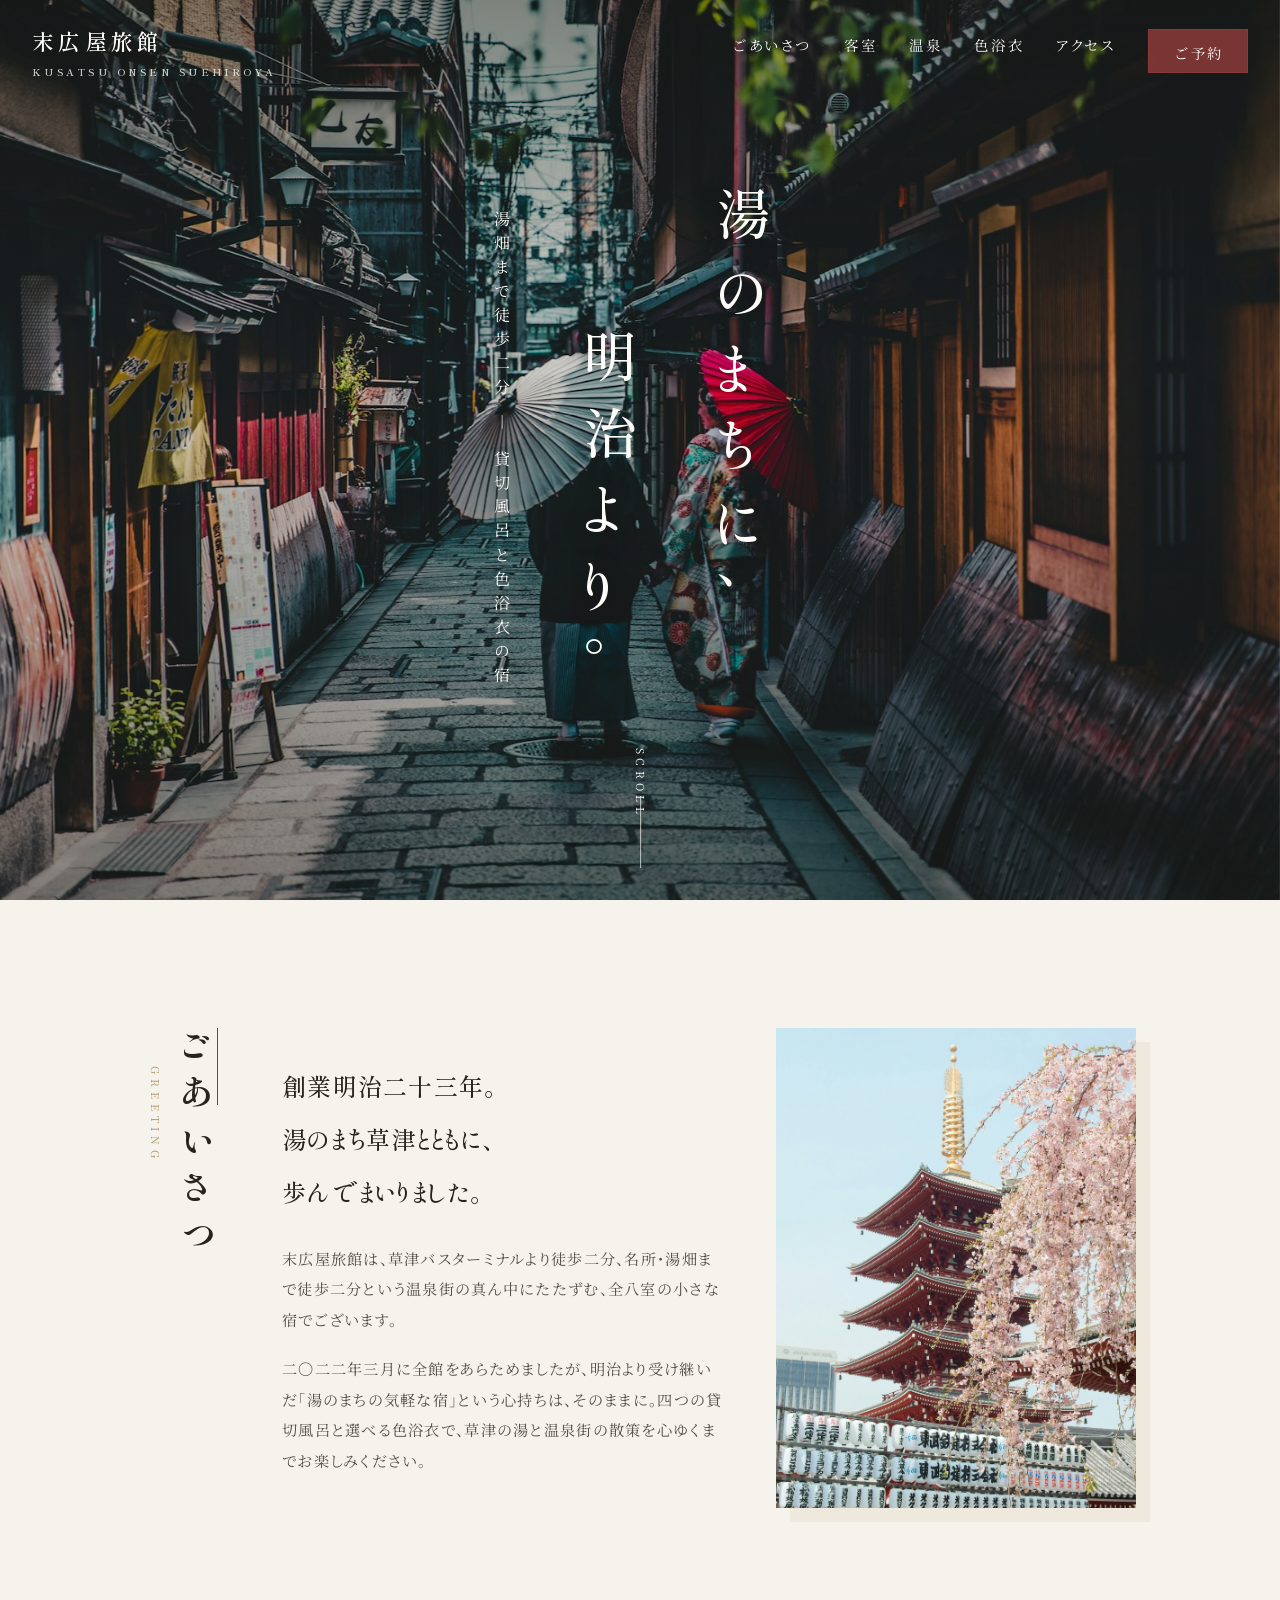
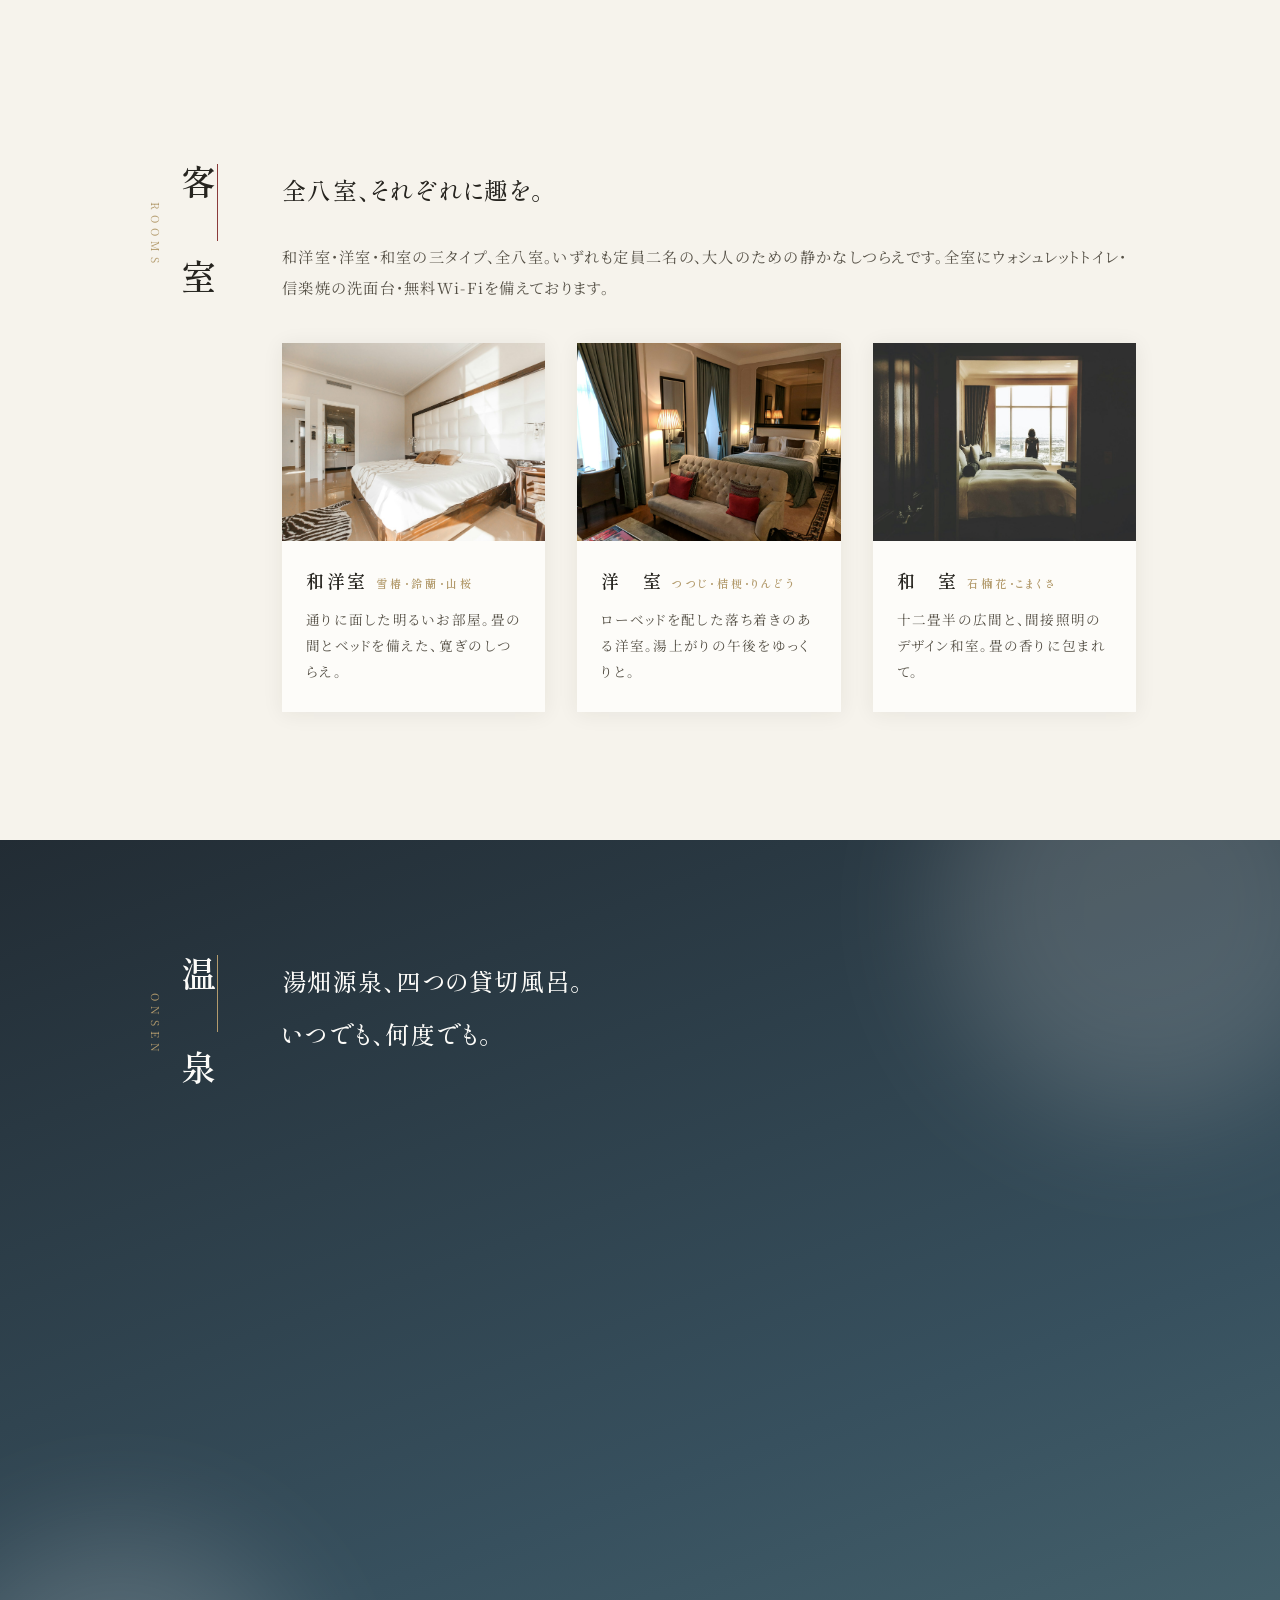
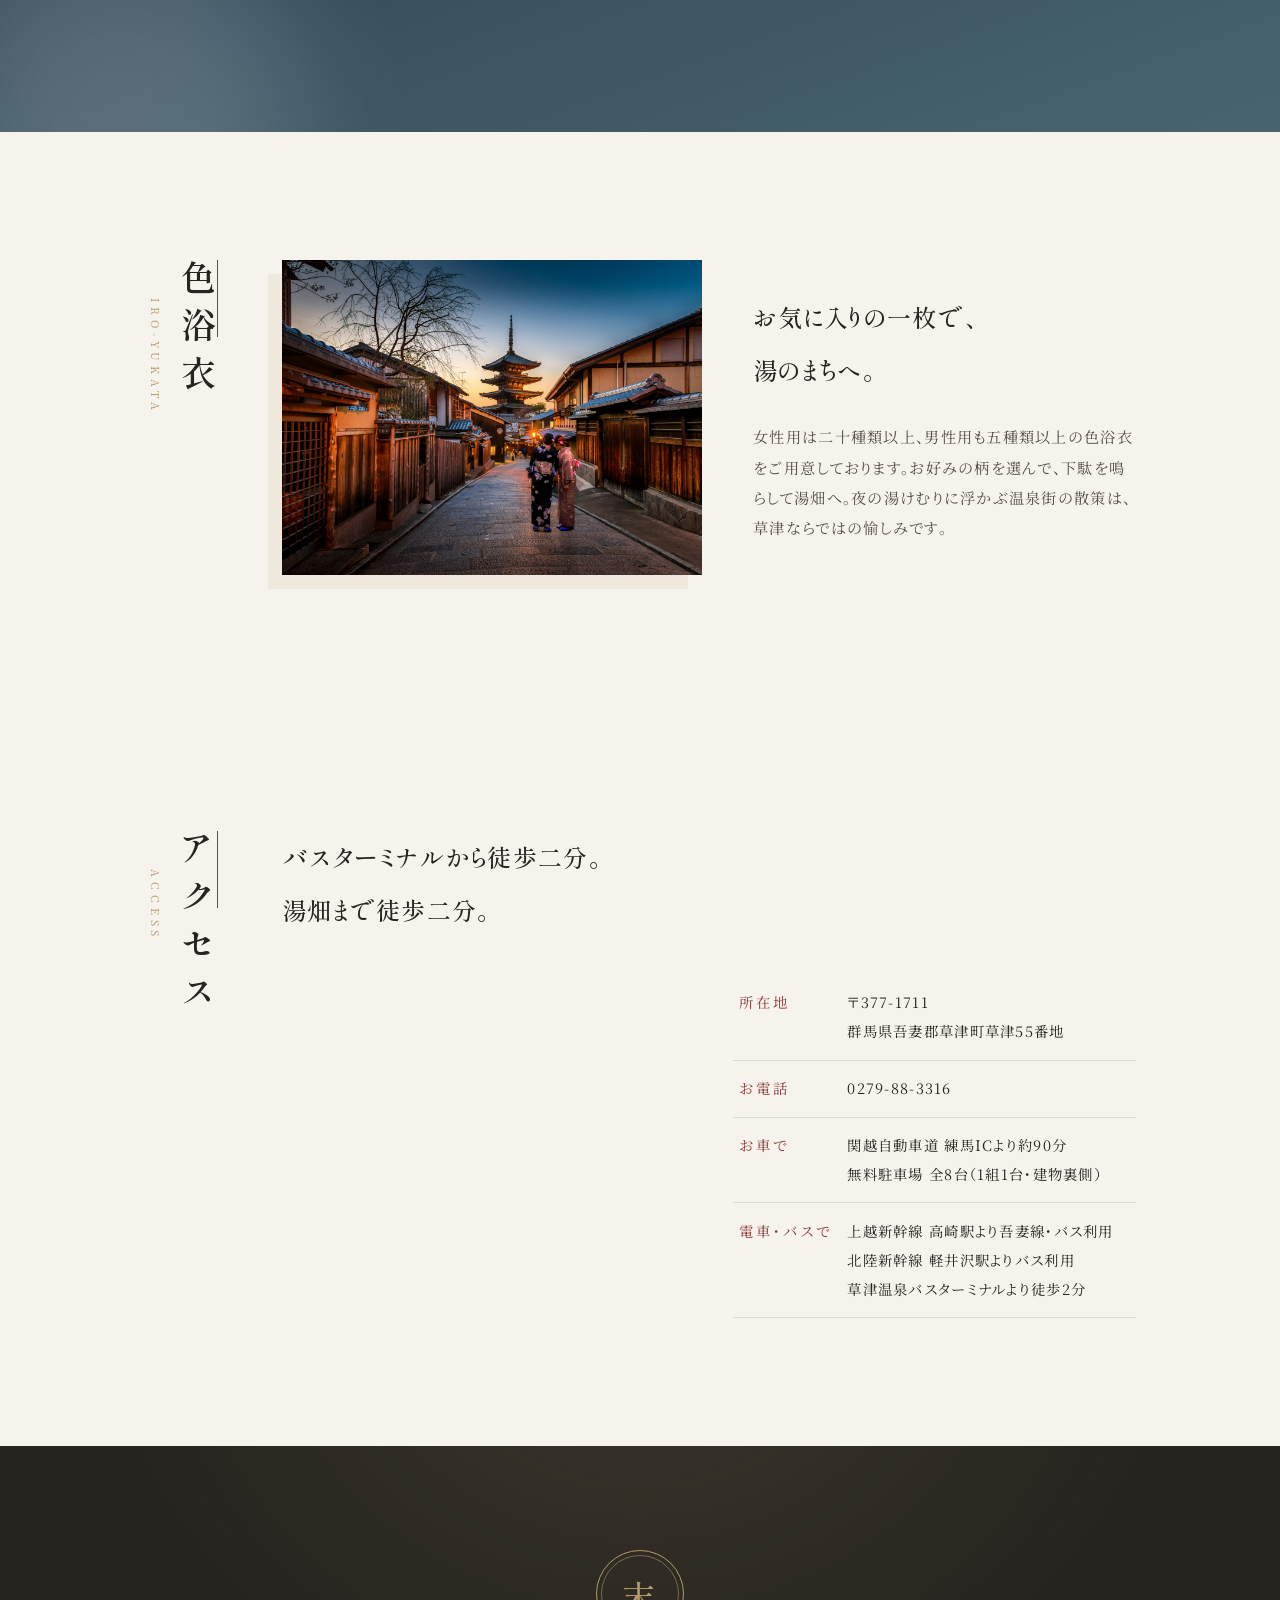
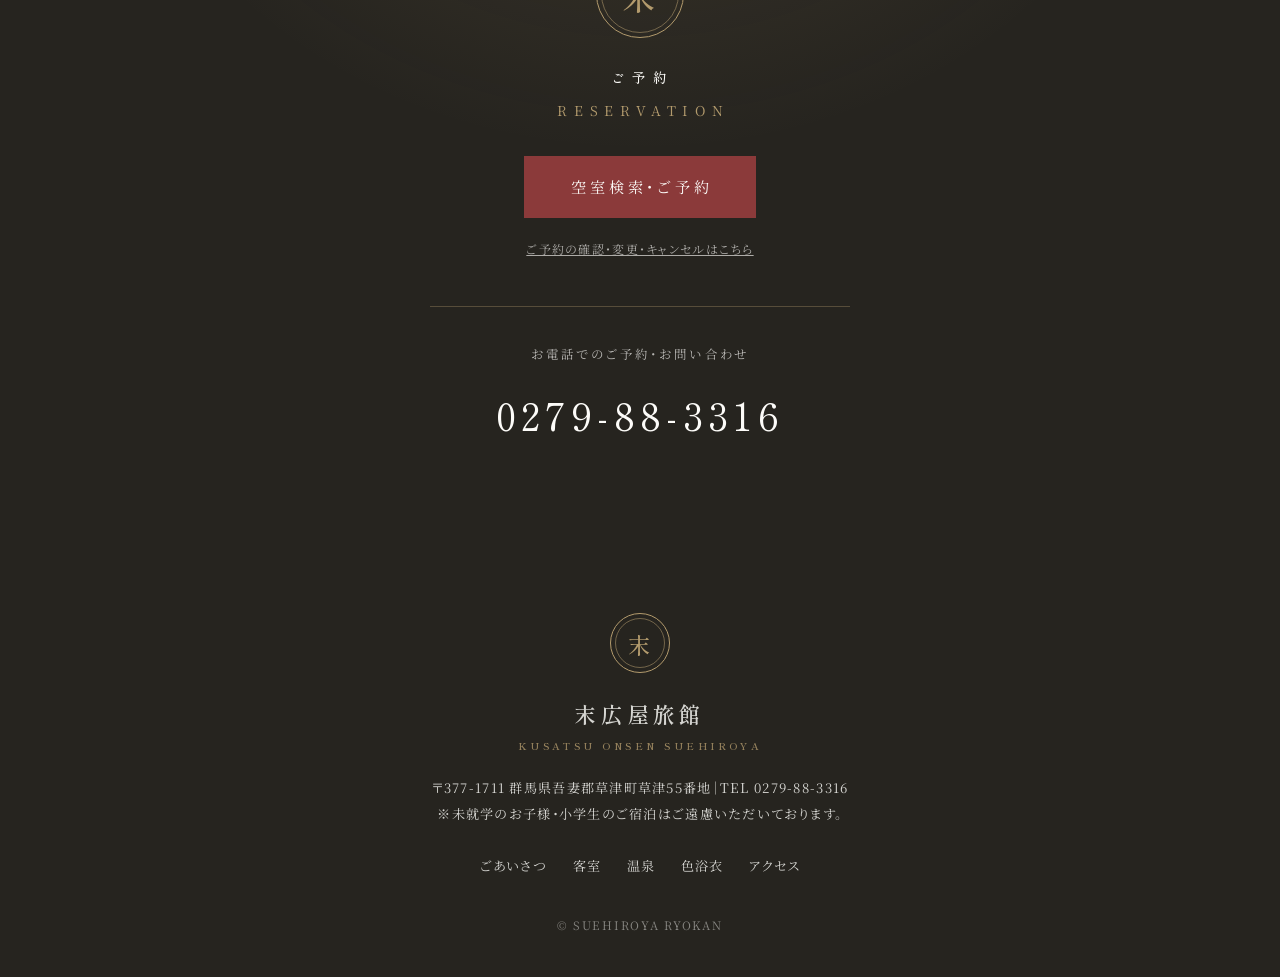
==== index.html @ 94d090ff "ヒーローの縦書きコピーを2行段違いレイアウトに変更 Co-Authored-By: Claude Fable 5 <noreply@anthropic.com>" ====
<!DOCTYPE html>
<html lang="ja">
<head>
  <meta charset="UTF-8">
  <meta name="viewport" content="width=device-width, initial-scale=1.0">
  <title>草津温泉 末広屋旅館｜湯畑まで徒歩二分・四つの貸切風呂の宿</title>
  <meta name="description" content="創業明治二十三年。草津温泉バスターミナル・湯畑まで徒歩2分。湯畑源泉の貸切風呂四つと選べる色浴衣で温泉街を満喫できる、全8室の小さな宿。">
  <link rel="preconnect" href="https://fonts.googleapis.com">
  <link rel="preconnect" href="https://fonts.gstatic.com" crossorigin>
  <link href="https://fonts.googleapis.com/css2?family=Shippori+Mincho:wght@500;600&family=Noto+Serif+JP:wght@400;500&display=swap" rel="stylesheet">
  <link rel="stylesheet" href="css/style.css">
</head>
<body>

  <header class="site-header">
    <a class="brand" href="index.html">
      末広屋旅館
      <small>KUSATSU ONSEN SUEHIROYA</small>
    </a>
    <button class="nav-toggle" aria-label="メニュー" aria-expanded="false">
      <span></span><span></span><span></span>
    </button>
    <nav class="global-nav">
      <ul>
        <li><a href="index.html#greeting">ごあいさつ</a></li>
        <li><a href="rooms.html">客室</a></li>
        <li><a href="onsen.html">温泉</a></li>
        <li><a href="index.html#yukata">色浴衣</a></li>
        <li><a href="index.html#access">アクセス</a></li>
        <li><a class="btn-reserve" href="https://www.hpdsp.net/suehiroya/hw/hwp3100/hww3101.do?yadNo=393753" target="_blank" rel="noopener">ご予約</a></li>
      </ul>
    </nav>
  </header>

  <!-- ヒーロー -->
  <section class="hero">
    <div class="hero-bg" style="background-image: url('images/hero.jpg');"></div>
    <div class="hero-copy">
      <p class="hero-catch"><span class="line">湯のまちに、</span><span class="line">明治より。</span></p>
      <p class="hero-sub">湯畑まで徒歩二分 ― 貸切風呂と色浴衣の宿</p>
    </div>
    <span class="hero-scroll">SCROLL</span>
  </section>

  <!-- ごあいさつ -->
  <section class="section" id="greeting">
    <div class="section-inner">
      <div class="sec-head reveal">
        <h2 class="sec-title">ごあいさつ</h2>
        <span class="sec-en">GREETING</span>
      </div>
      <div class="sec-body">
        <div class="greeting-grid">
          <div>
            <p class="lead reveal">創業明治二十三年。<br>湯のまち草津とともに、<br>歩んでまいりました。</p>
            <p class="text reveal d1">末広屋旅館は、草津バスターミナルより徒歩二分、名所・湯畑まで徒歩二分という温泉街の真ん中にたたずむ、全八室の小さな宿でございます。</p>
            <p class="text reveal d2">二〇二二年三月に全館をあらためましたが、明治より受け継いだ「湯のまちの気軽な宿」という心持ちは、そのままに。四つの貸切風呂と選べる色浴衣で、草津の湯と温泉街の散策を心ゆくまでお楽しみください。</p>
          </div>
          <figure class="greeting-photo reveal d2">
            <img src="images/greeting.jpg" alt="和の風情ある街並み（仮画像）">
          </figure>
        </div>
      </div>
    </div>
  </section>

  <!-- 客室 -->
  <section class="section" id="rooms">
    <div class="section-inner">
      <div class="sec-head reveal">
        <h2 class="sec-title">客　室</h2>
        <span class="sec-en">ROOMS</span>
      </div>
      <div class="sec-body">
        <p class="lead reveal">全八室、それぞれに趣を。</p>
        <p class="text reveal d1">和洋室・洋室・和室の三タイプ、全八室。いずれも定員二名の、大人のための静かなしつらえです。全室にウォシュレットトイレ・信楽焼の洗面台・無料Wi-Fiを備えております。</p>
        <div class="room-cards">
          <a class="room-card reveal d1" href="rooms.html">
            <img src="images/room-1.jpg" alt="和洋室（仮画像）">
            <div class="room-card-body">
              <h3>和洋室<small>雪椿・鈴蘭・山桜</small></h3>
              <p>通りに面した明るいお部屋。畳の間とベッドを備えた、寛ぎのしつらえ。</p>
            </div>
          </a>
          <a class="room-card reveal d2" href="rooms.html">
            <img src="images/room-2.jpg" alt="洋室（仮画像）">
            <div class="room-card-body">
              <h3>洋　室<small>つつじ・桔梗・りんどう</small></h3>
              <p>ローベッドを配した落ち着きのある洋室。湯上がりの午後をゆっくりと。</p>
            </div>
          </a>
          <a class="room-card reveal d3" href="rooms.html">
            <img src="images/room-3.jpg" alt="和室（仮画像）">
            <div class="room-card-body">
              <h3>和　室<small>石楠花・こまくさ</small></h3>
              <p>十二畳半の広間と、間接照明のデザイン和室。畳の香りに包まれて。</p>
            </div>
          </a>
        </div>
      </div>
    </div>
  </section>

  <!-- 温泉 -->
  <div class="onsen-feature" id="onsen">
    <section class="section">
      <div class="section-inner">
        <div class="sec-head reveal">
          <h2 class="sec-title">温　泉</h2>
          <span class="sec-en">ONSEN</span>
        </div>
        <div class="sec-body">
          <p class="lead reveal">湯畑源泉、四つの貸切風呂。<br>いつでも、何度でも。</p>
          <p class="text reveal d1">天下の名湯・草津の湯畑源泉を、天然温泉100%掛け流しで。四つのお風呂はすべて貸切にて、予約不要・二十四時間、何度でもご自由にお使いいただけます。サウナも併設しております。</p>
          <div class="bath-cards">
            <div class="bath-card reveal">
              <p class="bath-name">壱乃湯<small>ICHI NO YU</small></p>
            </div>
            <div class="bath-card reveal d1">
              <p class="bath-name">弐乃湯<small>NI NO YU</small></p>
            </div>
            <div class="bath-card reveal d2">
              <p class="bath-name">天満月乃湯<small>AMAMITSUKI</small></p>
            </div>
            <div class="bath-card reveal d3">
              <p class="bath-name">美月乃湯<small>MIZUKI</small></p>
            </div>
          </div>
          <ul class="onsen-notes reveal d2">
            <li>湯畑源泉 天然温泉100%掛け流し</li>
            <li>貸切・予約不要・24時間</li>
            <li>サウナあり</li>
            <li>入湯税 大人150円（別途）</li>
          </ul>
          <p class="text reveal d3" style="margin-top: 2rem;">
            <a href="onsen.html" style="border-bottom: 1px solid currentColor; padding-bottom: 2px;">温泉のご案内を見る →</a>
          </p>
        </div>
      </div>
    </section>
  </div>

  <!-- 色浴衣 -->
  <section class="section" id="yukata">
    <div class="section-inner">
      <div class="sec-head reveal">
        <h2 class="sec-title">色浴衣</h2>
        <span class="sec-en">IRO-YUKATA</span>
      </div>
      <div class="sec-body">
        <div class="yukata-grid">
          <figure class="yukata-photo reveal d1">
            <img src="images/yukata.jpg" alt="浴衣で温泉街を歩くお客様（仮画像）">
          </figure>
          <div>
            <p class="lead reveal">お気に入りの一枚で、<br>湯のまちへ。</p>
            <p class="text reveal d1">女性用は二十種類以上、男性用も五種類以上の色浴衣をご用意しております。お好みの柄を選んで、下駄を鳴らして湯畑へ。夜の湯けむりに浮かぶ温泉街の散策は、草津ならではの愉しみです。</p>
          </div>
        </div>
      </div>
    </div>
  </section>

  <!-- アクセス -->
  <section class="section" id="access">
    <div class="section-inner">
      <div class="sec-head reveal">
        <h2 class="sec-title">アクセス</h2>
        <span class="sec-en">ACCESS</span>
      </div>
      <div class="sec-body">
        <p class="lead reveal">バスターミナルから徒歩二分。<br>湯畑まで徒歩二分。</p>
        <div class="access-grid">
          <div class="access-map reveal d1">
            <iframe
              src="https://www.google.com/maps?q=%E8%8D%89%E6%B4%A5%E6%B8%A9%E6%B3%89%20%E6%9C%AB%E5%BA%83%E5%B1%8B%E6%97%85%E9%A4%A8&output=embed"
              loading="lazy" referrerpolicy="no-referrer-when-downgrade"
              title="末広屋旅館の地図"></iframe>
          </div>
          <table class="info-table reveal d2">
            <tr><th>所在地</th><td>〒377-1711<br>群馬県吾妻郡草津町草津55番地</td></tr>
            <tr><th>お電話</th><td><a href="tel:0279-88-3316">0279-88-3316</a></td></tr>
            <tr><th>お車で</th><td>関越自動車道 練馬ICより約90分<br>無料駐車場 全8台（1組1台・建物裏側）</td></tr>
            <tr><th>電車・バスで</th><td>上越新幹線 高崎駅より吾妻線・バス利用<br>北陸新幹線 軽井沢駅よりバス利用<br>草津温泉バスターミナルより徒歩2分</td></tr>
          </table>
        </div>
      </div>
    </div>
  </section>

  <!-- CTA -->
  <div class="cta-band reveal" id="reserve">
    <div class="crest"><span>末</span></div>
    <p class="cta-title">ご予約</p>
    <p class="cta-sub">RESERVATION</p>
    <a class="btn-reserve" href="https://www.hpdsp.net/suehiroya/hw/hwp3100/hww3101.do?yadNo=393753" target="_blank" rel="noopener">空室検索・ご予約</a>
    <p class="reserve-note">
      <a href="https://www.hpdsp.net/suehiroya/hw/hwp9000/hww9001Init.do?yadNo=393753" target="_blank" rel="noopener" style="text-decoration: underline;">ご予約の確認・変更・キャンセルはこちら</a>
    </p>
    <div class="cta-tel">
      <p class="tel-label">お電話でのご予約・お問い合わせ</p>
      <a class="tel" href="tel:0279-88-3316">0279-88-3316</a>
    </div>
  </div>

  <footer class="site-footer">
    <div class="crest crest-sm"><span>末</span></div>
    <p class="brand">末広屋旅館<small>KUSATSU ONSEN SUEHIROYA</small></p>
    <p>〒377-1711 群馬県吾妻郡草津町草津55番地｜TEL 0279-88-3316</p>
    <p>※未就学のお子様・小学生のご宿泊はご遠慮いただいております。</p>
    <ul class="footer-nav">
      <li><a href="index.html#greeting">ごあいさつ</a></li>
      <li><a href="rooms.html">客室</a></li>
      <li><a href="onsen.html">温泉</a></li>
      <li><a href="index.html#yukata">色浴衣</a></li>
      <li><a href="index.html#access">アクセス</a></li>
    </ul>
    <p class="copyright">&copy; SUEHIROYA RYOKAN</p>
  </footer>

  <script src="js/main.js"></script>
</body>
</html>
---- css/style.css ----
/* ============================================
   末広屋旅館 共通スタイル
   配色: 生成り × 墨 × 臙脂
   フォント: しっぽり明朝 / Noto Serif JP
   ============================================ */

:root {
  --bg: #f6f3ec;
  --bg-soft: #efe9dd;
  --ink: #26241f;
  --ink-soft: #555046;
  --accent: #8b3a3a;      /* 臙脂 */
  --gold: #b39b6d;
  --white: #fdfcf9;
  --font-head: "Shippori Mincho", serif;
  --font-body: "Noto Serif JP", serif;
}

* { margin: 0; padding: 0; box-sizing: border-box; }

html { scroll-behavior: smooth; }

body {
  font-family: var(--font-body);
  background: var(--bg);
  color: var(--ink);
  line-height: 2;
  letter-spacing: 0.08em;
  font-feature-settings: "palt";
  -webkit-font-smoothing: antialiased;
}

img { max-width: 100%; display: block; }

a { color: inherit; text-decoration: none; }

/* ---------------- ヘッダー ---------------- */

.site-header {
  position: fixed;
  top: 0; left: 0; right: 0;
  z-index: 100;
  display: flex;
  align-items: center;
  justify-content: space-between;
  padding: 1.2rem 2rem;
  transition: background 0.5s ease, box-shadow 0.5s ease, padding 0.5s ease;
  color: var(--white);
}

.site-header.scrolled {
  background: rgba(246, 243, 236, 0.96);
  box-shadow: 0 1px 12px rgba(38, 36, 31, 0.08);
  padding: 0.7rem 2rem;
  color: var(--ink);
}

.brand {
  font-family: var(--font-head);
  font-size: 1.35rem;
  font-weight: 600;
  letter-spacing: 0.2em;
}

.brand small {
  display: block;
  font-size: 0.62rem;
  letter-spacing: 0.35em;
  opacity: 0.8;
}

.global-nav ul {
  display: flex;
  gap: 2rem;
  list-style: none;
}

.global-nav a {
  font-size: 0.9rem;
  letter-spacing: 0.18em;
  position: relative;
  padding-bottom: 4px;
}

.global-nav a::after {
  content: "";
  position: absolute;
  left: 0; bottom: 0;
  width: 100%;
  height: 1px;
  background: currentColor;
  transform: scaleX(0);
  transform-origin: right;
  transition: transform 0.4s ease;
}

.global-nav a:hover::after {
  transform: scaleX(1);
  transform-origin: left;
}

/* 予約ボタン */
.btn-reserve {
  display: inline-block;
  background: var(--accent);
  color: var(--white) !important;
  font-size: 0.85rem;
  letter-spacing: 0.25em;
  padding: 0.65em 1.6em 0.65em 1.85em;
  border: 1px solid var(--accent);
  transition: background 0.4s ease, color 0.4s ease;
}

.btn-reserve:hover {
  background: transparent;
  color: var(--accent) !important;
}

.site-header:not(.scrolled) .btn-reserve {
  background: rgba(139, 58, 58, 0.85);
}

.cta-band .btn-reserve {
  background: var(--accent);
  border-color: var(--accent);
  font-size: 0.95rem;
  padding: 0.95em 2.8em 0.95em 3.05em;
  margin-top: 2rem;
}

.cta-band .btn-reserve:hover {
  background: transparent;
  border-color: var(--gold);
  color: var(--gold) !important;
}

.cta-band .reserve-note {
  font-size: 0.75rem;
  opacity: 0.7;
  margin-top: 1.2rem;
}

.cta-band .reserve-note a:hover { color: var(--gold); }

.nav-toggle {
  display: none;
  background: none;
  border: none;
  cursor: pointer;
  width: 40px;
  height: 40px;
  position: relative;
  z-index: 110;
}

.nav-toggle span {
  display: block;
  width: 24px;
  height: 1px;
  background: currentColor;
  margin: 7px auto;
  transition: transform 0.35s ease, opacity 0.35s ease;
}

/* ---------------- ヒーロー ---------------- */

.hero {
  position: relative;
  height: 100svh;
  min-height: 560px;
  overflow: hidden;
  display: grid;
  place-items: center;
}

.hero-bg {
  position: absolute;
  inset: 0;
  background-size: cover;
  background-position: center;
  animation: heroZoom 22s ease-out forwards;
}

@keyframes heroZoom {
  from { transform: scale(1.12); }
  to   { transform: scale(1); }
}

.hero::after {
  content: "";
  position: absolute;
  inset: 0;
  background: linear-gradient(
    180deg,
    rgba(20, 18, 14, 0.45) 0%,
    rgba(20, 18, 14, 0.15) 40%,
    rgba(20, 18, 14, 0.5) 100%
  );
}

.hero-copy {
  position: relative;
  z-index: 2;
  color: var(--white);
  display: flex;
  flex-direction: row-reverse;
  align-items: center;
  gap: 2.5rem;
}

/* 縦書きキャッチコピー */
.hero-catch {
  writing-mode: vertical-rl;
  font-family: var(--font-head);
  font-size: clamp(2rem, 5.2vw, 3.4rem);
  font-weight: 500;
  letter-spacing: 0.42em;
  line-height: 1.9;
  text-shadow: 0 2px 24px rgba(0, 0, 0, 0.45);
}

/* 2行構成: 2行目は一段下げて段違いに */
.hero-catch .line { display: block; }

.hero-catch .line + .line {
  padding-inline-start: 2.6em;  /* 縦書きでは上からの字下げになる */
  margin-block-start: 0.55em;   /* 行（列）間の間隔 */
}

.hero-catch .char {
  opacity: 0;
  animation: charIn 1.1s cubic-bezier(0.23, 1, 0.32, 1) forwards;
}

@keyframes charIn {
  from { opacity: 0; transform: translateY(-0.35em); }
  to   { opacity: 1; transform: translateY(0); }
}

.hero-sub {
  writing-mode: vertical-rl;
  font-size: clamp(0.8rem, 1.6vw, 1rem);
  letter-spacing: 0.5em;
  opacity: 0;
  animation: fadeIn 1.6s ease 1.8s forwards;
  text-shadow: 0 1px 14px rgba(0, 0, 0, 0.5);
}

@keyframes fadeIn { to { opacity: 1; } }

.hero-scroll {
  position: absolute;
  bottom: 2rem;
  left: 50%;
  transform: translateX(-50%);
  z-index: 2;
  color: var(--white);
  font-size: 0.68rem;
  letter-spacing: 0.4em;
  writing-mode: vertical-rl;
  height: 7.5rem;
  opacity: 0;
  animation: fadeIn 1.5s ease 2.4s forwards;
}

.hero-scroll::after {
  content: "";
  position: absolute;
  left: 50%;
  bottom: 0;
  width: 1px;
  height: 4.5rem;
  background: rgba(253, 252, 249, 0.7);
  transform-origin: top;
  animation: scrollLine 2.2s ease-in-out infinite;
}

@keyframes scrollLine {
  0%   { transform: scaleY(0); transform-origin: top; }
  45%  { transform: scaleY(1); transform-origin: top; }
  55%  { transform: scaleY(1); transform-origin: bottom; }
  100% { transform: scaleY(0); transform-origin: bottom; }
}

/* ---------------- セクション共通 ---------------- */

.section {
  padding: clamp(4.5rem, 10vw, 8rem) clamp(1.4rem, 5vw, 4rem);
  max-width: 1120px;
  margin: 0 auto;
}

.section-inner {
  display: flex;
  gap: clamp(2rem, 5vw, 4.5rem);
  align-items: flex-start;
}

/* 縦書きセクション見出し */
.sec-head {
  flex-shrink: 0;
  display: flex;
  flex-direction: row-reverse;
  gap: 1rem;
  align-items: flex-start;
}

.sec-title {
  writing-mode: vertical-rl;
  font-family: var(--font-head);
  font-size: clamp(1.7rem, 3vw, 2.2rem);
  font-weight: 600;
  letter-spacing: 0.35em;
  line-height: 1;
  color: var(--ink);
}

.sec-title::before {
  content: "";
  display: block;
  width: 1px;
  height: 2.2em;
  margin: 0 auto 1.2em;
  background: var(--accent);
}

.sec-en {
  writing-mode: vertical-rl;
  font-size: 0.68rem;
  letter-spacing: 0.45em;
  color: var(--gold);
  padding-top: 3.5em;
}

.sec-body { flex: 1; min-width: 0; }

.lead {
  font-family: var(--font-head);
  font-size: clamp(1.15rem, 2.2vw, 1.5rem);
  font-weight: 500;
  line-height: 2.2;
  margin-bottom: 1.6rem;
}

.text { color: var(--ink-soft); font-size: 0.95rem; }

.text + .text { margin-top: 1.2rem; }

/* ---------------- スクロールフェードイン ---------------- */

.reveal {
  opacity: 0;
  transform: translateY(36px);
  transition: opacity 1.1s cubic-bezier(0.23, 1, 0.32, 1),
              transform 1.1s cubic-bezier(0.23, 1, 0.32, 1);
}

.reveal.visible {
  opacity: 1;
  transform: translateY(0);
}

.reveal.d1 { transition-delay: 0.15s; }
.reveal.d2 { transition-delay: 0.3s; }
.reveal.d3 { transition-delay: 0.45s; }

/* ---------------- ごあいさつ ---------------- */

.greeting-grid {
  display: grid;
  grid-template-columns: 1fr minmax(240px, 360px);
  gap: clamp(2rem, 4vw, 3.5rem);
  align-items: center;
}

.greeting-photo img {
  aspect-ratio: 3 / 4;
  object-fit: cover;
  box-shadow: 14px 14px 0 var(--bg-soft);
}

/* ---------------- 客室カード ---------------- */

.room-cards {
  display: grid;
  grid-template-columns: repeat(3, 1fr);
  gap: clamp(1.2rem, 3vw, 2rem);
  margin-top: 2.5rem;
}

.room-card {
  background: var(--white);
  box-shadow: 0 2px 20px rgba(38, 36, 31, 0.07);
  transition: transform 0.5s ease, box-shadow 0.5s ease;
}

.room-card:hover {
  transform: translateY(-6px);
  box-shadow: 0 10px 32px rgba(38, 36, 31, 0.13);
}

.room-card img {
  aspect-ratio: 4 / 3;
  object-fit: cover;
  width: 100%;
}

.room-card-body { padding: 1.4rem 1.5rem 1.7rem; }

.room-card h3 {
  font-family: var(--font-head);
  font-size: 1.12rem;
  font-weight: 600;
  letter-spacing: 0.15em;
  margin-bottom: 0.5rem;
}

.room-card h3 small {
  font-size: 0.7rem;
  color: var(--gold);
  letter-spacing: 0.3em;
  margin-left: 0.7em;
}

.room-card p { font-size: 0.85rem; color: var(--ink-soft); line-height: 1.9; }

/* ---------------- 温泉セクション ---------------- */

.onsen-feature {
  position: relative;
  background: linear-gradient(160deg, #222c34 0%, #37505e 65%, #48656f 100%);
  color: var(--white);
  padding: clamp(4.5rem, 9vw, 7.5rem) clamp(1.4rem, 5vw, 4rem);
  overflow: hidden;
}

.onsen-feature::before,
.onsen-feature::after {
  content: "";
  position: absolute;
  border-radius: 50%;
  filter: blur(60px);
  opacity: 0.16;
  background: #fdfcf9;
  pointer-events: none;
}

.onsen-feature::before { width: 420px; height: 420px; top: -140px; right: -80px; }
.onsen-feature::after  { width: 360px; height: 360px; bottom: -160px; left: -60px; }

.onsen-feature .section { padding-top: 0; padding-bottom: 0; }

.onsen-feature .sec-title,
.onsen-feature .lead { color: var(--white); }

.onsen-feature .sec-title::before { background: var(--gold); }

.onsen-feature .text { color: rgba(253, 252, 249, 0.78); }

/* 貸切風呂カード（写真差し替え前のデザイン表現） */
.bath-cards {
  display: grid;
  grid-template-columns: repeat(4, 1fr);
  gap: clamp(1rem, 2.5vw, 1.6rem);
  margin-top: 2.8rem;
}

.bath-card {
  position: relative;
  aspect-ratio: 3 / 4.6;
  display: grid;
  place-items: center;
  background:
    radial-gradient(ellipse 90% 40% at 50% 108%, rgba(253, 252, 249, 0.22), transparent 70%),
    linear-gradient(175deg, rgba(253, 252, 249, 0.07) 0%, rgba(0, 0, 0, 0.25) 100%),
    linear-gradient(160deg, #2b3a44 0%, #446273 100%);
  border: 1px solid rgba(253, 252, 249, 0.18);
  overflow: hidden;
}

.bath-card::before {
  content: "";
  position: absolute;
  width: 130%;
  height: 46%;
  bottom: -18%;
  left: -15%;
  background: radial-gradient(ellipse at center, rgba(253, 252, 249, 0.2), transparent 65%);
  filter: blur(14px);
  animation: steam 7s ease-in-out infinite alternate;
}

@keyframes steam {
  from { transform: translateY(0) scaleX(1); opacity: 0.55; }
  to   { transform: translateY(-46%) scaleX(1.25); opacity: 0; }
}

.bath-name {
  writing-mode: vertical-rl;
  font-family: var(--font-head);
  font-size: clamp(1.15rem, 2vw, 1.5rem);
  font-weight: 500;
  letter-spacing: 0.32em;
  color: var(--white);
  text-shadow: 0 1px 10px rgba(0, 0, 0, 0.4);
}

.bath-name small {
  display: block;
  font-size: 0.6em;
  color: var(--gold);
  letter-spacing: 0.4em;
  margin-left: 0.4em;
}

.onsen-notes {
  margin-top: 2.4rem;
  display: flex;
  flex-wrap: wrap;
  gap: 0.7rem 1.8rem;
  font-size: 0.82rem;
  color: rgba(253, 252, 249, 0.75);
  list-style: none;
}

.onsen-notes li::before {
  content: "―";
  color: var(--gold);
  margin-right: 0.6em;
}

/* ---------------- 色浴衣 ---------------- */

.yukata-grid {
  display: grid;
  grid-template-columns: minmax(240px, 420px) 1fr;
  gap: clamp(2rem, 4vw, 3.5rem);
  align-items: center;
}

.yukata-photo img {
  aspect-ratio: 4 / 3;
  object-fit: cover;
  box-shadow: -14px 14px 0 var(--bg-soft);
}

/* ---------------- アクセス ---------------- */

.access-grid {
  display: grid;
  grid-template-columns: 1fr 1fr;
  gap: clamp(2rem, 4vw, 3rem);
  margin-top: 2.4rem;
}

.access-map iframe {
  width: 100%;
  height: 100%;
  min-height: 320px;
  border: 0;
  filter: grayscale(30%) sepia(8%);
}

.info-table {
  width: 100%;
  border-collapse: collapse;
  font-size: 0.9rem;
}

.info-table th,
.info-table td {
  text-align: left;
  padding: 0.85rem 0.4rem;
  border-bottom: 1px solid rgba(38, 36, 31, 0.12);
  vertical-align: top;
  font-weight: 400;
}

.info-table th {
  white-space: nowrap;
  width: 7.5em;
  color: var(--accent);
  letter-spacing: 0.2em;
}

/* ---------------- ページ下部 CTA / フッター ---------------- */

.cta-band {
  position: relative;
  background:
    radial-gradient(ellipse 60% 90% at 50% -20%, rgba(179, 155, 109, 0.16), transparent 70%),
    var(--ink);
  color: rgba(253, 252, 249, 0.9);
  text-align: center;
  padding: clamp(4rem, 9vw, 6.5rem) 1.5rem;
  overflow: hidden;
}

/* 丸紋ロゴ（正式ロゴ画像ができたら差し替え） */
.crest {
  width: 88px;
  height: 88px;
  margin: 0 auto 1.6rem;
  border: 1px solid var(--gold);
  border-radius: 50%;
  display: grid;
  place-items: center;
  position: relative;
}

.crest::before {
  content: "";
  position: absolute;
  inset: 4px;
  border: 1px solid rgba(179, 155, 109, 0.55);
  border-radius: 50%;
}

.crest span {
  font-family: var(--font-head);
  font-size: 2.1rem;
  font-weight: 500;
  color: var(--gold);
  line-height: 1;
  padding-top: 0.08em;
}

.crest-sm { width: 60px; height: 60px; margin-bottom: 1.2rem; }
.crest-sm span { font-size: 1.4rem; }

.cta-title {
  font-family: var(--font-head);
  font-size: clamp(1.5rem, 3vw, 1.9rem);
  font-weight: 500;
  letter-spacing: 0.5em;
  text-indent: 0.5em;
  color: var(--white);
}

.cta-sub {
  font-size: 0.65rem;
  letter-spacing: 0.5em;
  text-indent: 0.5em;
  color: var(--gold);
  margin-top: 0.4rem;
}

.cta-tel {
  max-width: 420px;
  margin: 2.8rem auto 0;
  padding-top: 2.2rem;
  border-top: 1px solid rgba(179, 155, 109, 0.35);
}

.cta-tel .tel-label {
  font-size: 0.78rem;
  letter-spacing: 0.25em;
  opacity: 0.75;
}

.cta-band .tel {
  font-family: var(--font-head);
  font-size: clamp(1.7rem, 4vw, 2.4rem);
  letter-spacing: 0.14em;
  margin-top: 0.6rem;
  display: inline-block;
  color: var(--white);
  transition: color 0.4s ease;
}

.cta-band .tel:hover { color: var(--gold); }

.cta-band p { font-size: 0.85rem; }

.site-footer {
  background: var(--ink);
  color: rgba(253, 252, 249, 0.82);
  padding: 3.5rem 2rem 2.5rem;
  text-align: center;
  font-size: 0.82rem;
}

.site-footer .brand { margin-bottom: 1.2rem; }

.site-footer .brand small { color: var(--gold); }

.footer-nav {
  display: flex;
  justify-content: center;
  flex-wrap: wrap;
  gap: 1.6rem;
  list-style: none;
  margin: 1.6rem 0 2.2rem;
}

.footer-nav a:hover { color: var(--gold); }

.copyright { opacity: 0.55; font-size: 0.72rem; letter-spacing: 0.15em; }

/* ---------------- 下層ページ ---------------- */

.page-hero {
  position: relative;
  height: 46svh;
  min-height: 300px;
  overflow: hidden;
  display: grid;
  place-items: center;
  color: var(--white);
}

.page-hero-bg {
  position: absolute;
  inset: 0;
  background-size: cover;
  background-position: center;
}

.page-hero::after {
  content: "";
  position: absolute;
  inset: 0;
  background: rgba(20, 18, 14, 0.45);
}

.page-hero h1 {
  position: relative;
  z-index: 2;
  writing-mode: vertical-rl;
  font-family: var(--font-head);
  font-size: clamp(1.8rem, 4vw, 2.6rem);
  font-weight: 500;
  letter-spacing: 0.4em;
  text-shadow: 0 2px 18px rgba(0, 0, 0, 0.5);
}

.page-hero .en {
  position: absolute;
  z-index: 2;
  bottom: 1.6rem;
  font-size: 0.7rem;
  letter-spacing: 0.5em;
  color: var(--gold);
}

.room-detail {
  display: grid;
  grid-template-columns: minmax(240px, 460px) 1fr;
  gap: clamp(2rem, 4vw, 3.5rem);
  align-items: center;
}

.room-detail + .room-detail { margin-top: clamp(3.5rem, 7vw, 5.5rem); }

.room-detail:nth-of-type(even) .room-detail-photo { order: 2; }

.room-detail-photo img {
  aspect-ratio: 4 / 3;
  object-fit: cover;
  box-shadow: 14px 14px 0 var(--bg-soft);
}

.room-detail h3 {
  font-family: var(--font-head);
  font-size: 1.4rem;
  font-weight: 600;
  letter-spacing: 0.2em;
  margin-bottom: 1rem;
}

.room-detail h3 small {
  font-size: 0.68rem;
  color: var(--gold);
  letter-spacing: 0.3em;
  margin-left: 0.8em;
}

.tag-list {
  display: flex;
  flex-wrap: wrap;
  gap: 0.5rem;
  list-style: none;
  margin-top: 1.2rem;
}

.tag-list li {
  font-size: 0.75rem;
  border: 1px solid rgba(38, 36, 31, 0.25);
  padding: 0.25em 0.9em;
  border-radius: 999px;
  color: var(--ink-soft);
}

.notice-box {
  margin-top: clamp(3rem, 6vw, 4.5rem);
  background: var(--white);
  border-left: 3px solid var(--accent);
  padding: 1.8rem 2rem;
  font-size: 0.88rem;
  color: var(--ink-soft);
}

.notice-box h4 {
  font-family: var(--font-head);
  color: var(--ink);
  letter-spacing: 0.2em;
  margin-bottom: 0.8rem;
}

/* ---------------- レスポンシブ ---------------- */

@media (max-width: 860px) {
  .global-nav {
    position: fixed;
    inset: 0;
    background: rgba(38, 36, 31, 0.96);
    display: grid;
    place-items: center;
    opacity: 0;
    pointer-events: none;
    transition: opacity 0.45s ease;
  }

  .global-nav.open {
    opacity: 1;
    pointer-events: auto;
  }

  .global-nav ul {
    flex-direction: column;
    text-align: center;
    gap: 2.2rem;
  }

  .global-nav a {
    color: var(--white);
    font-size: 1.05rem;
    letter-spacing: 0.3em;
  }

  .nav-toggle { display: block; }

  body.nav-open .nav-toggle { color: var(--white); }
  body.nav-open .nav-toggle span:nth-child(1) { transform: translateY(8px) rotate(45deg); }
  body.nav-open .nav-toggle span:nth-child(2) { opacity: 0; }
  body.nav-open .nav-toggle span:nth-child(3) { transform: translateY(-8px) rotate(-45deg); }

  .section-inner { flex-direction: column; gap: 2rem; }

  .sec-head { flex-direction: row-reverse; align-self: flex-start; }

  .greeting-grid,
  .yukata-grid,
  .access-grid,
  .room-detail { grid-template-columns: 1fr; }

  .room-detail:nth-of-type(even) .room-detail-photo { order: 0; }

  .yukata-photo { order: 0; }

  .room-cards { grid-template-columns: 1fr; }

  .bath-cards { grid-template-columns: repeat(2, 1fr); }
}
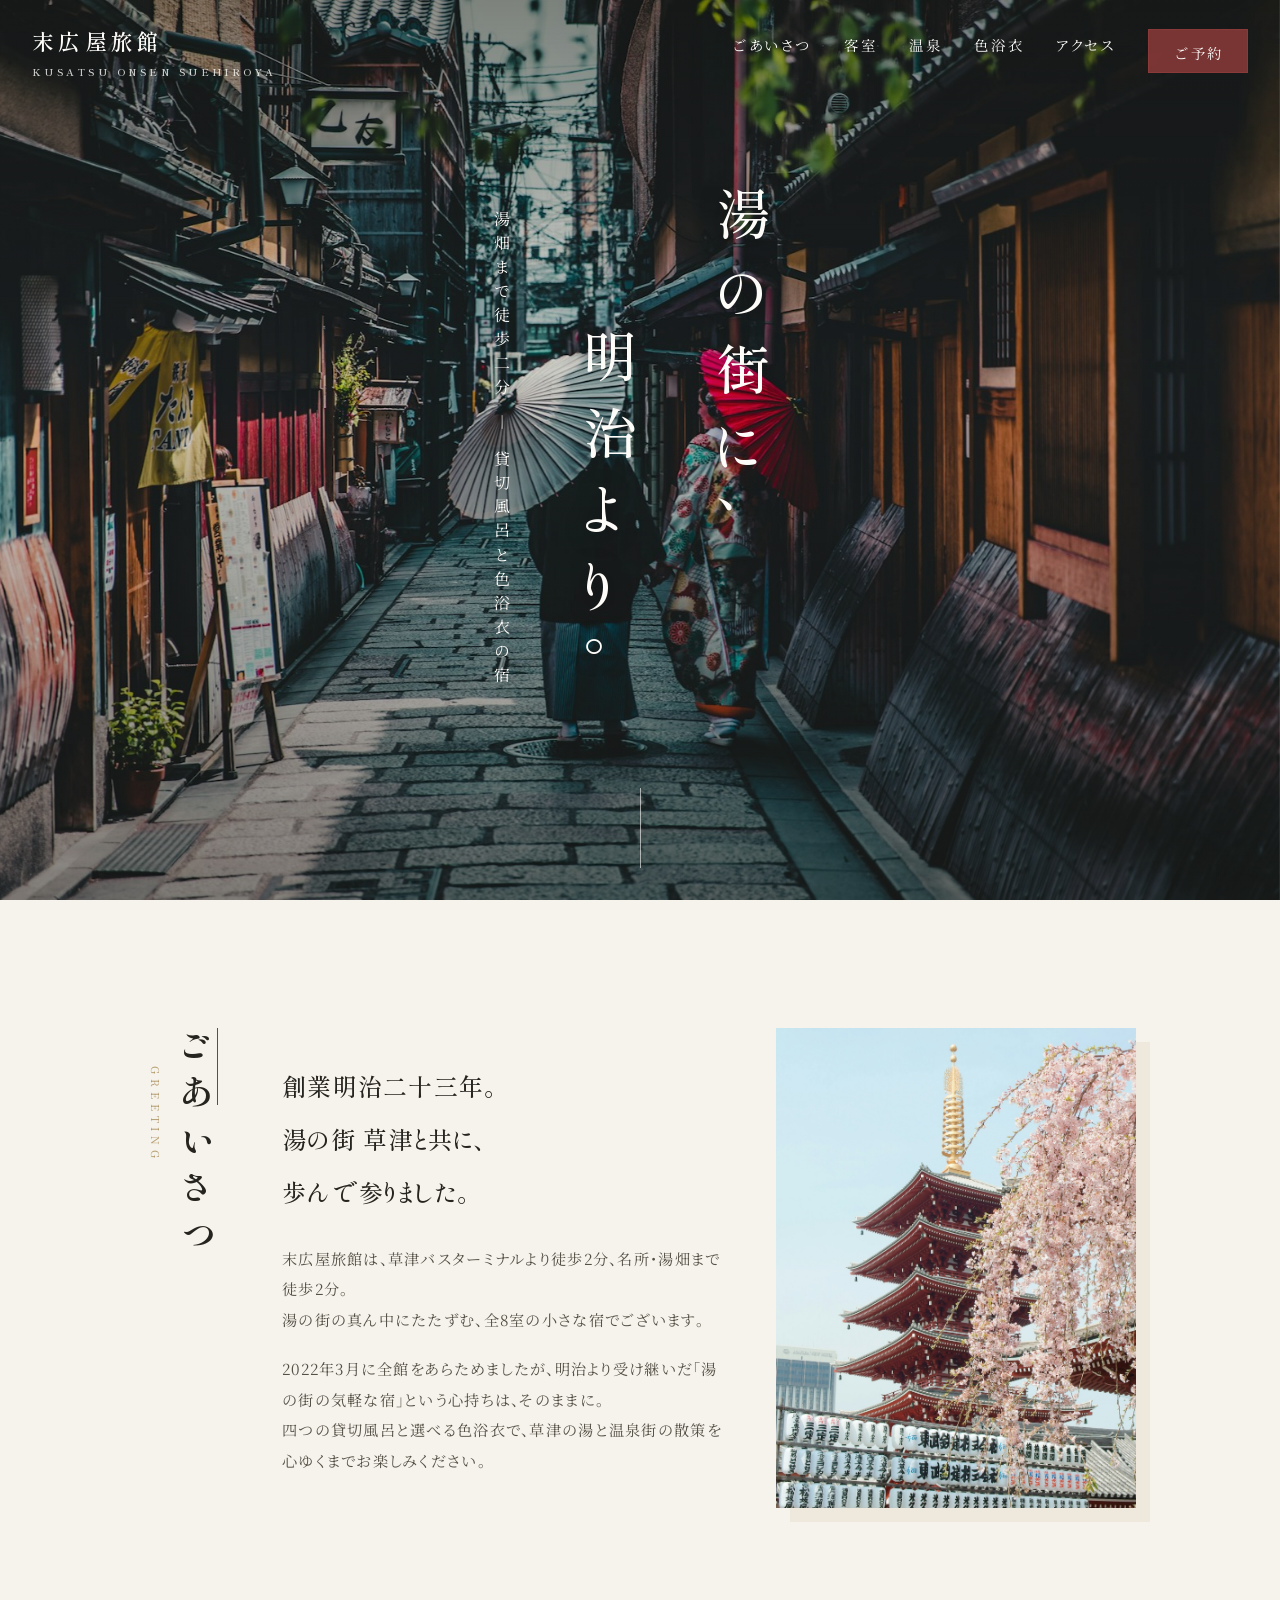
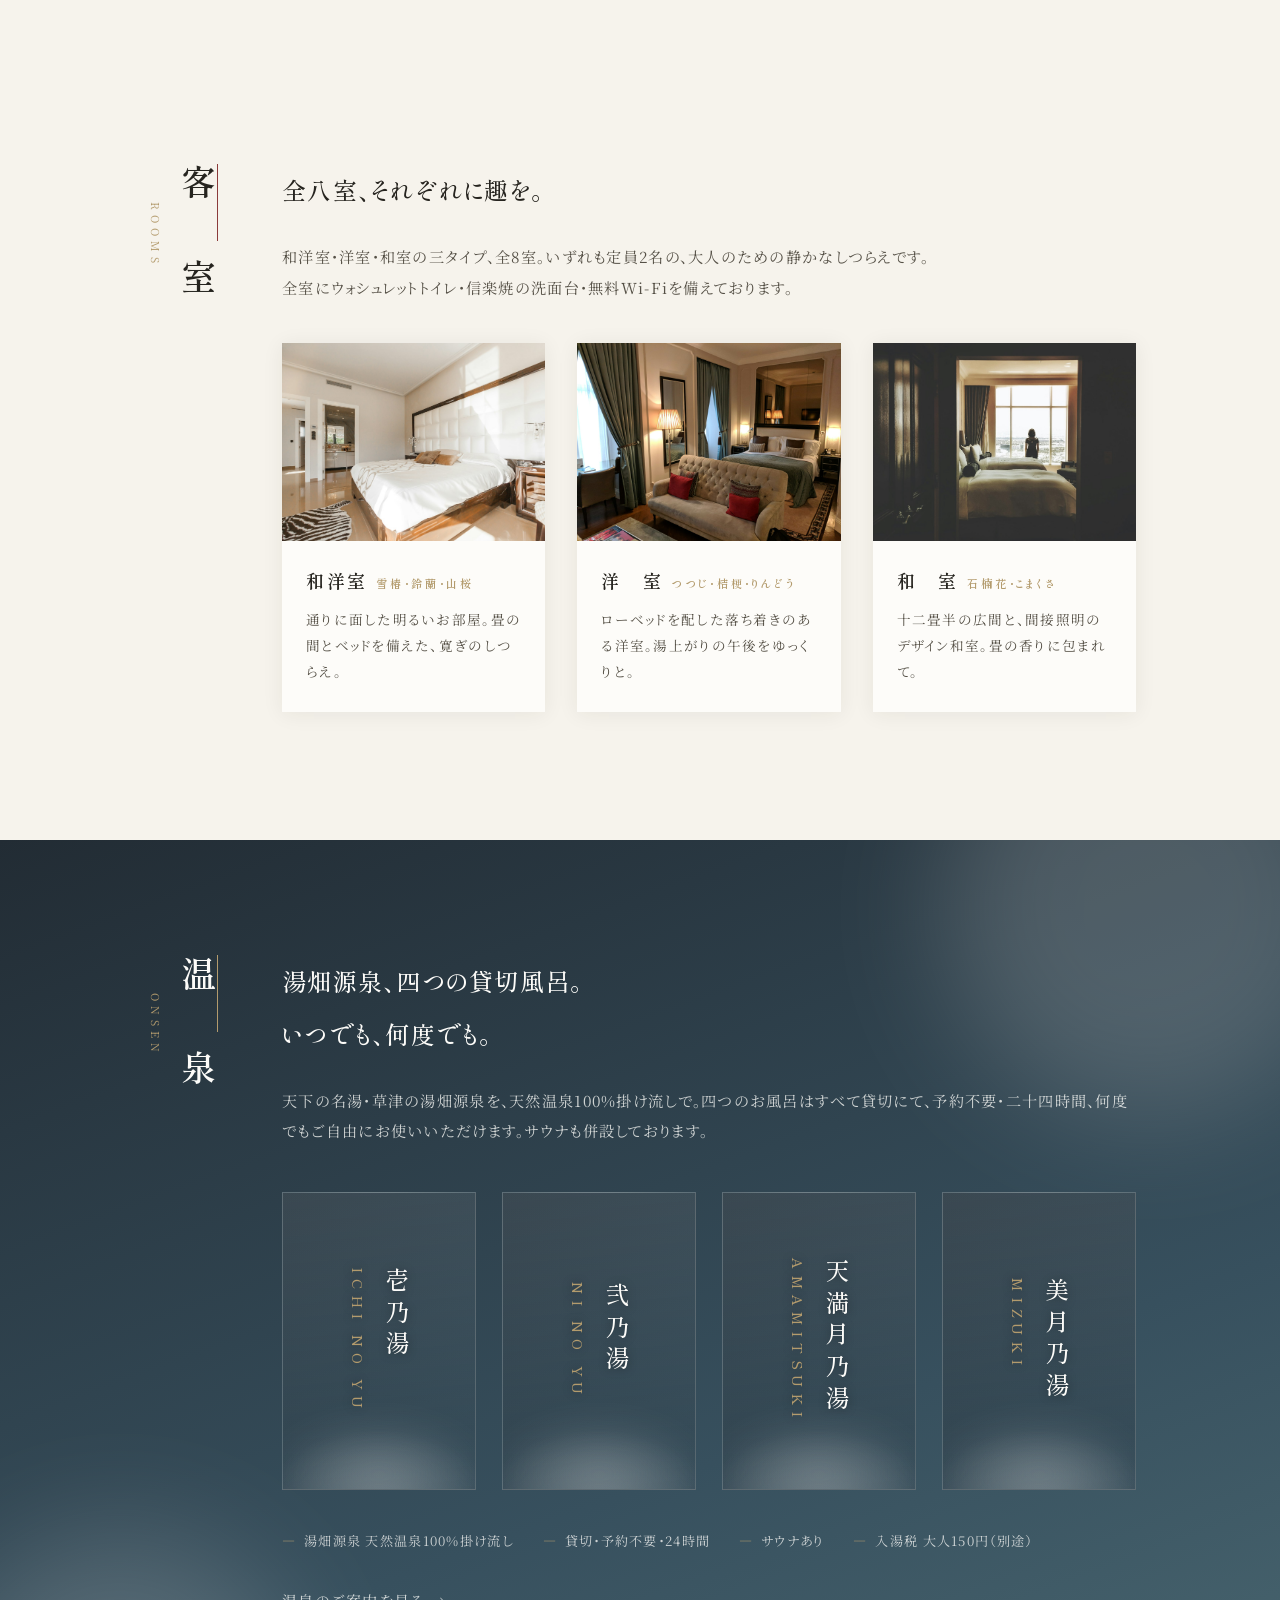
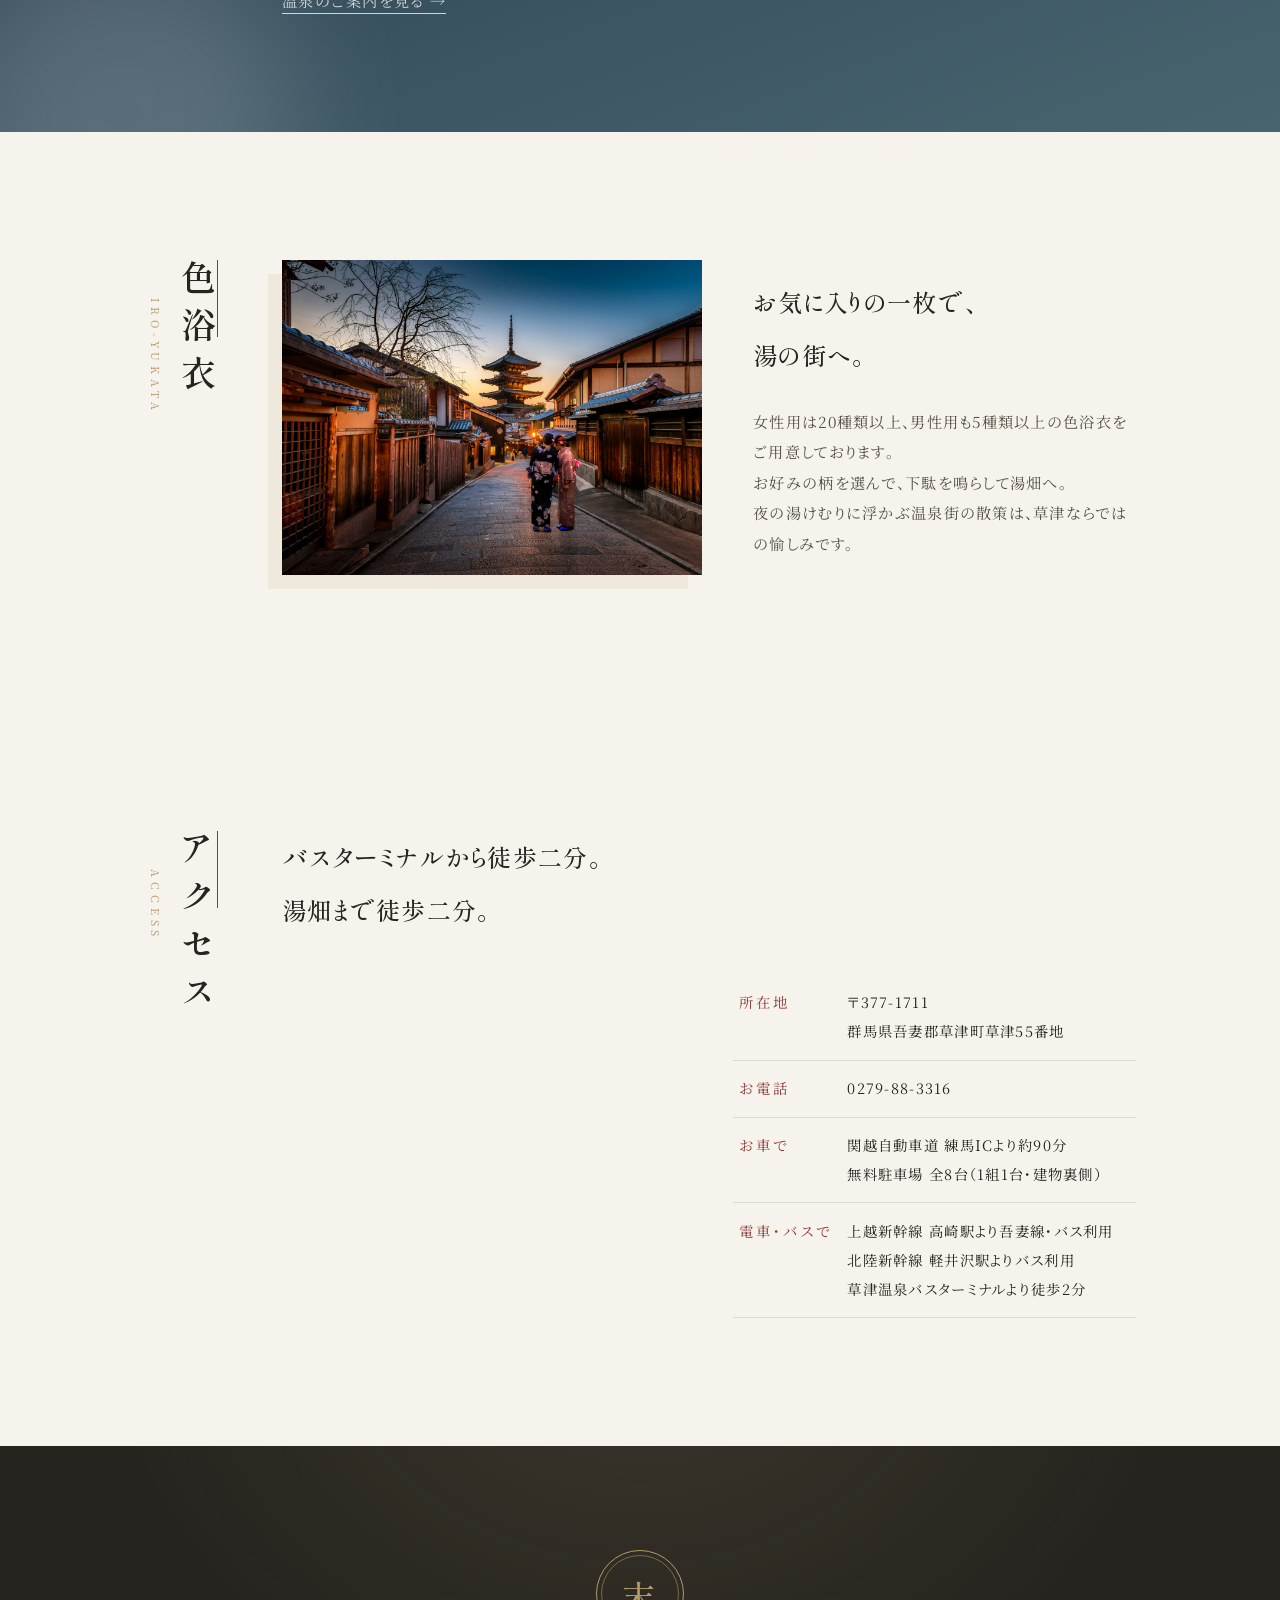
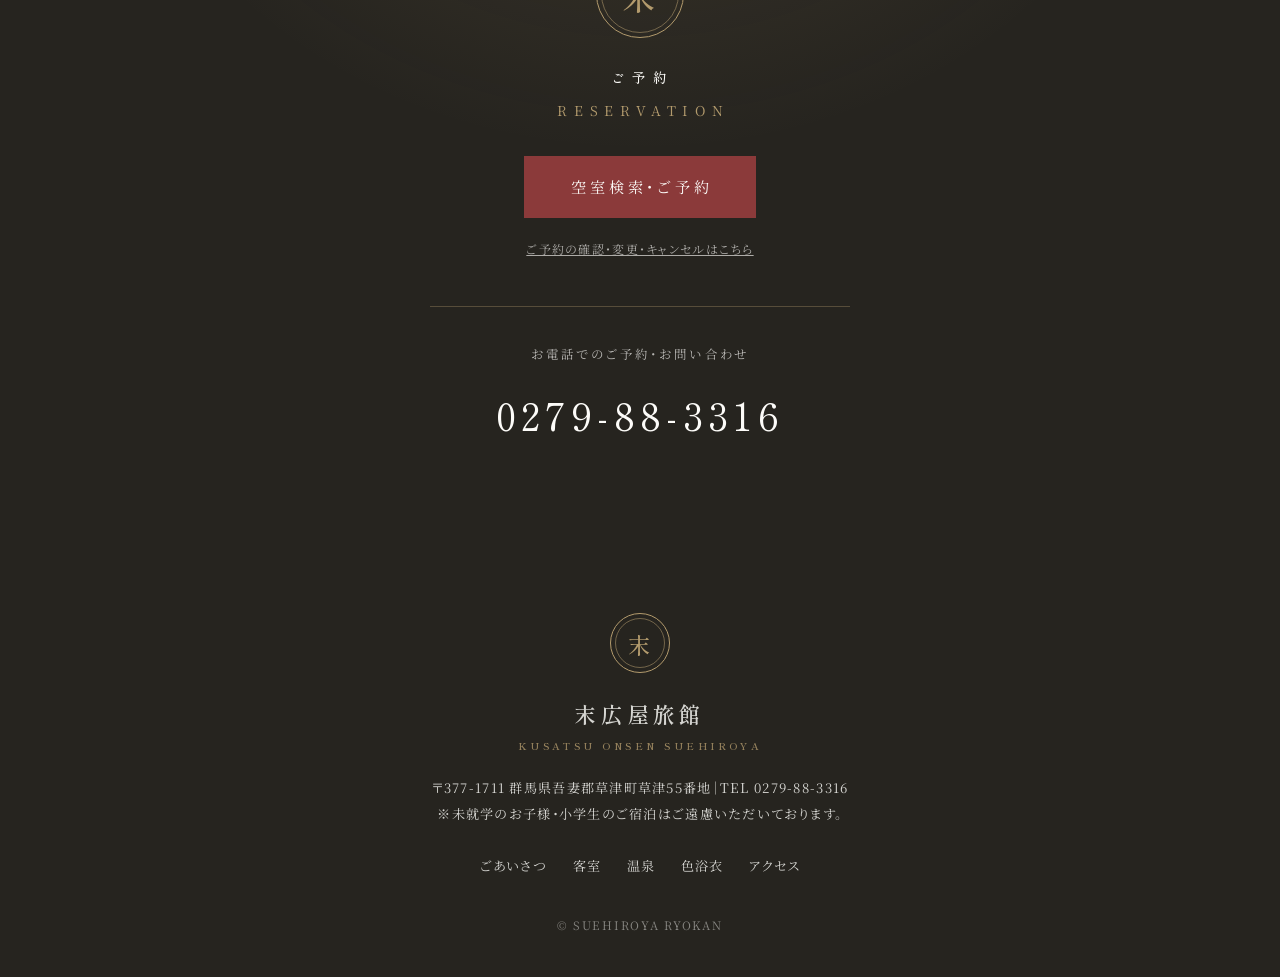
==== commit 3380e8a8: "文言を漢字表記・英数字に統一しスクロール表示を縦線のみに変更 Co-Authored-By: Claude Fable 5 <noreply@anthropic.com>" ====
--- a/index.html
+++ b/index.html
@@ -36,10 +36,10 @@
   <section class="hero">
     <div class="hero-bg" style="background-image: url('images/hero.jpg');"></div>
     <div class="hero-copy">
-      <p class="hero-catch"><span class="line">湯のまちに、</span><span class="line">明治より。</span></p>
+      <p class="hero-catch"><span class="line">湯の街に、</span><span class="line">明治より。</span></p>
       <p class="hero-sub">湯畑まで徒歩二分 ― 貸切風呂と色浴衣の宿</p>
     </div>
-    <span class="hero-scroll">SCROLL</span>
+    <span class="hero-scroll" aria-hidden="true"></span>
   </section>
 
   <!-- ごあいさつ -->
@@ -52,9 +52,9 @@
       <div class="sec-body">
         <div class="greeting-grid">
           <div>
-            <p class="lead reveal">創業明治二十三年。<br>湯のまち草津とともに、<br>歩んでまいりました。</p>
-            <p class="text reveal d1">末広屋旅館は、草津バスターミナルより徒歩二分、名所・湯畑まで徒歩二分という温泉街の真ん中にたたずむ、全八室の小さな宿でございます。</p>
-            <p class="text reveal d2">二〇二二年三月に全館をあらためましたが、明治より受け継いだ「湯のまちの気軽な宿」という心持ちは、そのままに。四つの貸切風呂と選べる色浴衣で、草津の湯と温泉街の散策を心ゆくまでお楽しみください。</p>
+            <p class="lead reveal">創業明治二十三年。<br>湯の街 草津と共に、<br>歩んで参りました。</p>
+            <p class="text reveal d1">末広屋旅館は、草津バスターミナルより徒歩2分、名所・湯畑まで徒歩2分。<br>湯の街の真ん中にたたずむ、全8室の小さな宿でございます。</p>
+            <p class="text reveal d2">2022年3月に全館をあらためましたが、明治より受け継いだ「湯の街の気軽な宿」という心持ちは、そのままに。<br>四つの貸切風呂と選べる色浴衣で、草津の湯と温泉街の散策を心ゆくまでお楽しみください。</p>
           </div>
           <figure class="greeting-photo reveal d2">
             <img src="images/greeting.jpg" alt="和の風情ある街並み（仮画像）">
@@ -73,7 +73,7 @@
       </div>
       <div class="sec-body">
         <p class="lead reveal">全八室、それぞれに趣を。</p>
-        <p class="text reveal d1">和洋室・洋室・和室の三タイプ、全八室。いずれも定員二名の、大人のための静かなしつらえです。全室にウォシュレットトイレ・信楽焼の洗面台・無料Wi-Fiを備えております。</p>
+        <p class="text reveal d1">和洋室・洋室・和室の三タイプ、全8室。いずれも定員2名の、大人のための静かなしつらえです。<br>全室にウォシュレットトイレ・信楽焼の洗面台・無料Wi-Fiを備えております。</p>
         <div class="room-cards">
           <a class="room-card reveal d1" href="rooms.html">
             <img src="images/room-1.jpg" alt="和洋室（仮画像）">
@@ -153,8 +153,8 @@
             <img src="images/yukata.jpg" alt="浴衣で温泉街を歩くお客様（仮画像）">
           </figure>
           <div>
-            <p class="lead reveal">お気に入りの一枚で、<br>湯のまちへ。</p>
-            <p class="text reveal d1">女性用は二十種類以上、男性用も五種類以上の色浴衣をご用意しております。お好みの柄を選んで、下駄を鳴らして湯畑へ。夜の湯けむりに浮かぶ温泉街の散策は、草津ならではの愉しみです。</p>
+            <p class="lead reveal">お気に入りの一枚で、<br>湯の街へ。</p>
+            <p class="text reveal d1">女性用は20種類以上、男性用も5種類以上の色浴衣をご用意しております。<br>お好みの柄を選んで、下駄を鳴らして湯畑へ。<br>夜の湯けむりに浮かぶ温泉街の散策は、草津ならではの愉しみです。</p>
           </div>
         </div>
       </div>
--- a/css/style.css
+++ b/css/style.css
@@ -252,13 +252,9 @@
   position: absolute;
   bottom: 2rem;
   left: 50%;
-  transform: translateX(-50%);
   z-index: 2;
-  color: var(--white);
-  font-size: 0.68rem;
-  letter-spacing: 0.4em;
-  writing-mode: vertical-rl;
-  height: 7.5rem;
+  width: 1px;
+  height: 5rem;
   opacity: 0;
   animation: fadeIn 1.5s ease 2.4s forwards;
 }
@@ -266,11 +262,8 @@
 .hero-scroll::after {
   content: "";
   position: absolute;
-  left: 50%;
-  bottom: 0;
-  width: 1px;
-  height: 4.5rem;
-  background: rgba(253, 252, 249, 0.7);
+  inset: 0;
+  background: rgba(253, 252, 249, 0.6);
   transform-origin: top;
   animation: scrollLine 2.2s ease-in-out infinite;
 }
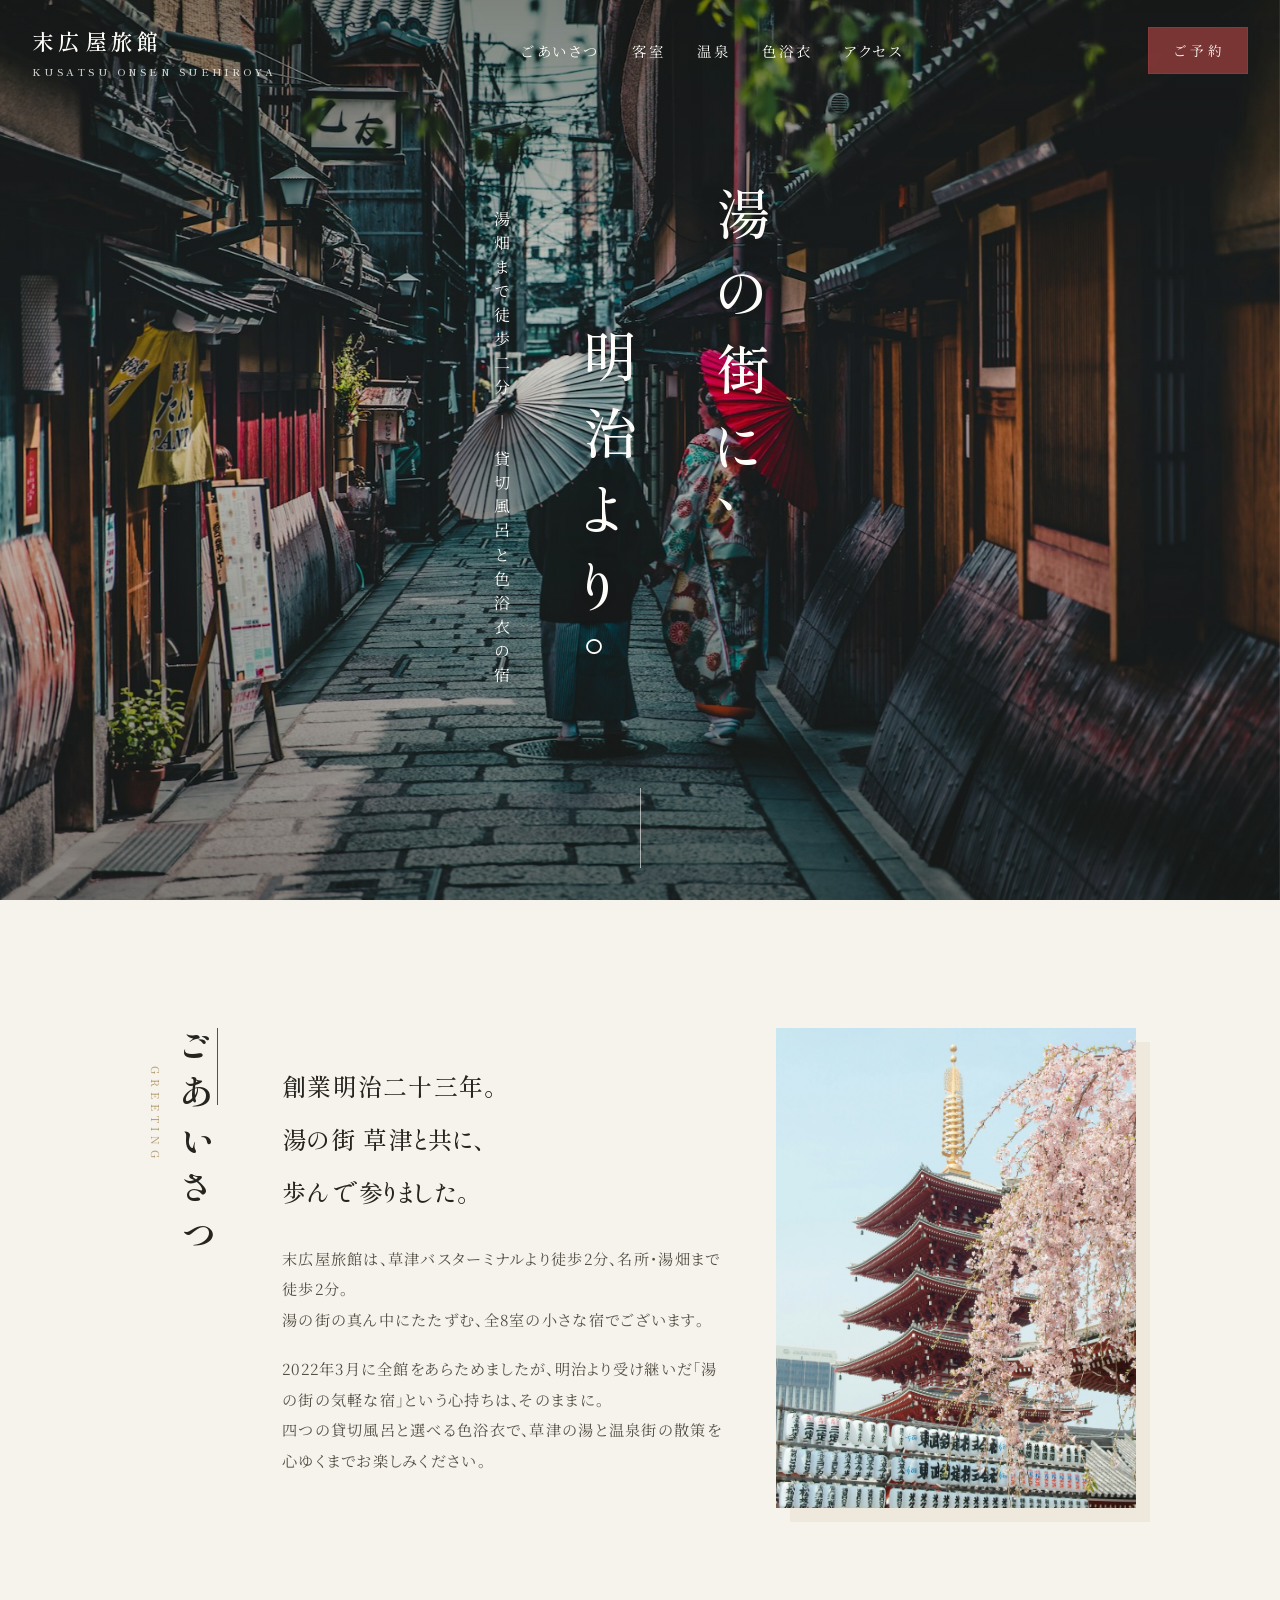
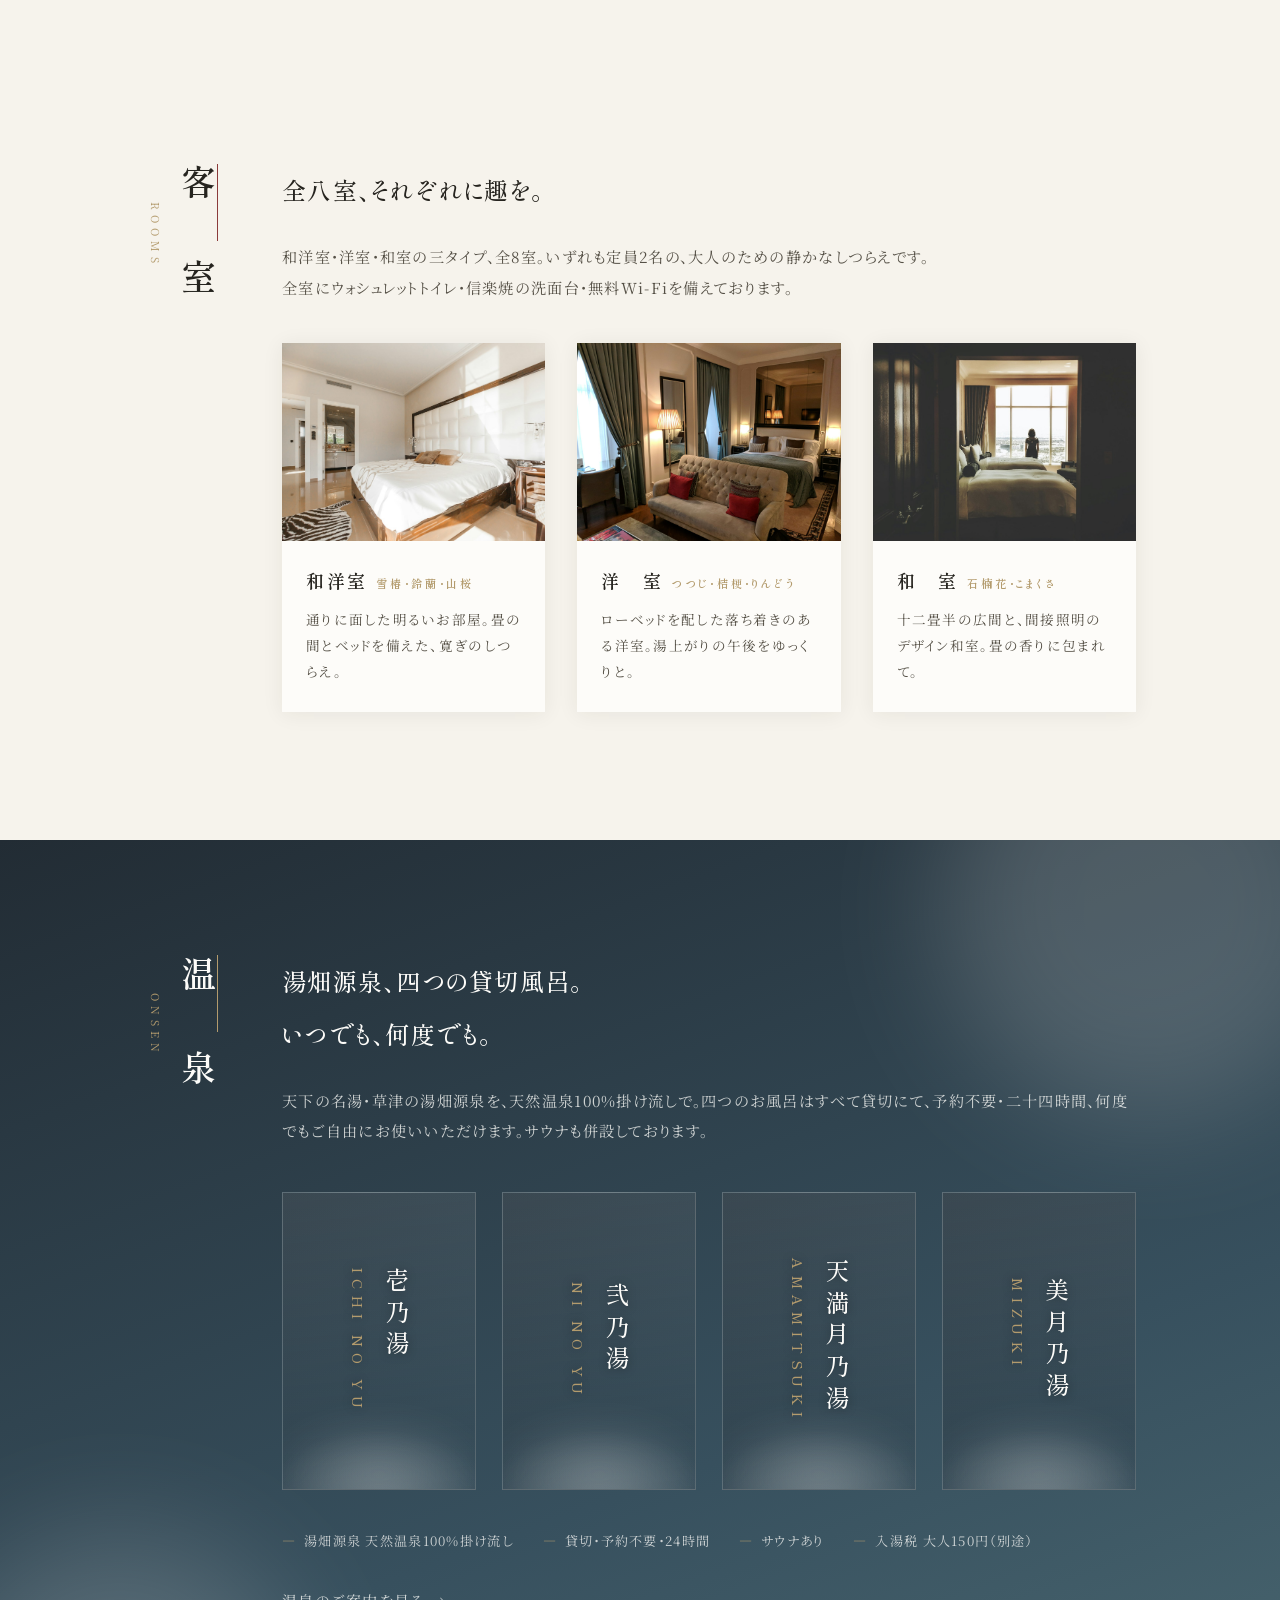
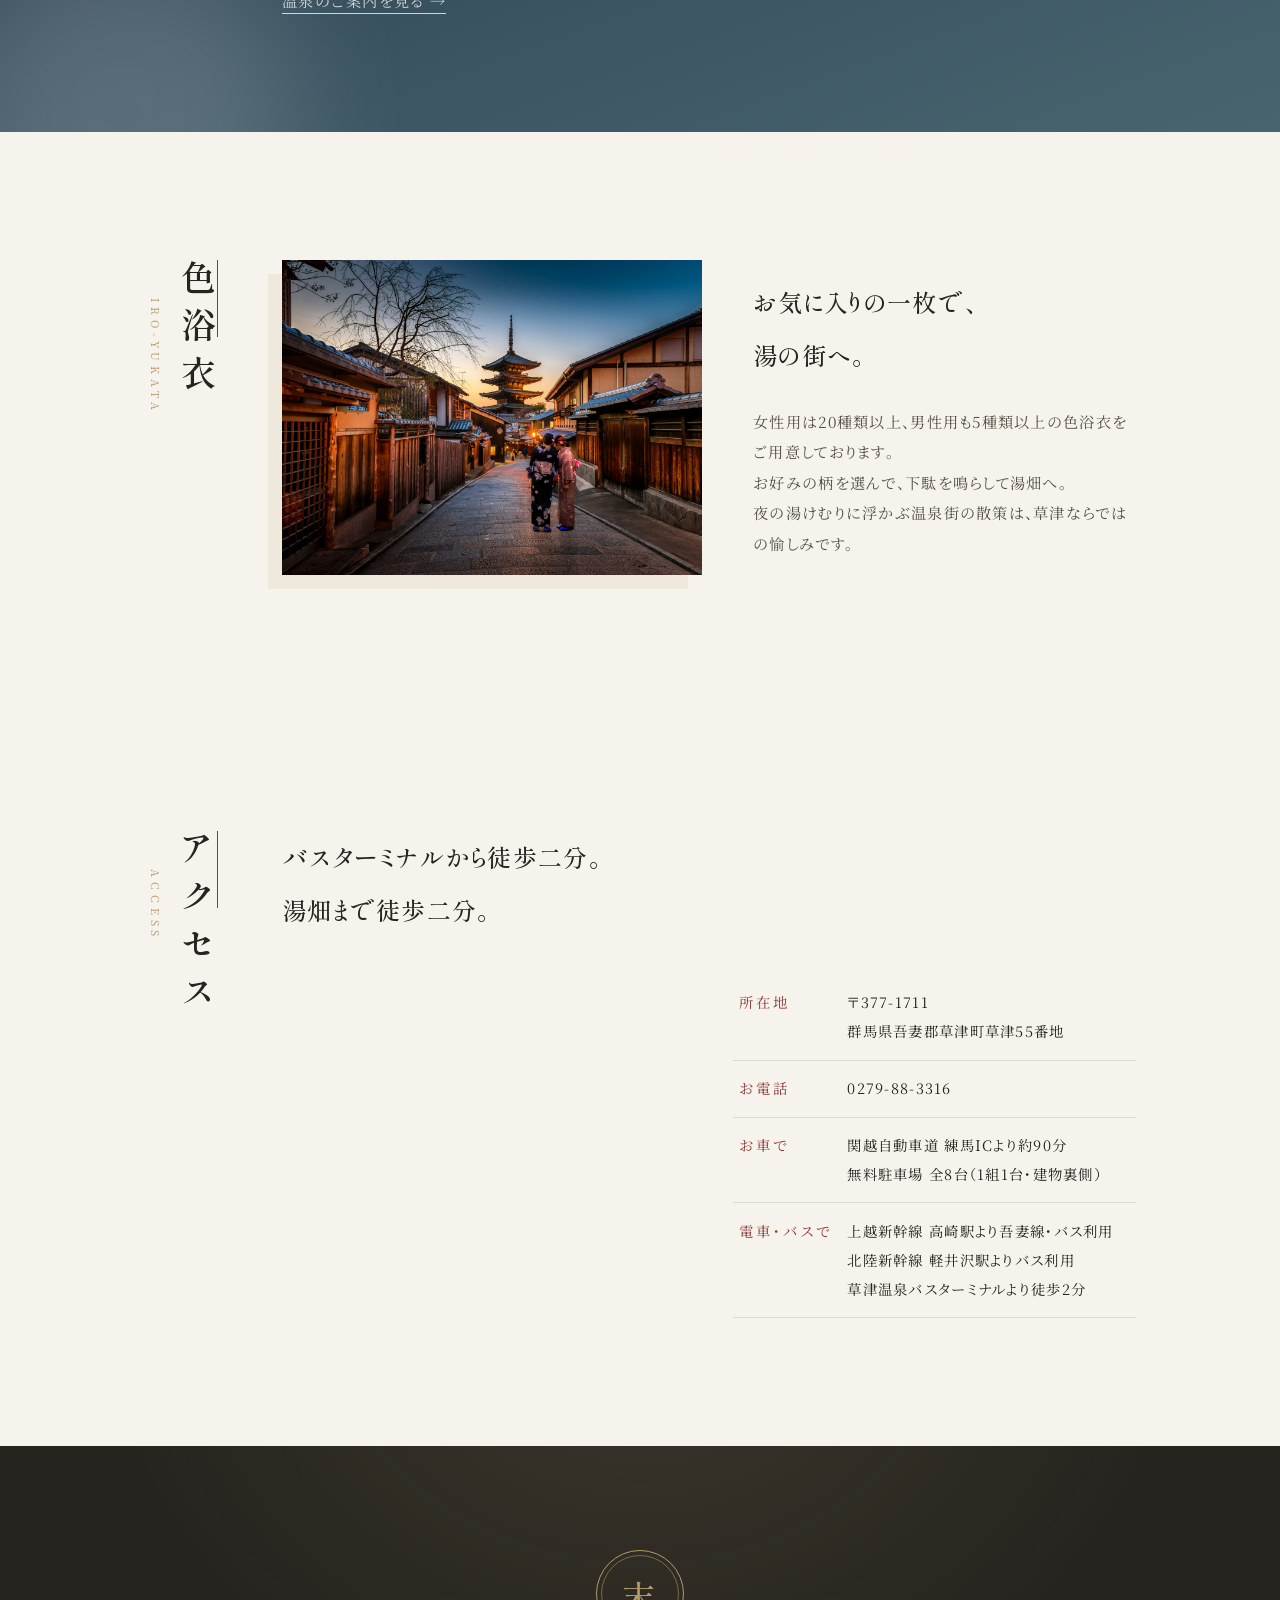
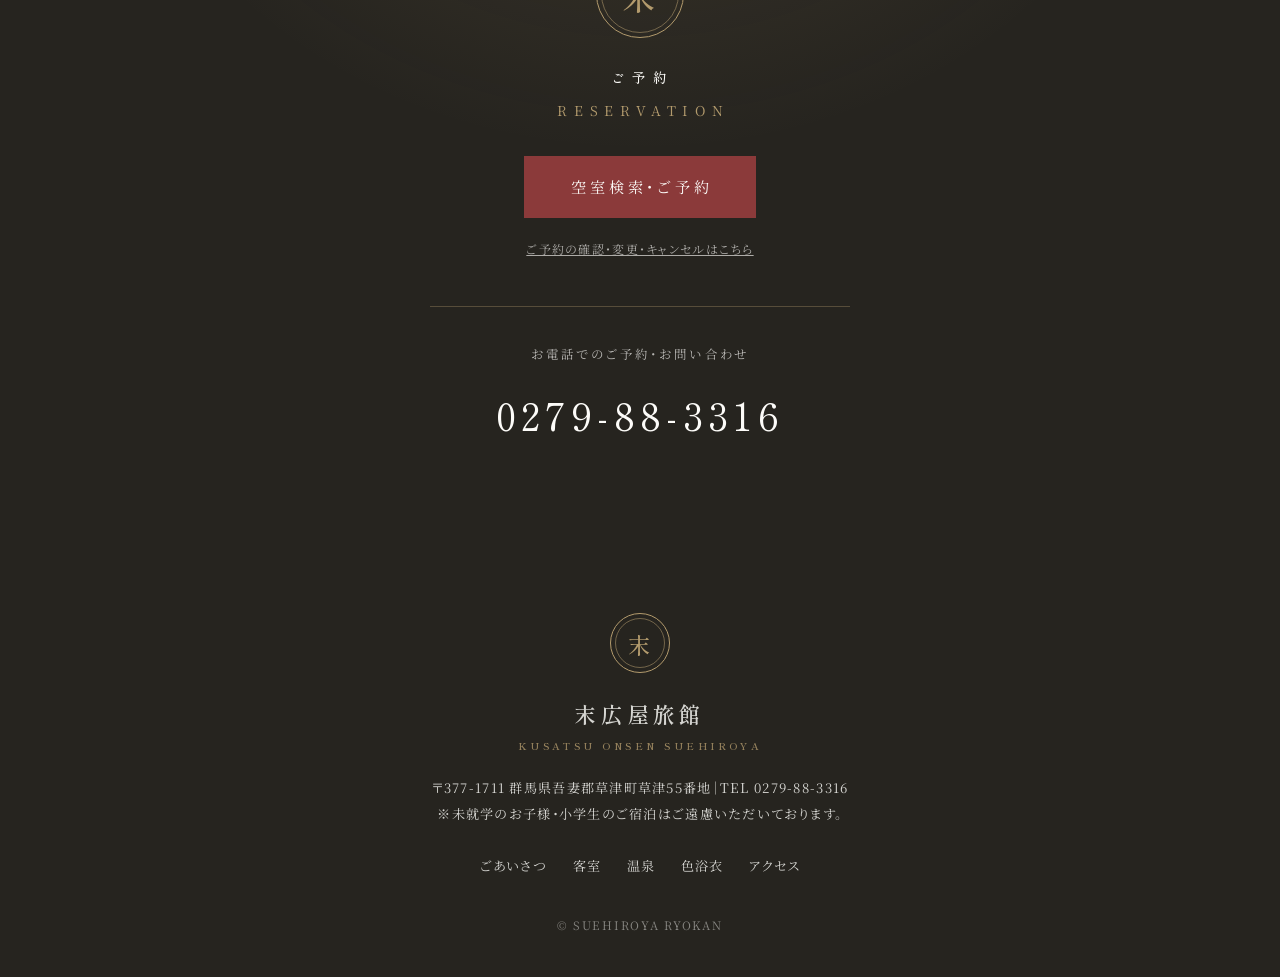
==== commit 68bba4e0: "ヘッダーの予約ボタンをナビから独立させ常時表示に Co-Authored-By: Claude Fable 5 <noreply@anthropic.com>" ====
--- a/index.html
+++ b/index.html
@@ -17,9 +17,6 @@
       末広屋旅館
       <small>KUSATSU ONSEN SUEHIROYA</small>
     </a>
-    <button class="nav-toggle" aria-label="メニュー" aria-expanded="false">
-      <span></span><span></span><span></span>
-    </button>
     <nav class="global-nav">
       <ul>
         <li><a href="index.html#greeting">ごあいさつ</a></li>
@@ -27,9 +24,14 @@
         <li><a href="onsen.html">温泉</a></li>
         <li><a href="index.html#yukata">色浴衣</a></li>
         <li><a href="index.html#access">アクセス</a></li>
-        <li><a class="btn-reserve" href="https://www.hpdsp.net/suehiroya/hw/hwp3100/hww3101.do?yadNo=393753" target="_blank" rel="noopener">ご予約</a></li>
       </ul>
     </nav>
+    <div class="header-actions">
+      <a class="btn-reserve" href="https://www.hpdsp.net/suehiroya/hw/hwp3100/hww3101.do?yadNo=393753" target="_blank" rel="noopener">ご予約</a>
+      <button class="nav-toggle" aria-label="メニュー" aria-expanded="false">
+        <span></span><span></span><span></span>
+      </button>
+    </div>
   </header>
 
   <!-- ヒーロー -->
--- a/css/style.css
+++ b/css/style.css
@@ -141,6 +141,14 @@
 }
 
 .cta-band .reserve-note a:hover { color: var(--gold); }
+
+.header-actions {
+  display: flex;
+  align-items: center;
+  gap: 0.9rem;
+  position: relative;
+  z-index: 110; /* モバイルナビの overlay より前面に */
+}
 
 .nav-toggle {
   display: none;
@@ -833,6 +841,11 @@
 
   .nav-toggle { display: block; }
 
+  .site-header .btn-reserve {
+    font-size: 0.78rem;
+    padding: 0.5em 1.1em 0.5em 1.35em;
+  }
+
   body.nav-open .nav-toggle { color: var(--white); }
   body.nav-open .nav-toggle span:nth-child(1) { transform: translateY(8px) rotate(45deg); }
   body.nav-open .nav-toggle span:nth-child(2) { opacity: 0; }
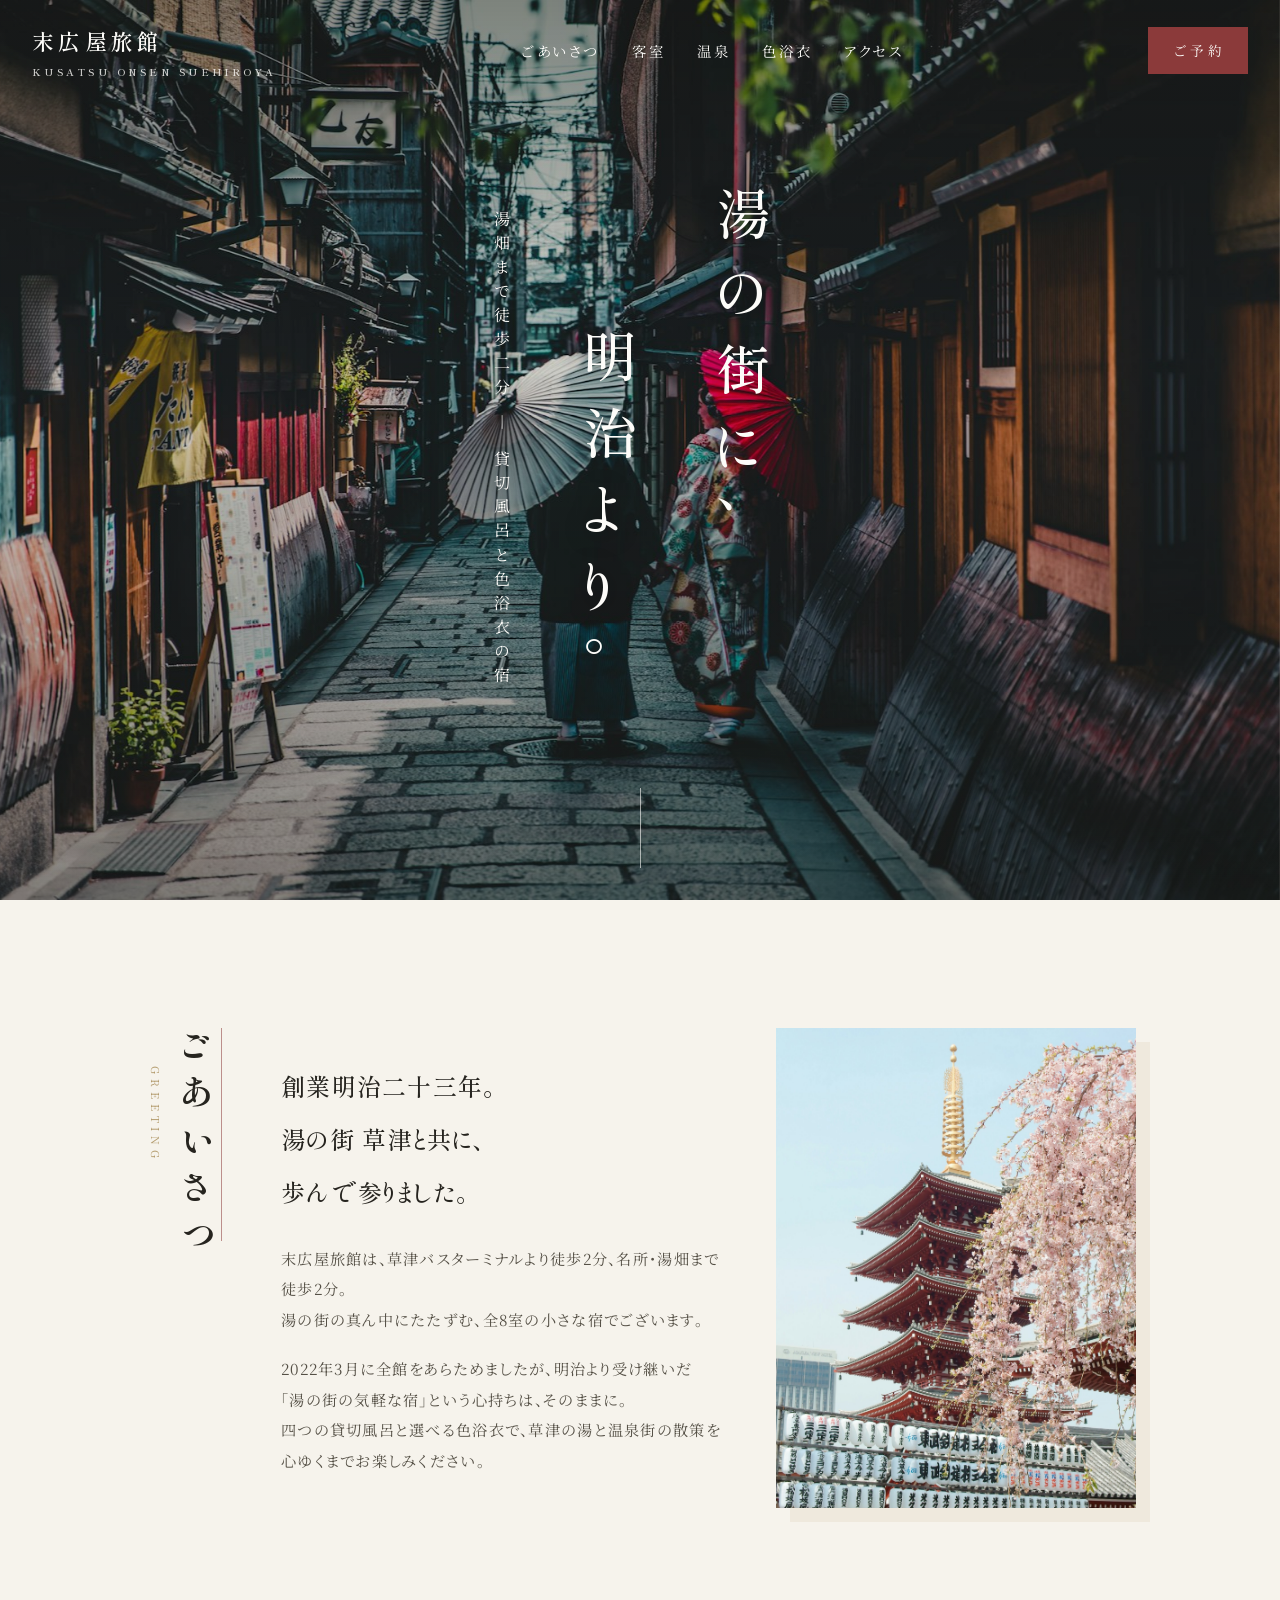
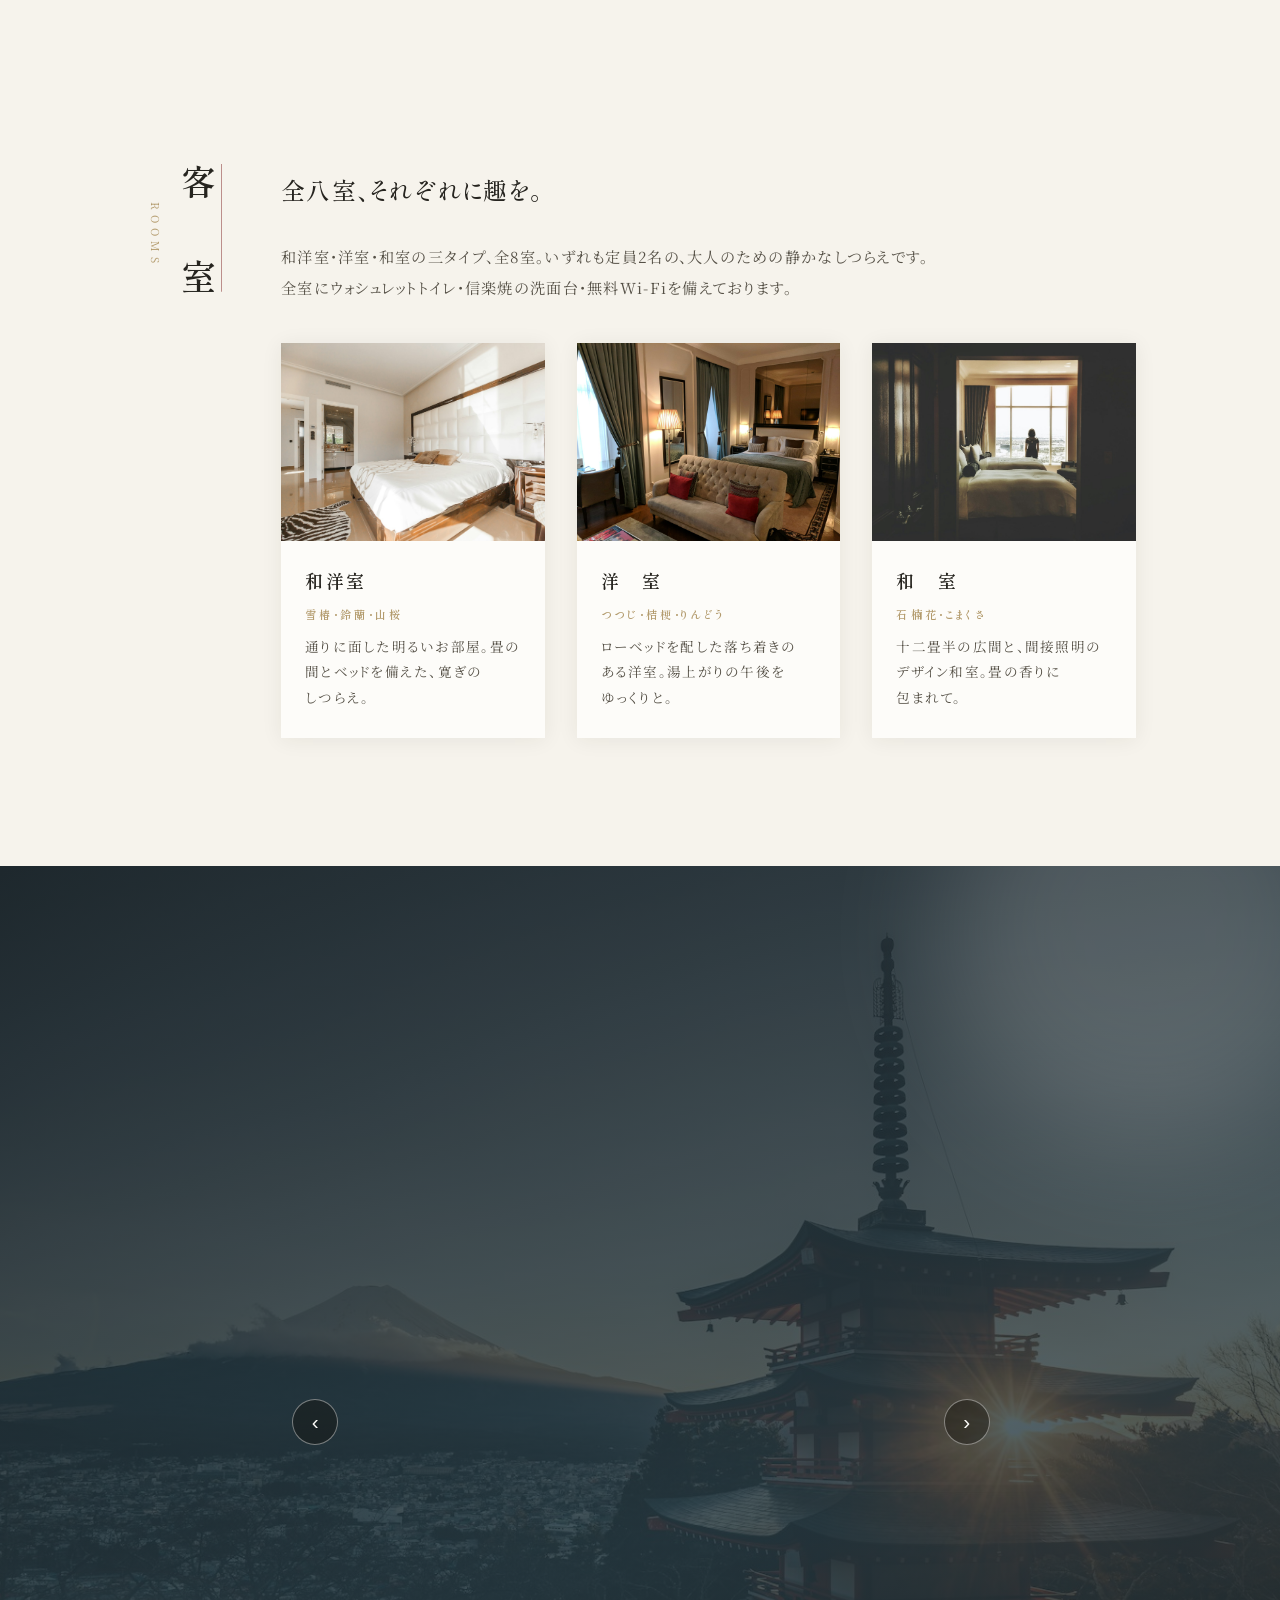
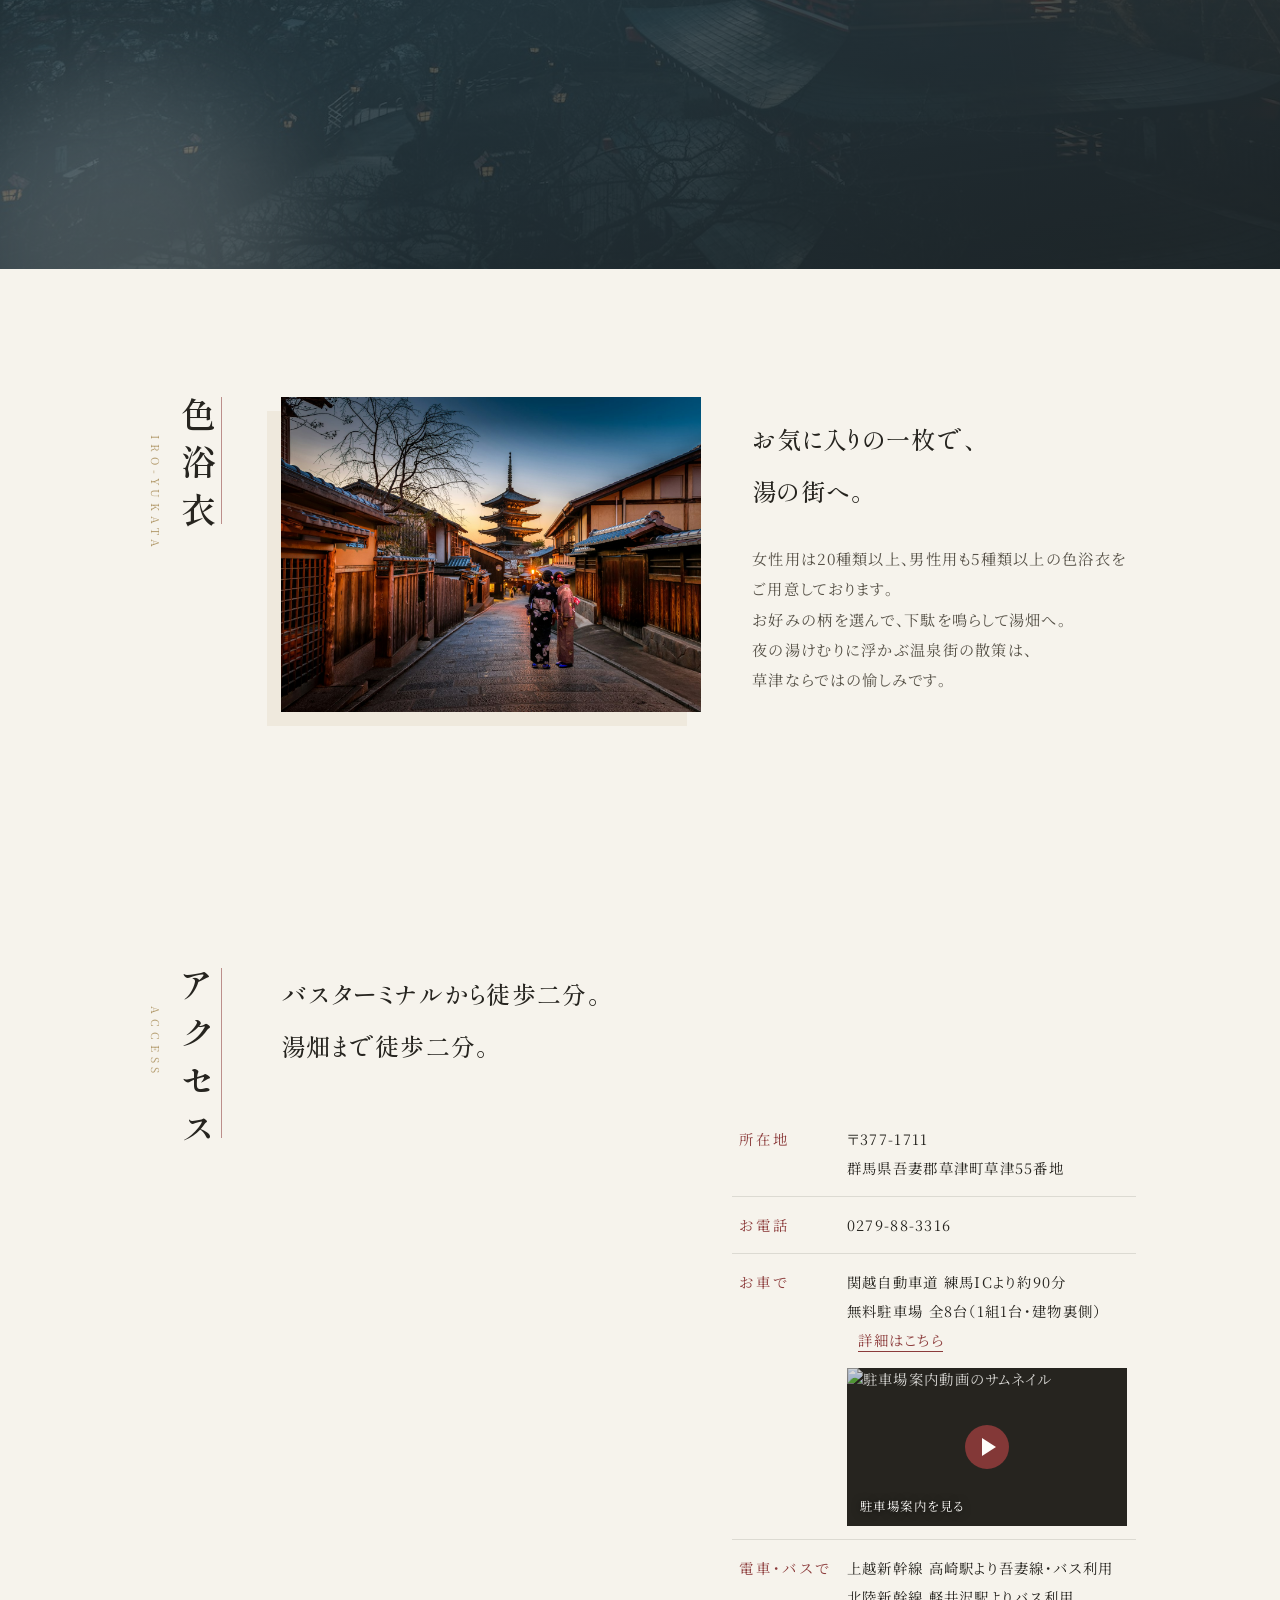
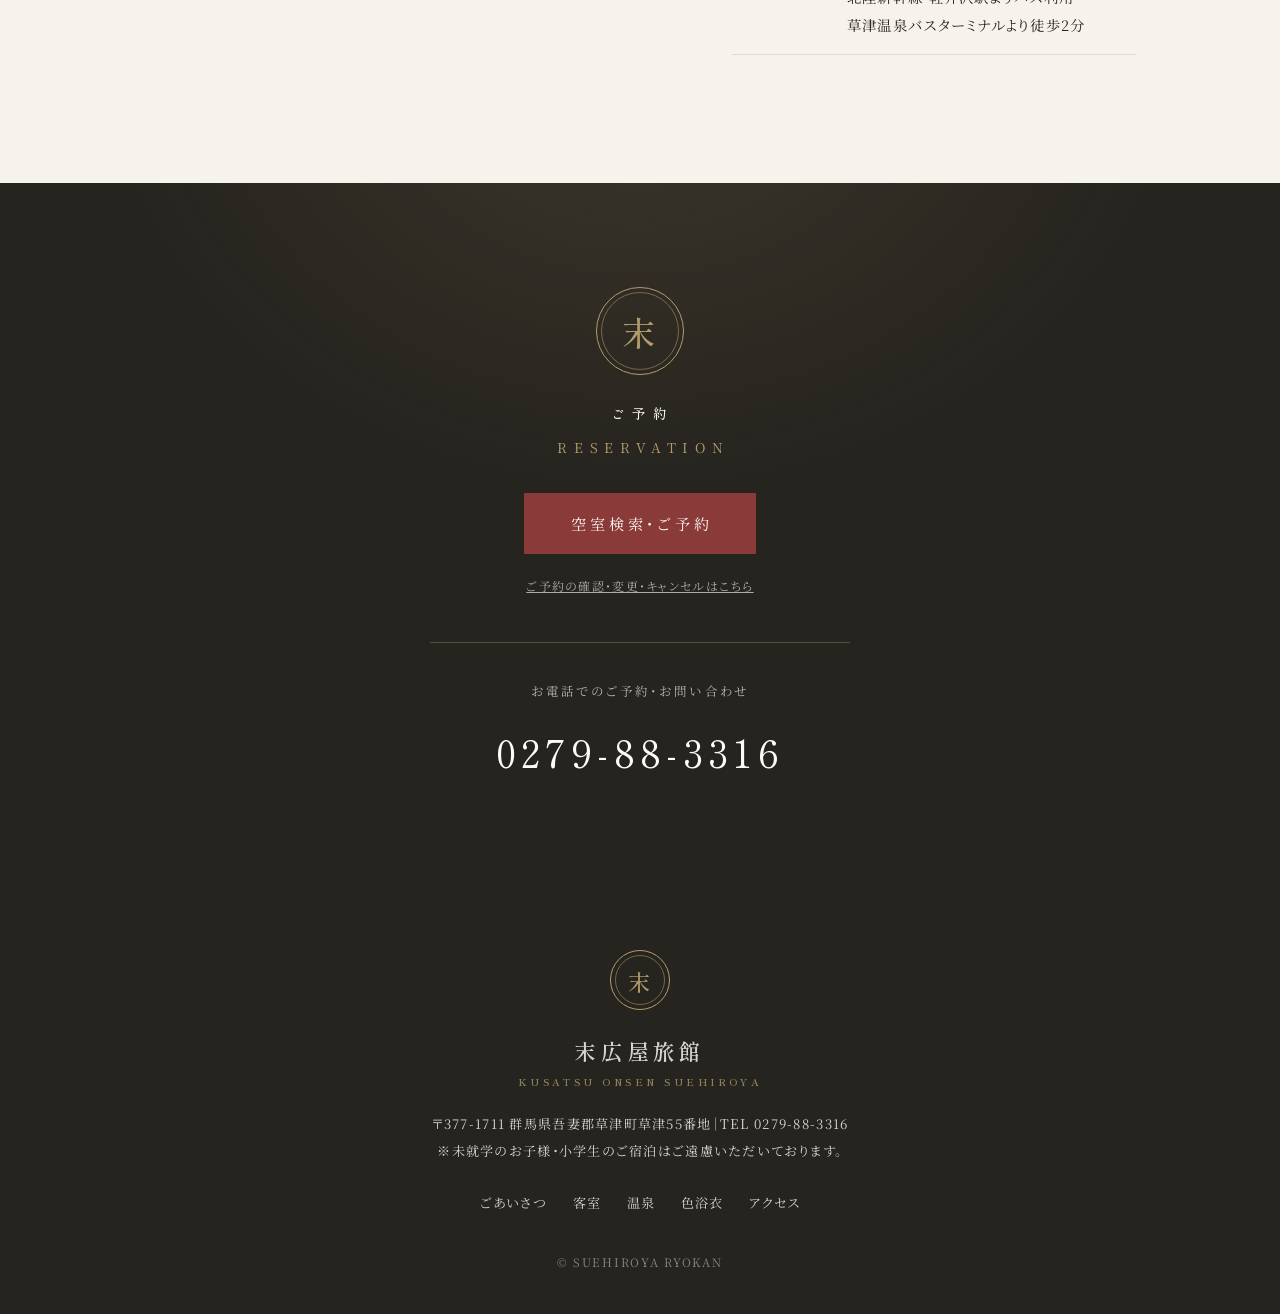
==== commit 47fa185d: "スマホ表示と温泉スライドを調整" ====
--- a/index.html
+++ b/index.html
@@ -132,7 +132,6 @@
             <li>湯畑源泉 天然温泉100%掛け流し</li>
             <li>貸切・予約不要・24時間</li>
             <li>サウナあり</li>
-            <li>入湯税 大人150円（別途）</li>
           </ul>
           <p class="text reveal d3" style="margin-top: 2rem;">
             <a href="onsen.html" style="border-bottom: 1px solid currentColor; padding-bottom: 2px;">温泉のご案内を見る →</a>
@@ -182,7 +181,18 @@
           <table class="info-table reveal d2">
             <tr><th>所在地</th><td>〒377-1711<br>群馬県吾妻郡草津町草津55番地</td></tr>
             <tr><th>お電話</th><td><a href="tel:0279-88-3316">0279-88-3316</a></td></tr>
-            <tr><th>お車で</th><td>関越自動車道 練馬ICより約90分<br>無料駐車場 全8台（1組1台・建物裏側）</td></tr>
+            <tr>
+              <th>お車で</th>
+              <td>
+                関越自動車道 練馬ICより約90分<br>
+                無料駐車場 全8台（1組1台・建物裏側）<br>
+                <a class="text-link" href="https://www.youtube.com/watch?v=FYWRB7h1fnA" target="_blank" rel="noopener">詳細はこちら</a>
+                <a class="video-thumb" href="https://www.youtube.com/watch?v=FYWRB7h1fnA" target="_blank" rel="noopener" aria-label="駐車場案内動画をYouTubeで見る">
+                  <img src="https://img.youtube.com/vi/FYWRB7h1fnA/hqdefault.jpg" alt="駐車場案内動画のサムネイル">
+                  <span>駐車場案内を見る</span>
+                </a>
+              </td>
+            </tr>
             <tr><th>電車・バスで</th><td>上越新幹線 高崎駅より吾妻線・バス利用<br>北陸新幹線 軽井沢駅よりバス利用<br>草津温泉バスターミナルより徒歩2分</td></tr>
           </table>
         </div>
--- a/css/style.css
+++ b/css/style.css
@@ -26,6 +26,10 @@
   color: var(--ink);
   line-height: 2;
   letter-spacing: 0.08em;
+  line-break: strict;
+  word-break: normal;
+  word-break: auto-phrase;
+  overflow-wrap: break-word;
   font-feature-settings: "palt";
   -webkit-font-smoothing: antialiased;
 }
@@ -44,7 +48,8 @@
   align-items: center;
   justify-content: space-between;
   padding: 1.2rem 2rem;
-  transition: background 0.5s ease, box-shadow 0.5s ease, padding 0.5s ease;
+  transition: background 0.5s ease, box-shadow 0.5s ease, padding 0.5s ease,
+              opacity 0.35s ease, visibility 0.35s ease;
   color: var(--white);
 }
 
@@ -55,11 +60,27 @@
   color: var(--ink);
 }
 
+.page-header:not(.scrolled) {
+  opacity: 0;
+  visibility: hidden;
+  pointer-events: none;
+}
+
+@media (min-width: 861px) {
+  .site-header:not(.scrolled) .global-nav,
+  .site-header:not(.scrolled) .header-actions {
+    opacity: 0;
+    visibility: hidden;
+    pointer-events: none;
+  }
+}
+
 .brand {
   font-family: var(--font-head);
   font-size: 1.35rem;
   font-weight: 600;
   letter-spacing: 0.2em;
+  white-space: nowrap;
 }
 
 .brand small {
@@ -67,6 +88,7 @@
   font-size: 0.62rem;
   letter-spacing: 0.35em;
   opacity: 0.8;
+  white-space: nowrap;
 }
 
 .global-nav ul {
@@ -80,6 +102,7 @@
   letter-spacing: 0.18em;
   position: relative;
   padding-bottom: 4px;
+  white-space: nowrap;
 }
 
 .global-nav a::after {
@@ -109,6 +132,7 @@
   padding: 0.65em 1.6em 0.65em 1.85em;
   border: 1px solid var(--accent);
   transition: background 0.4s ease, color 0.4s ease;
+  white-space: nowrap;
 }
 
 .btn-reserve:hover {
@@ -116,8 +140,16 @@
   color: var(--accent) !important;
 }
 
+.site-header .btn-reserve {
+  transition: background 0.4s ease, color 0.4s ease,
+              opacity 0.5s ease, visibility 0.5s;
+}
+
+/* ヒーロー表示中（スクロール前）は予約ボタンを隠す */
 .site-header:not(.scrolled) .btn-reserve {
-  background: rgba(139, 58, 58, 0.85);
+  opacity: 0;
+  visibility: hidden;
+  pointer-events: none;
 }
 
 .cta-band .btn-reserve {
@@ -225,6 +257,7 @@
   letter-spacing: 0.42em;
   line-height: 1.9;
   text-shadow: 0 2px 24px rgba(0, 0, 0, 0.45);
+  overflow-wrap: normal;
 }
 
 /* 2行構成: 2行目は一段下げて段違いに */
@@ -252,6 +285,7 @@
   opacity: 0;
   animation: fadeIn 1.6s ease 1.8s forwards;
   text-shadow: 0 1px 14px rgba(0, 0, 0, 0.5);
+  overflow-wrap: normal;
 }
 
 @keyframes fadeIn { to { opacity: 1; } }
@@ -307,6 +341,7 @@
 }
 
 .sec-title {
+  position: relative;
   writing-mode: vertical-rl;
   font-family: var(--font-head);
   font-size: clamp(1.7rem, 3vw, 2.2rem);
@@ -318,11 +353,19 @@
 
 .sec-title::before {
   content: "";
-  display: block;
+  position: absolute;
+  top: 0;
+  left: calc(100% + 1mm);
   width: 1px;
-  height: 2.2em;
-  margin: 0 auto 1.2em;
+  height: 90%;
   background: var(--accent);
+  opacity: 0.75;
+  clip-path: inset(0 0 100% 0);
+  transition: clip-path 1.15s cubic-bezier(0.23, 1, 0.32, 1) 0.6s;
+}
+
+.reveal.visible .sec-title::before {
+  clip-path: inset(0 0 0 0);
 }
 
 .sec-en {
@@ -341,9 +384,14 @@
   font-weight: 500;
   line-height: 2.2;
   margin-bottom: 1.6rem;
-}
-
-.text { color: var(--ink-soft); font-size: 0.95rem; }
+  text-wrap: pretty;
+}
+
+.text {
+  color: var(--ink-soft);
+  font-size: 0.95rem;
+  text-wrap: pretty;
+}
 
 .text + .text { margin-top: 1.2rem; }
 
@@ -417,10 +465,12 @@
 }
 
 .room-card h3 small {
+  display: block;
   font-size: 0.7rem;
   color: var(--gold);
   letter-spacing: 0.3em;
-  margin-left: 0.7em;
+  margin-top: 0.25rem;
+  white-space: nowrap;
 }
 
 .room-card p { font-size: 0.85rem; color: var(--ink-soft); line-height: 1.9; }
@@ -429,7 +479,9 @@
 
 .onsen-feature {
   position: relative;
-  background: linear-gradient(160deg, #222c34 0%, #37505e 65%, #48656f 100%);
+  background:
+    linear-gradient(160deg, rgba(25, 31, 35, 0.86) 0%, rgba(38, 57, 66, 0.78) 62%, rgba(29, 36, 39, 0.9) 100%),
+    url("../images/onsen-hero.jpg") center / cover no-repeat;
   color: var(--white);
   padding: clamp(4.5rem, 9vw, 7.5rem) clamp(1.4rem, 5vw, 4rem);
   overflow: hidden;
@@ -459,24 +511,86 @@
 .onsen-feature .text { color: rgba(253, 252, 249, 0.78); }
 
 /* 貸切風呂カード（写真差し替え前のデザイン表現） */
+.bath-slider {
+  margin-top: 2.8rem;
+  width: min(100%, 720px);
+  position: relative;
+}
+
 .bath-cards {
-  display: grid;
-  grid-template-columns: repeat(4, 1fr);
+  display: flex;
   gap: clamp(1rem, 2.5vw, 1.6rem);
-  margin-top: 2.8rem;
+  width: 100%;
+  overflow: hidden;
+  padding: 0.1rem 0;
 }
 
 .bath-card {
   position: relative;
-  aspect-ratio: 3 / 4.6;
+  flex: 0 0 100%;
+  aspect-ratio: 16 / 9;
   display: grid;
   place-items: center;
   background:
     radial-gradient(ellipse 90% 40% at 50% 108%, rgba(253, 252, 249, 0.22), transparent 70%),
-    linear-gradient(175deg, rgba(253, 252, 249, 0.07) 0%, rgba(0, 0, 0, 0.25) 100%),
-    linear-gradient(160deg, #2b3a44 0%, #446273 100%);
+    linear-gradient(175deg, rgba(20, 18, 14, 0.28) 0%, rgba(0, 0, 0, 0.58) 100%),
+    url("../images/onsen-hero.jpg") center / cover no-repeat;
   border: 1px solid rgba(253, 252, 249, 0.18);
   overflow: hidden;
+  transition: transform 1.25s cubic-bezier(0.33, 1, 0.68, 1);
+}
+
+.bath-card:nth-child(1) {
+  background-position: center, center, 42% 50%;
+}
+
+.bath-card:nth-child(2) {
+  background-position: center, center, 56% 50%;
+}
+
+.bath-card:nth-child(3) {
+  background-position: center, center, 68% 50%;
+}
+
+.bath-card:nth-child(4) {
+  background-position: center, center, 34% 50%;
+}
+
+.bath-controls {
+  position: absolute;
+  inset: 50% 0 auto;
+  transform: translateY(-50%);
+  display: flex;
+  justify-content: space-between;
+  align-items: center;
+  padding: 0 0.7rem;
+  pointer-events: none;
+  z-index: 2;
+}
+
+.bath-control {
+  width: 46px;
+  height: 46px;
+  border: 1px solid rgba(253, 252, 249, 0.42);
+  border-radius: 50%;
+  background: rgba(20, 18, 14, 0.42);
+  color: var(--white);
+  font-size: 1.3rem;
+  line-height: 1;
+  display: grid;
+  place-items: center;
+  cursor: pointer;
+  pointer-events: auto;
+  -webkit-tap-highlight-color: transparent;
+  transition: background 0.3s ease, border-color 0.3s ease, color 0.3s ease;
+}
+
+.bath-control:hover,
+.bath-control:focus-visible {
+  background: rgba(253, 252, 249, 0.92);
+  border-color: rgba(253, 252, 249, 0.92);
+  color: var(--ink);
+  outline: none;
 }
 
 .bath-card::before {
@@ -504,6 +618,7 @@
   letter-spacing: 0.32em;
   color: var(--white);
   text-shadow: 0 1px 10px rgba(0, 0, 0, 0.4);
+  overflow-wrap: normal;
 }
 
 .bath-name small {
@@ -582,6 +697,66 @@
   width: 7.5em;
   color: var(--accent);
   letter-spacing: 0.2em;
+}
+
+.text-link {
+  display: inline-block;
+  margin-left: 0.8em;
+  color: var(--accent);
+  border-bottom: 1px solid currentColor;
+  line-height: 1.6;
+}
+
+.video-thumb {
+  display: block;
+  position: relative;
+  width: min(100%, 280px);
+  margin-top: 0.85rem;
+  overflow: hidden;
+  background: var(--ink);
+  color: var(--white);
+  line-height: 1.5;
+}
+
+.video-thumb img {
+  width: 100%;
+  aspect-ratio: 16 / 9;
+  object-fit: cover;
+  opacity: 0.82;
+}
+
+.video-thumb span {
+  position: absolute;
+  left: 0.8rem;
+  bottom: 0.65rem;
+  right: 0.8rem;
+  font-size: 0.78rem;
+  letter-spacing: 0.12em;
+  text-shadow: 0 1px 8px rgba(0, 0, 0, 0.65);
+}
+
+.video-thumb::after {
+  content: "";
+  position: absolute;
+  top: 50%;
+  left: 50%;
+  width: 44px;
+  height: 44px;
+  border-radius: 50%;
+  background: rgba(139, 58, 58, 0.92);
+  transform: translate(-50%, -50%);
+}
+
+.video-thumb::before {
+  content: "";
+  position: absolute;
+  top: 50%;
+  left: calc(50% + 2px);
+  z-index: 1;
+  border-top: 9px solid transparent;
+  border-bottom: 9px solid transparent;
+  border-left: 14px solid var(--white);
+  transform: translate(-50%, -50%);
 }
 
 /* ---------------- ページ下部 CTA / フッター ---------------- */
@@ -667,6 +842,7 @@
   display: inline-block;
   color: var(--white);
   transition: color 0.4s ease;
+  white-space: nowrap;
 }
 
 .cta-band .tel:hover { color: var(--gold); }
@@ -770,10 +946,12 @@
 }
 
 .room-detail h3 small {
+  display: block;
   font-size: 0.68rem;
   color: var(--gold);
   letter-spacing: 0.3em;
-  margin-left: 0.8em;
+  margin-top: 0.35rem;
+  white-space: nowrap;
 }
 
 .tag-list {
@@ -855,6 +1033,35 @@
 
   .sec-head { flex-direction: row-reverse; align-self: flex-start; }
 
+  #greeting .section-inner {
+    display: grid;
+    grid-template-columns: auto minmax(0, 1fr);
+    gap: 2rem 1.5rem;
+  }
+
+  #greeting .sec-head {
+    grid-column: 1;
+    grid-row: 1;
+  }
+
+  #greeting .sec-body,
+  #greeting .greeting-grid {
+    display: contents;
+  }
+
+  #greeting .greeting-photo {
+    grid-column: 2;
+    grid-row: 1;
+    align-self: start;
+    justify-self: end;
+    width: min(52vw, 240px);
+  }
+
+  #greeting .greeting-grid > div {
+    grid-column: 1 / -1;
+    grid-row: 2;
+  }
+
   .greeting-grid,
   .yukata-grid,
   .access-grid,
@@ -866,5 +1073,153 @@
 
   .room-cards { grid-template-columns: 1fr; }
 
-  .bath-cards { grid-template-columns: repeat(2, 1fr); }
-}
+  .bath-card { flex-basis: 100%; }
+}
+
+@media (max-width: 560px) {
+  .bath-card { aspect-ratio: 4 / 3; }
+}
+
+@media (max-width: 480px) {
+  body {
+    letter-spacing: 0.04em;
+  }
+
+  .site-header {
+    padding: 0.85rem 1rem;
+  }
+
+  .site-header.scrolled {
+    padding: 0.55rem 1rem;
+  }
+
+  .brand {
+    font-size: 1.05rem;
+    letter-spacing: 0.12em;
+  }
+
+  .brand small {
+    font-size: 0.54rem;
+    letter-spacing: 0.16em;
+  }
+
+  .site-header .btn-reserve {
+    font-size: 0.72rem;
+    letter-spacing: 0.14em;
+    padding: 0.45em 0.85em 0.45em 1em;
+  }
+
+  .hero {
+    min-height: 520px;
+  }
+
+  .hero-copy {
+    gap: 1.35rem;
+  }
+
+  .hero-catch {
+    font-size: clamp(1.85rem, 9vw, 2.35rem);
+    letter-spacing: 0.32em;
+    line-height: 1.65;
+  }
+
+  .hero-catch .line + .line {
+    padding-inline-start: 2.1em;
+    margin-block-start: 0.35em;
+  }
+
+  .hero-sub {
+    font-size: 0.78rem;
+    letter-spacing: 0.32em;
+  }
+
+  .section {
+    padding-inline: 1.15rem;
+  }
+
+  .lead {
+    font-size: 1.12rem;
+    line-height: 2.05;
+  }
+
+  .text {
+    font-size: 0.9rem;
+    line-height: 2;
+  }
+
+  .bath-controls {
+    padding: 0 0.55rem;
+  }
+
+  .bath-control {
+    width: 48px;
+    height: 48px;
+    background: rgba(20, 18, 14, 0.5);
+  }
+
+  .room-card h3,
+  .room-detail h3 {
+    letter-spacing: 0.12em;
+  }
+
+  .room-card h3 small,
+  .room-detail h3 small {
+    letter-spacing: 0.16em;
+  }
+
+  .info-table {
+    font-size: 0.84rem;
+  }
+
+  .info-table th,
+  .info-table td {
+    display: block;
+    width: 100%;
+    padding: 0.45rem 0;
+  }
+
+  .info-table th {
+    border-bottom: 0;
+  }
+
+  .cta-title,
+  .cta-sub,
+  .cta-tel .tel-label {
+    letter-spacing: 0.18em;
+    text-indent: 0.18em;
+  }
+
+  .cta-band .btn-reserve {
+    letter-spacing: 0.14em;
+    padding-inline: 1.45em;
+  }
+
+  .cta-band .tel {
+    font-size: clamp(1.55rem, 8vw, 2rem);
+    letter-spacing: 0.08em;
+  }
+}
+
+@media (max-width: 360px) {
+  .brand {
+    font-size: 0.98rem;
+  }
+
+  .brand small {
+    font-size: 0.5rem;
+    letter-spacing: 0.1em;
+  }
+
+  .header-actions {
+    gap: 0.35rem;
+  }
+
+  .site-header .btn-reserve {
+    font-size: 0.68rem;
+    padding-inline: 0.7em;
+  }
+
+  .nav-toggle {
+    width: 34px;
+  }
+}
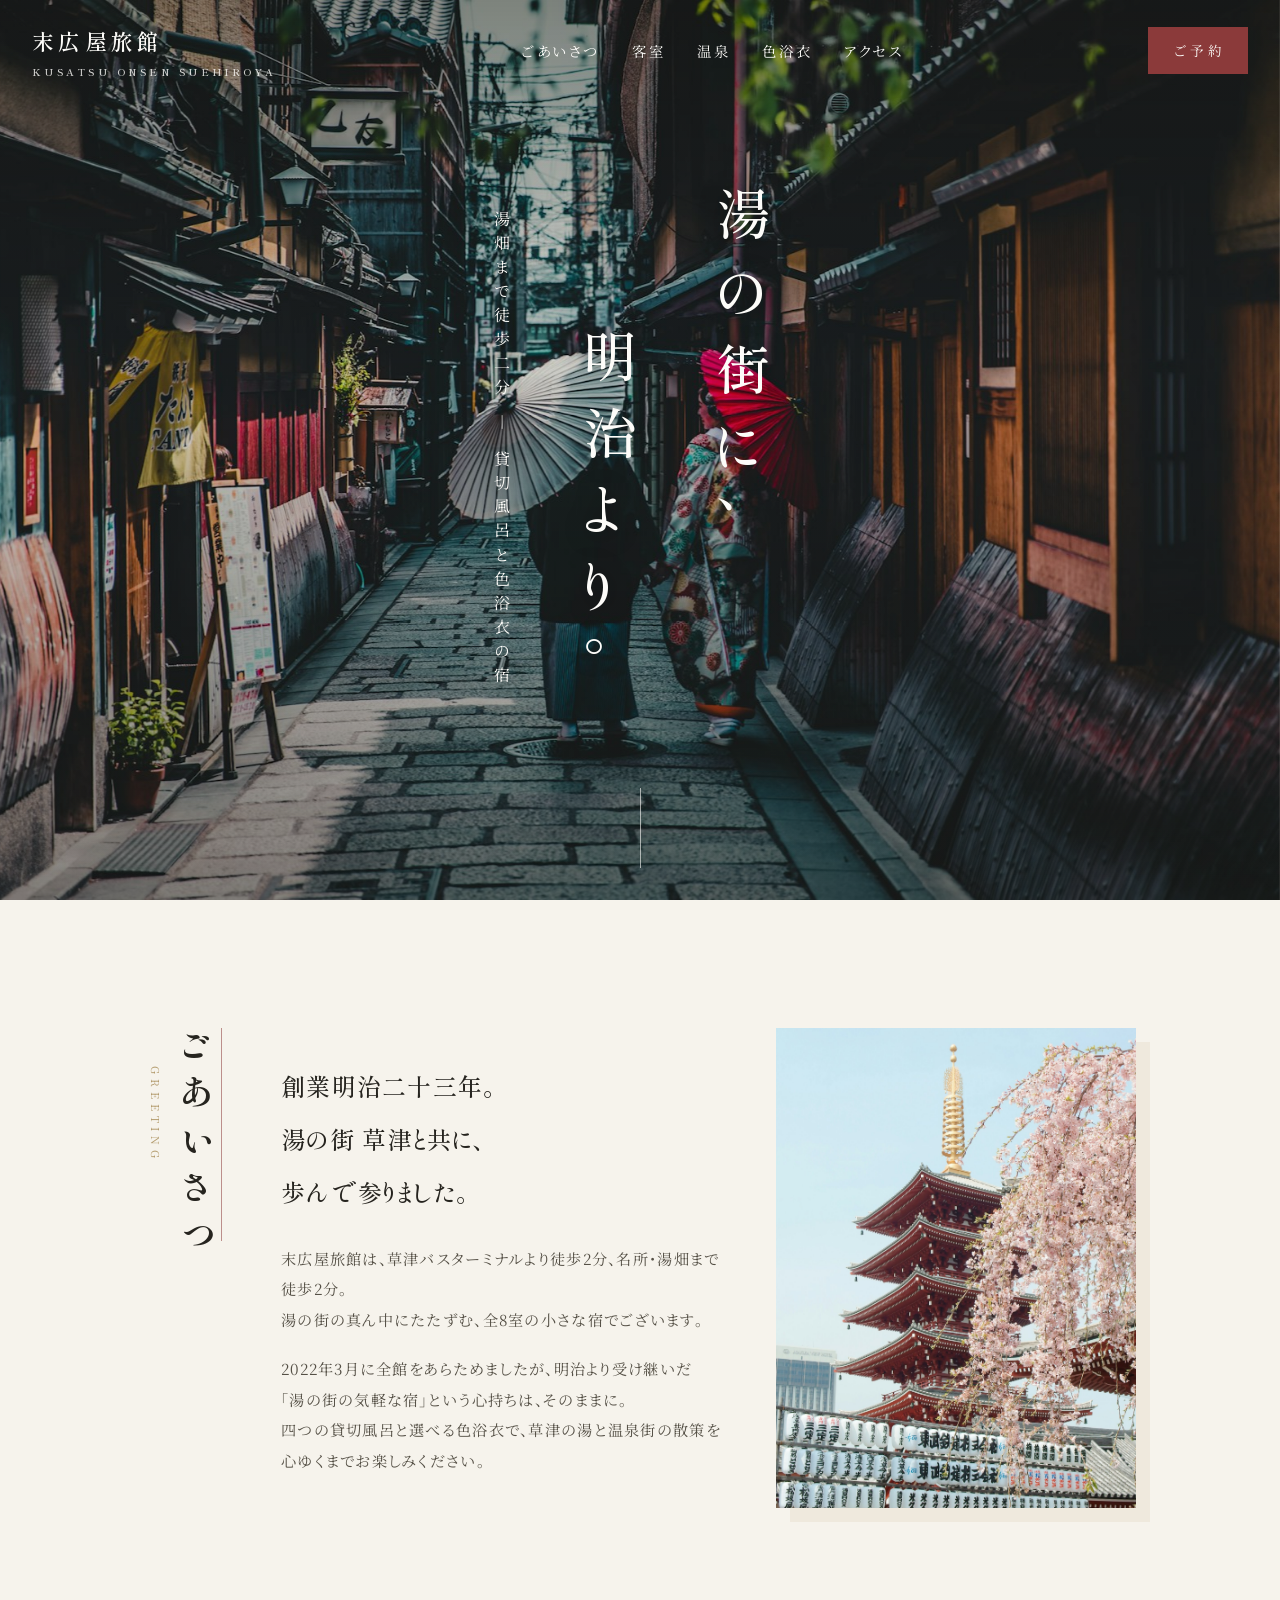
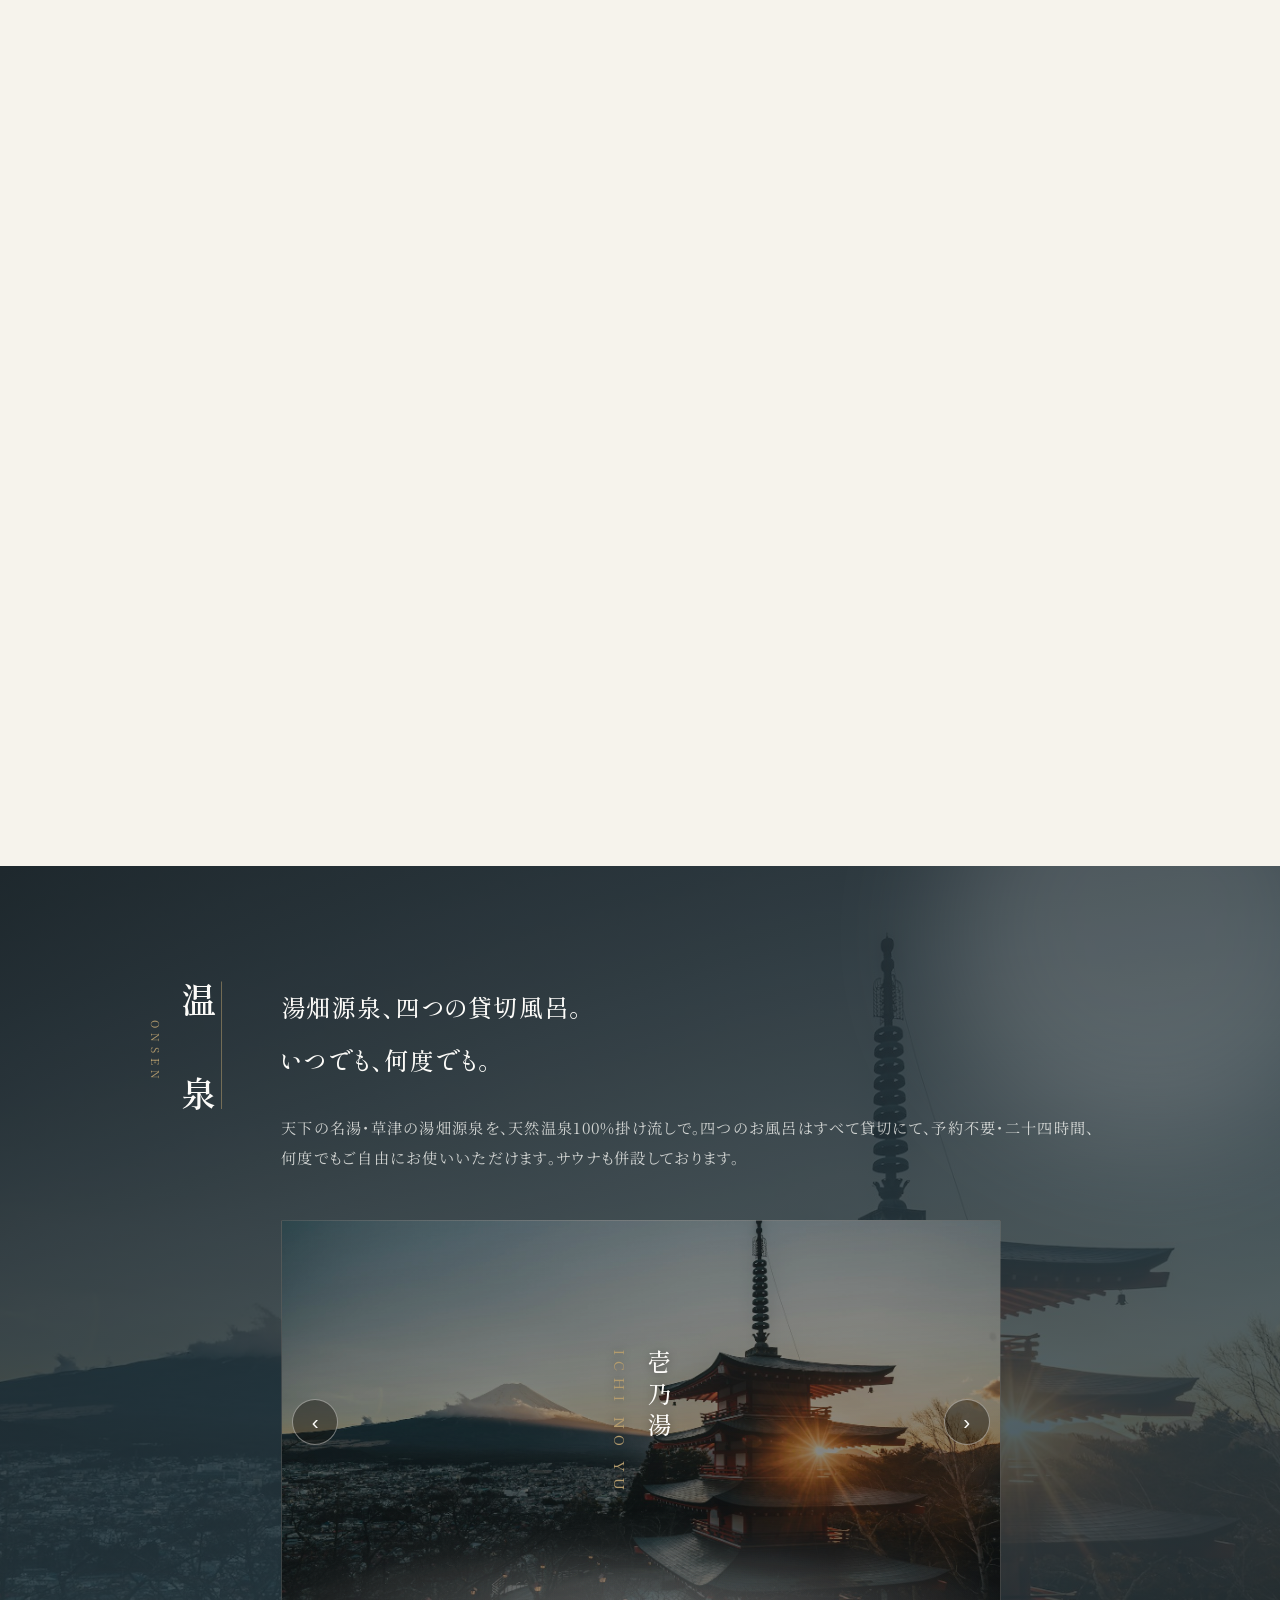
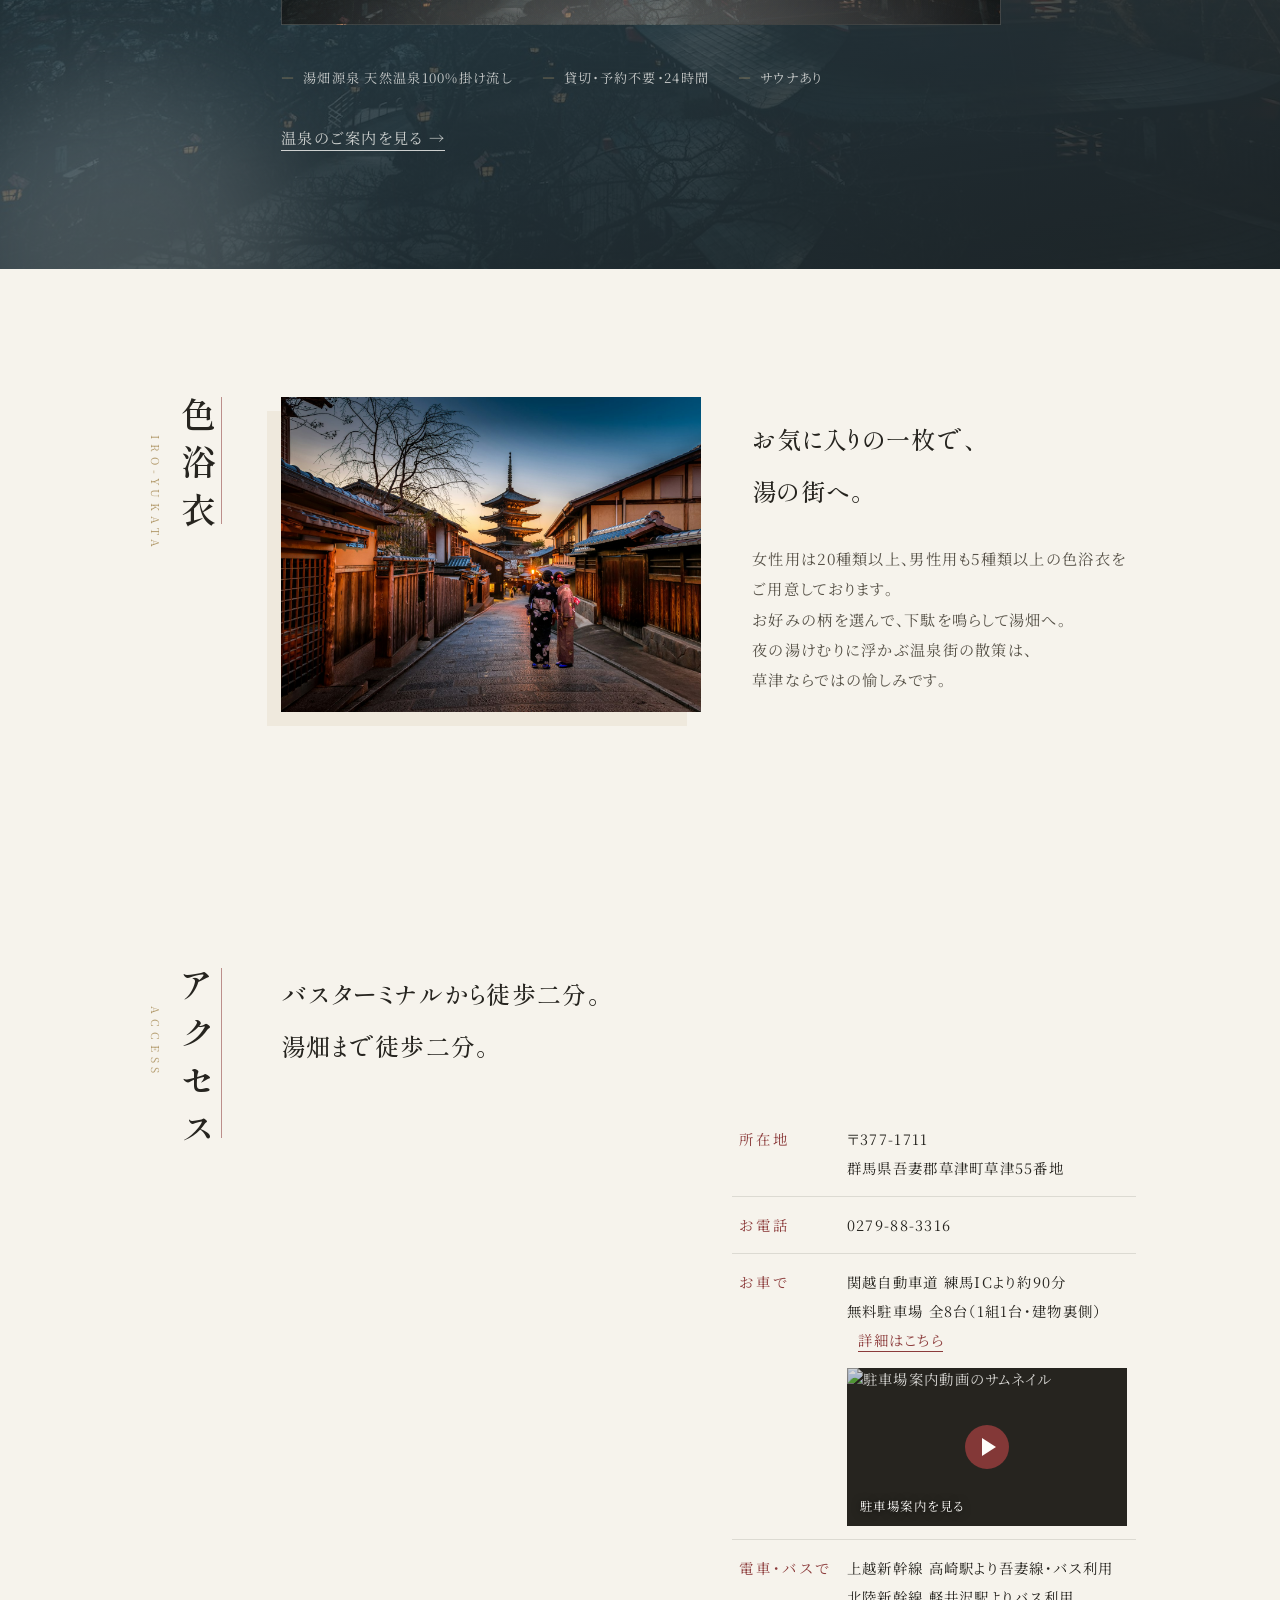
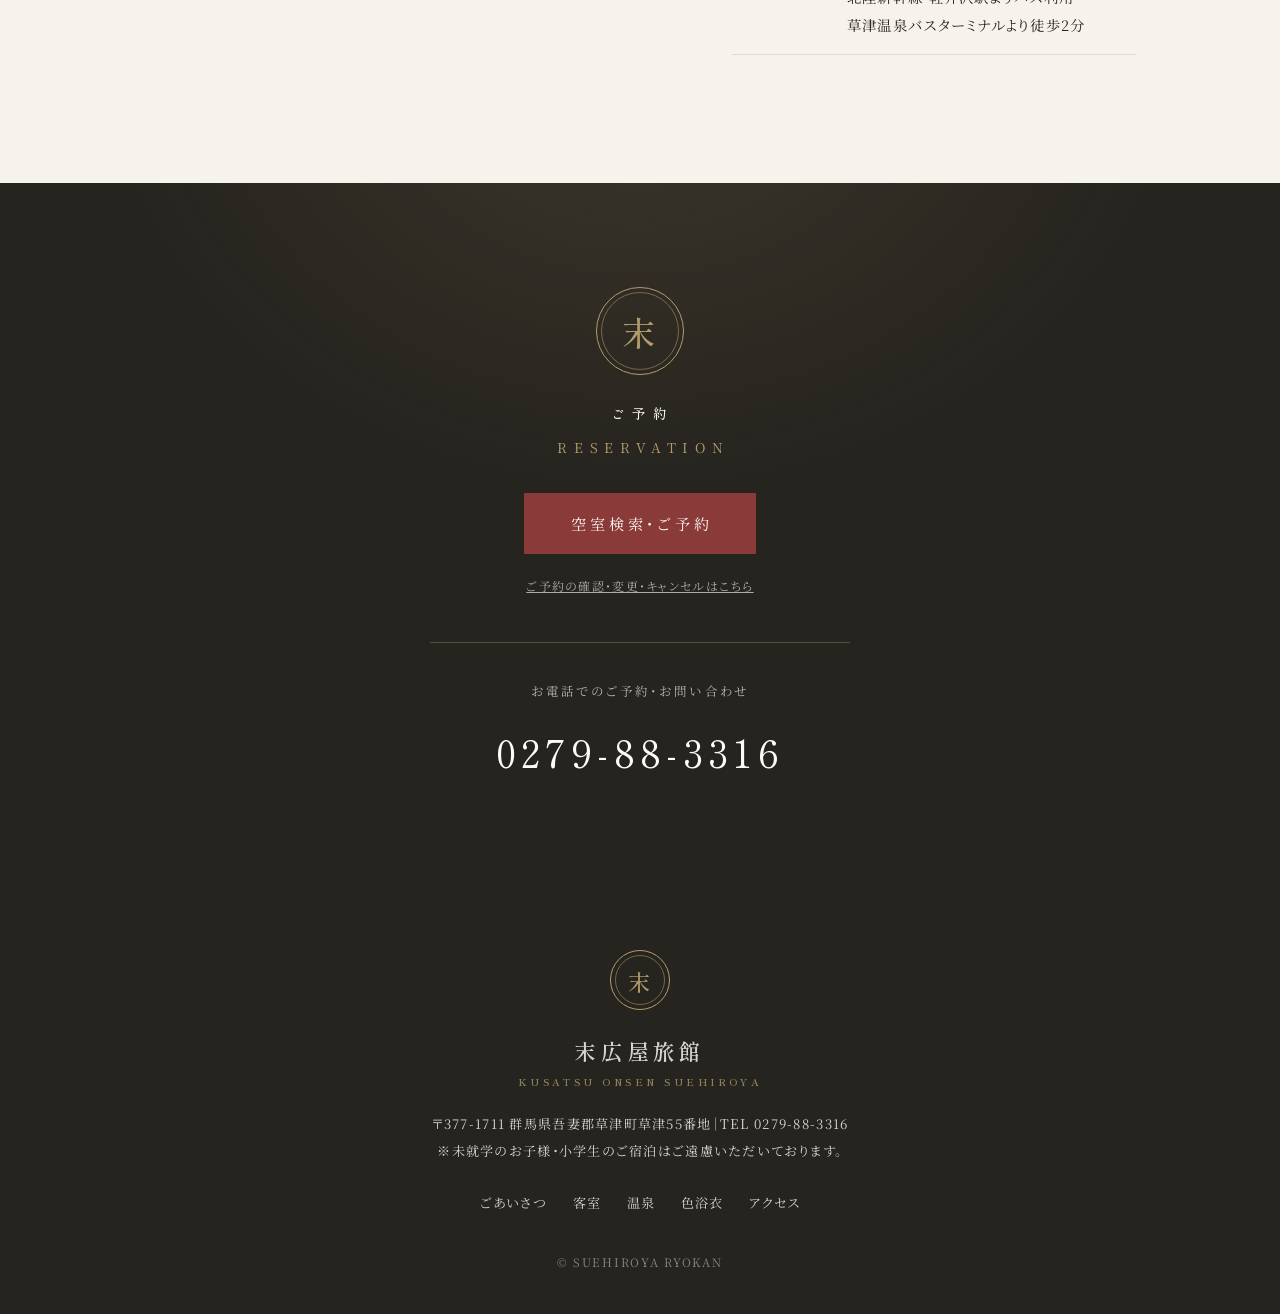
==== commit 951806d2: "CSSとJSのキャッシュを更新" ====
--- a/index.html
+++ b/index.html
@@ -8,7 +8,7 @@
   <link rel="preconnect" href="https://fonts.googleapis.com">
   <link rel="preconnect" href="https://fonts.gstatic.com" crossorigin>
   <link href="https://fonts.googleapis.com/css2?family=Shippori+Mincho:wght@500;600&family=Noto+Serif+JP:wght@400;500&display=swap" rel="stylesheet">
-  <link rel="stylesheet" href="css/style.css">
+  <link rel="stylesheet" href="css/style.css?v=20260707-onsen-slide">
 </head>
 <body>
 
@@ -230,6 +230,6 @@
     <p class="copyright">&copy; SUEHIROYA RYOKAN</p>
   </footer>
 
-  <script src="js/main.js"></script>
+  <script src="js/main.js?v=20260707-onsen-slide"></script>
 </body>
 </html>
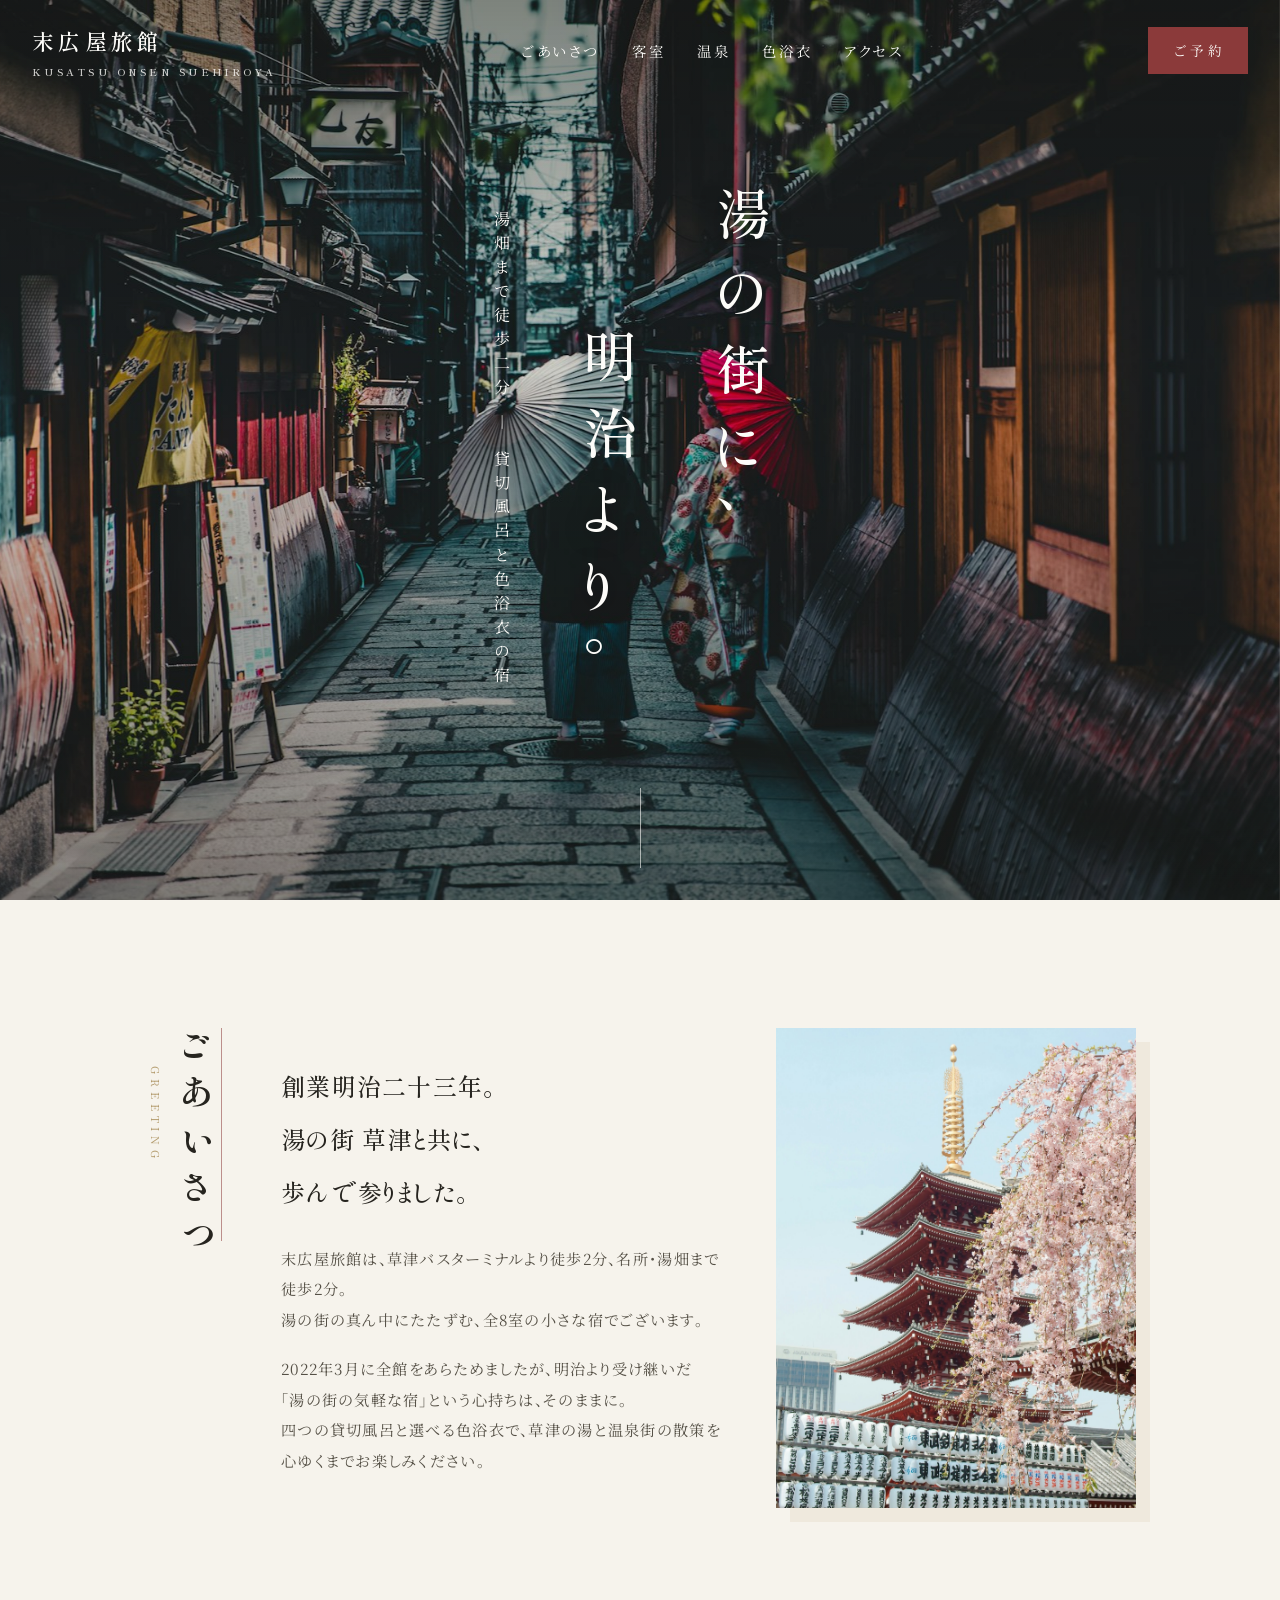
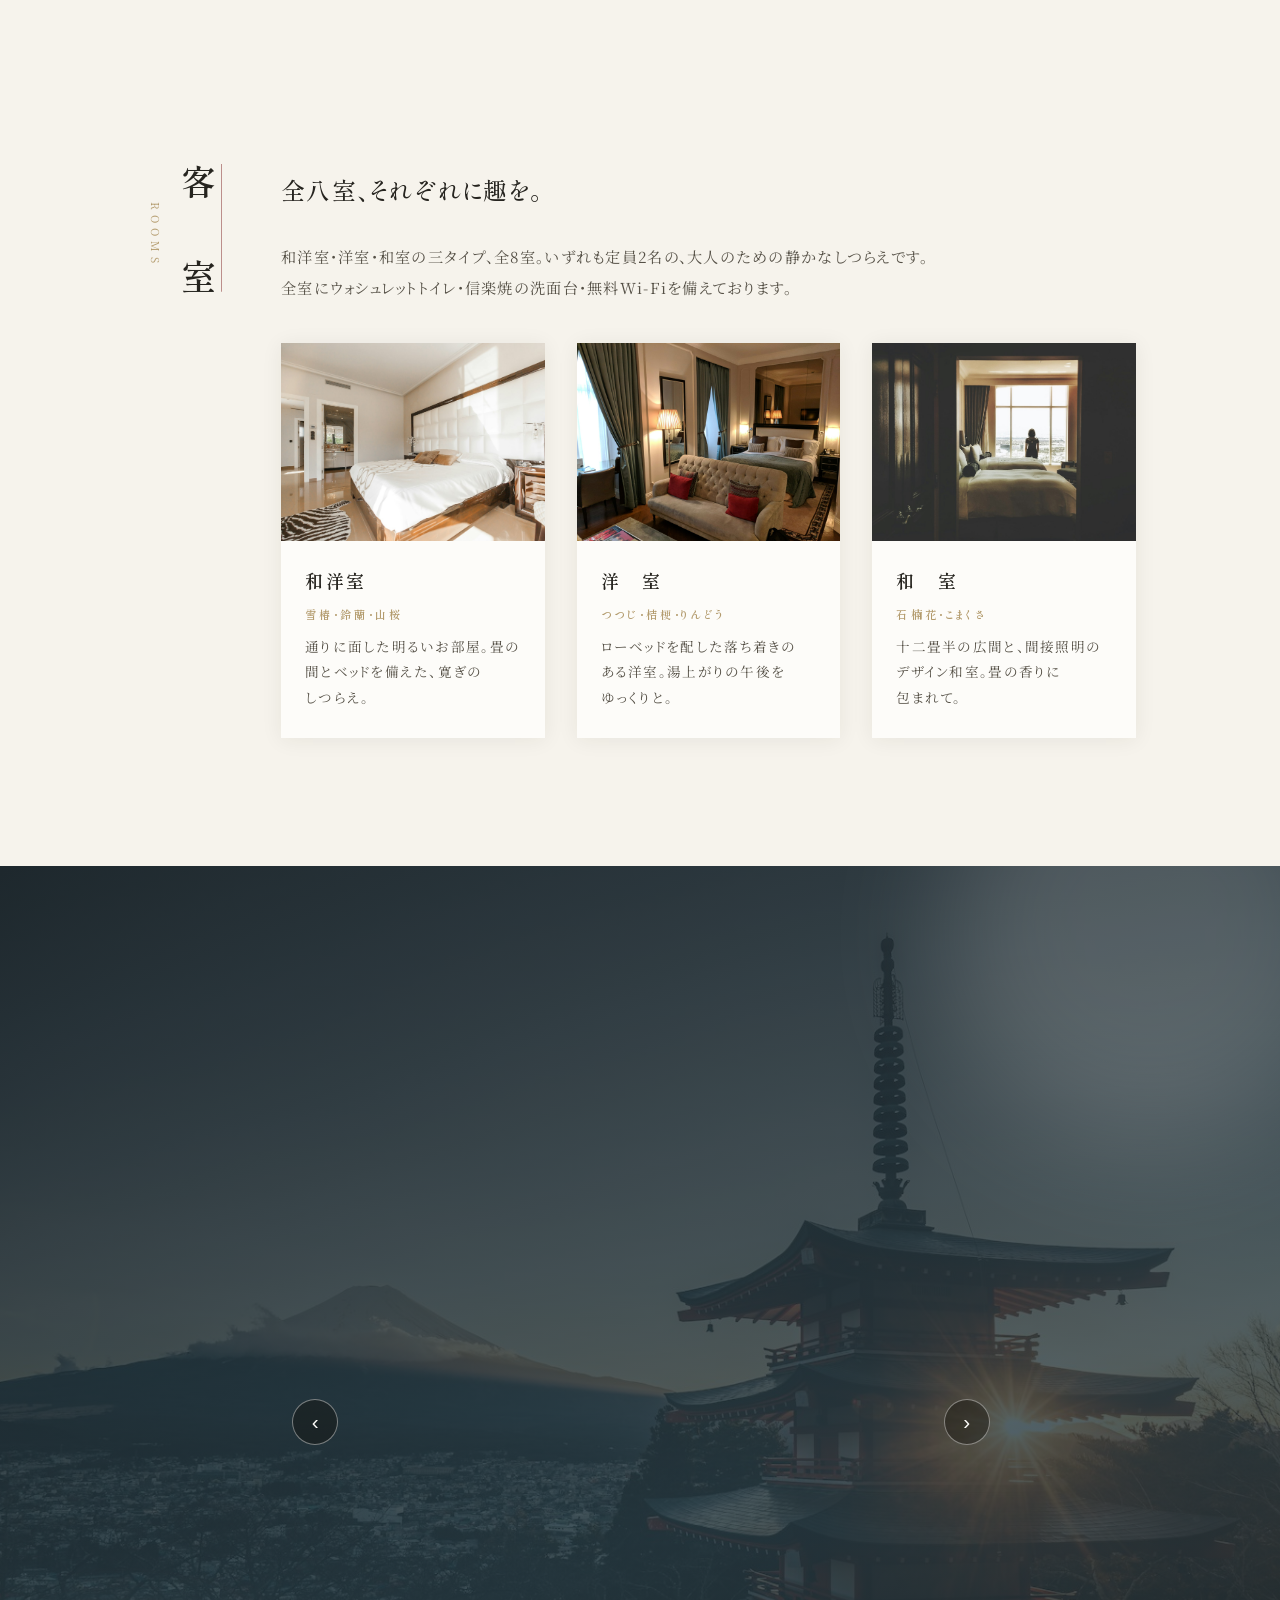
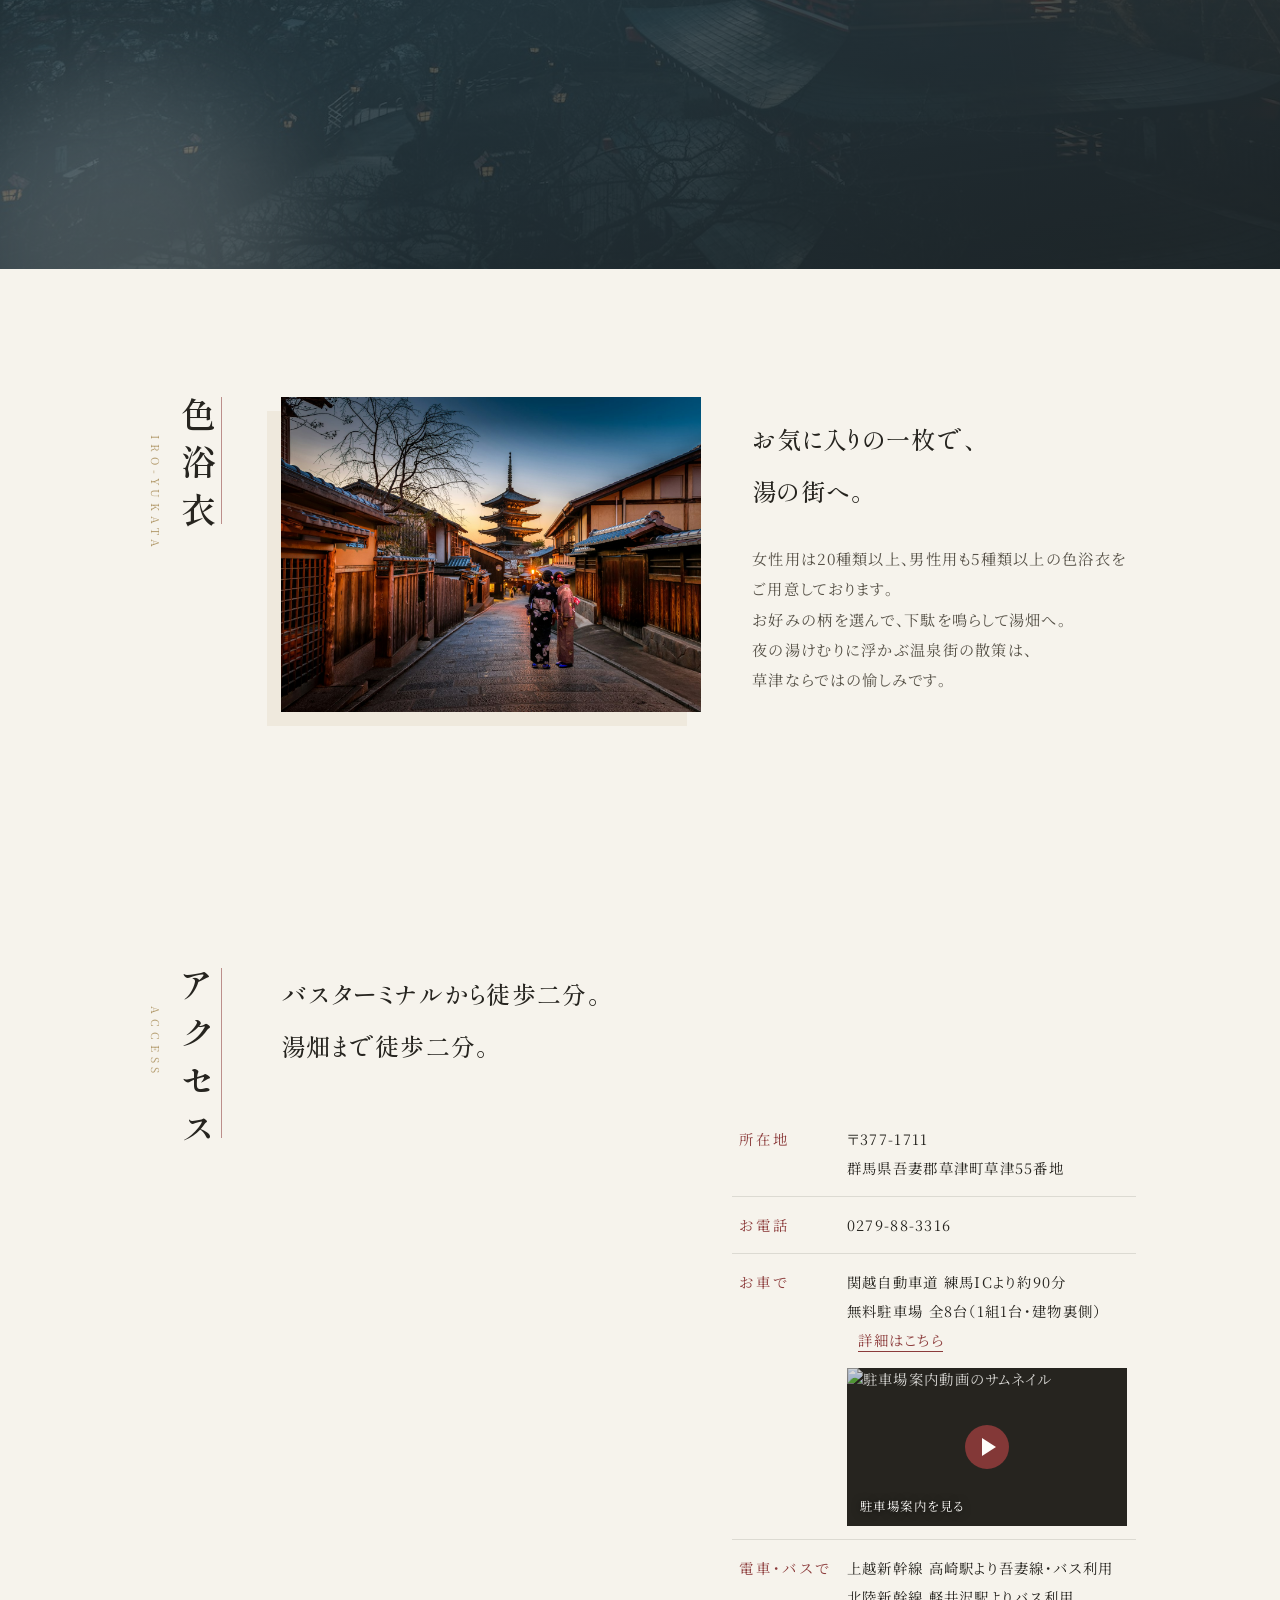
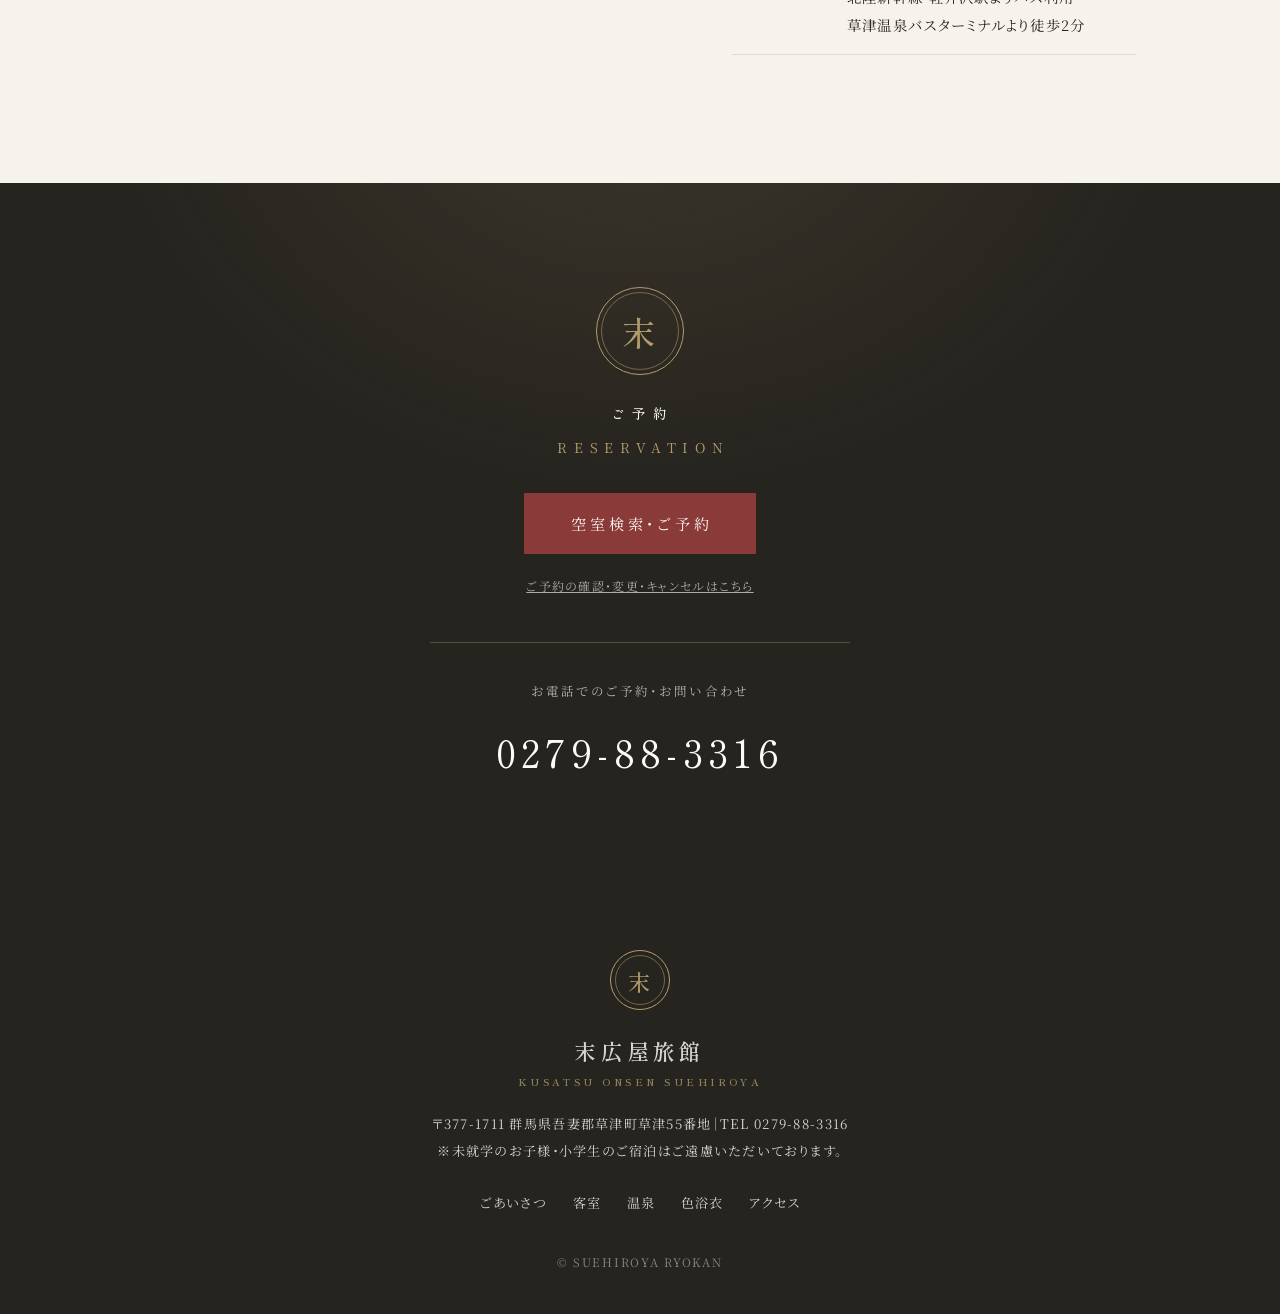
==== commit c4255210: "ごあいさつ本文の表示タイミングを揃える" ====
--- a/index.html
+++ b/index.html
@@ -56,7 +56,7 @@
           <div>
             <p class="lead reveal">創業明治二十三年。<br>湯の街 草津と共に、<br>歩んで参りました。</p>
             <p class="text reveal d1">末広屋旅館は、草津バスターミナルより徒歩2分、名所・湯畑まで徒歩2分。<br>湯の街の真ん中にたたずむ、全8室の小さな宿でございます。</p>
-            <p class="text reveal d2">2022年3月に全館をあらためましたが、明治より受け継いだ「湯の街の気軽な宿」という心持ちは、そのままに。<br>四つの貸切風呂と選べる色浴衣で、草津の湯と温泉街の散策を心ゆくまでお楽しみください。</p>
+            <p class="text reveal d1">2022年3月に全館をあらためましたが、明治より受け継いだ「湯の街の気軽な宿」という心持ちは、そのままに。<br>四つの貸切風呂と選べる色浴衣で、草津の湯と温泉街の散策を心ゆくまでお楽しみください。</p>
           </div>
           <figure class="greeting-photo reveal d2">
             <img src="images/greeting.jpg" alt="和の風情ある街並み（仮画像）">
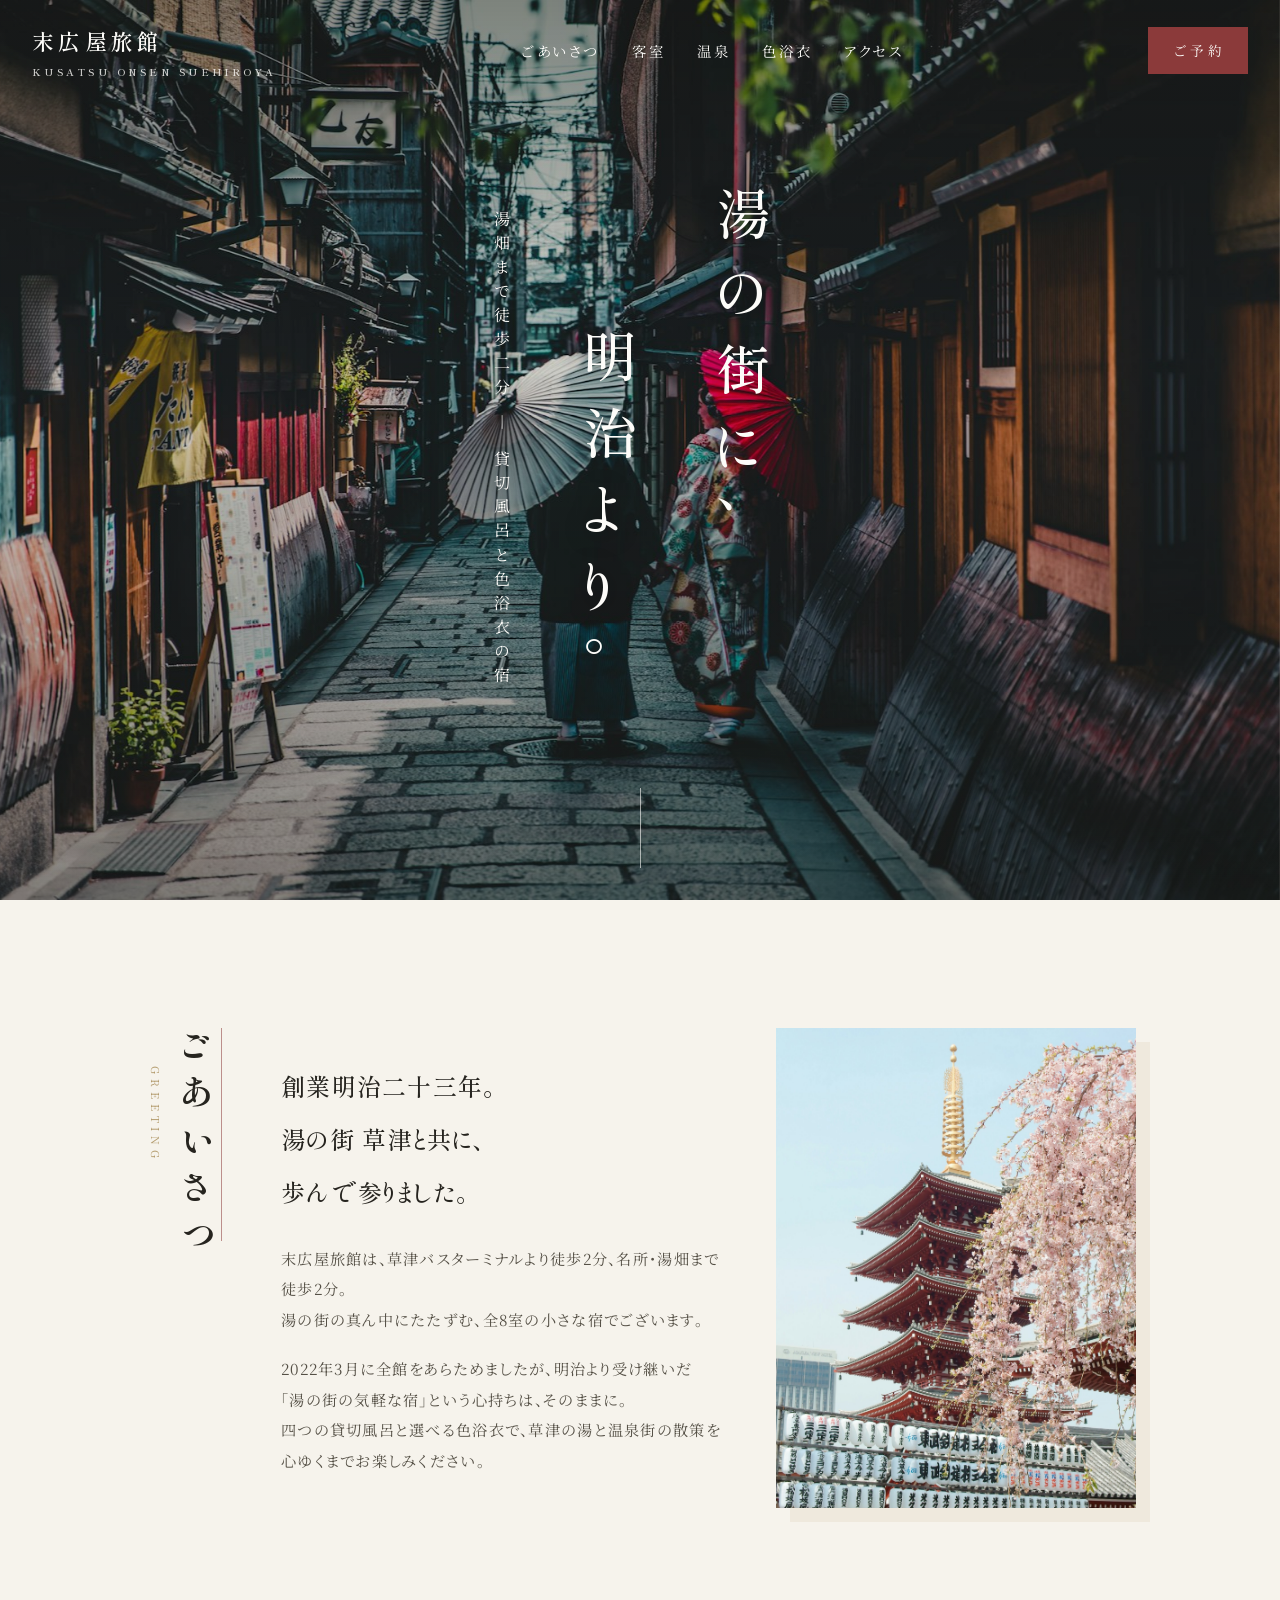
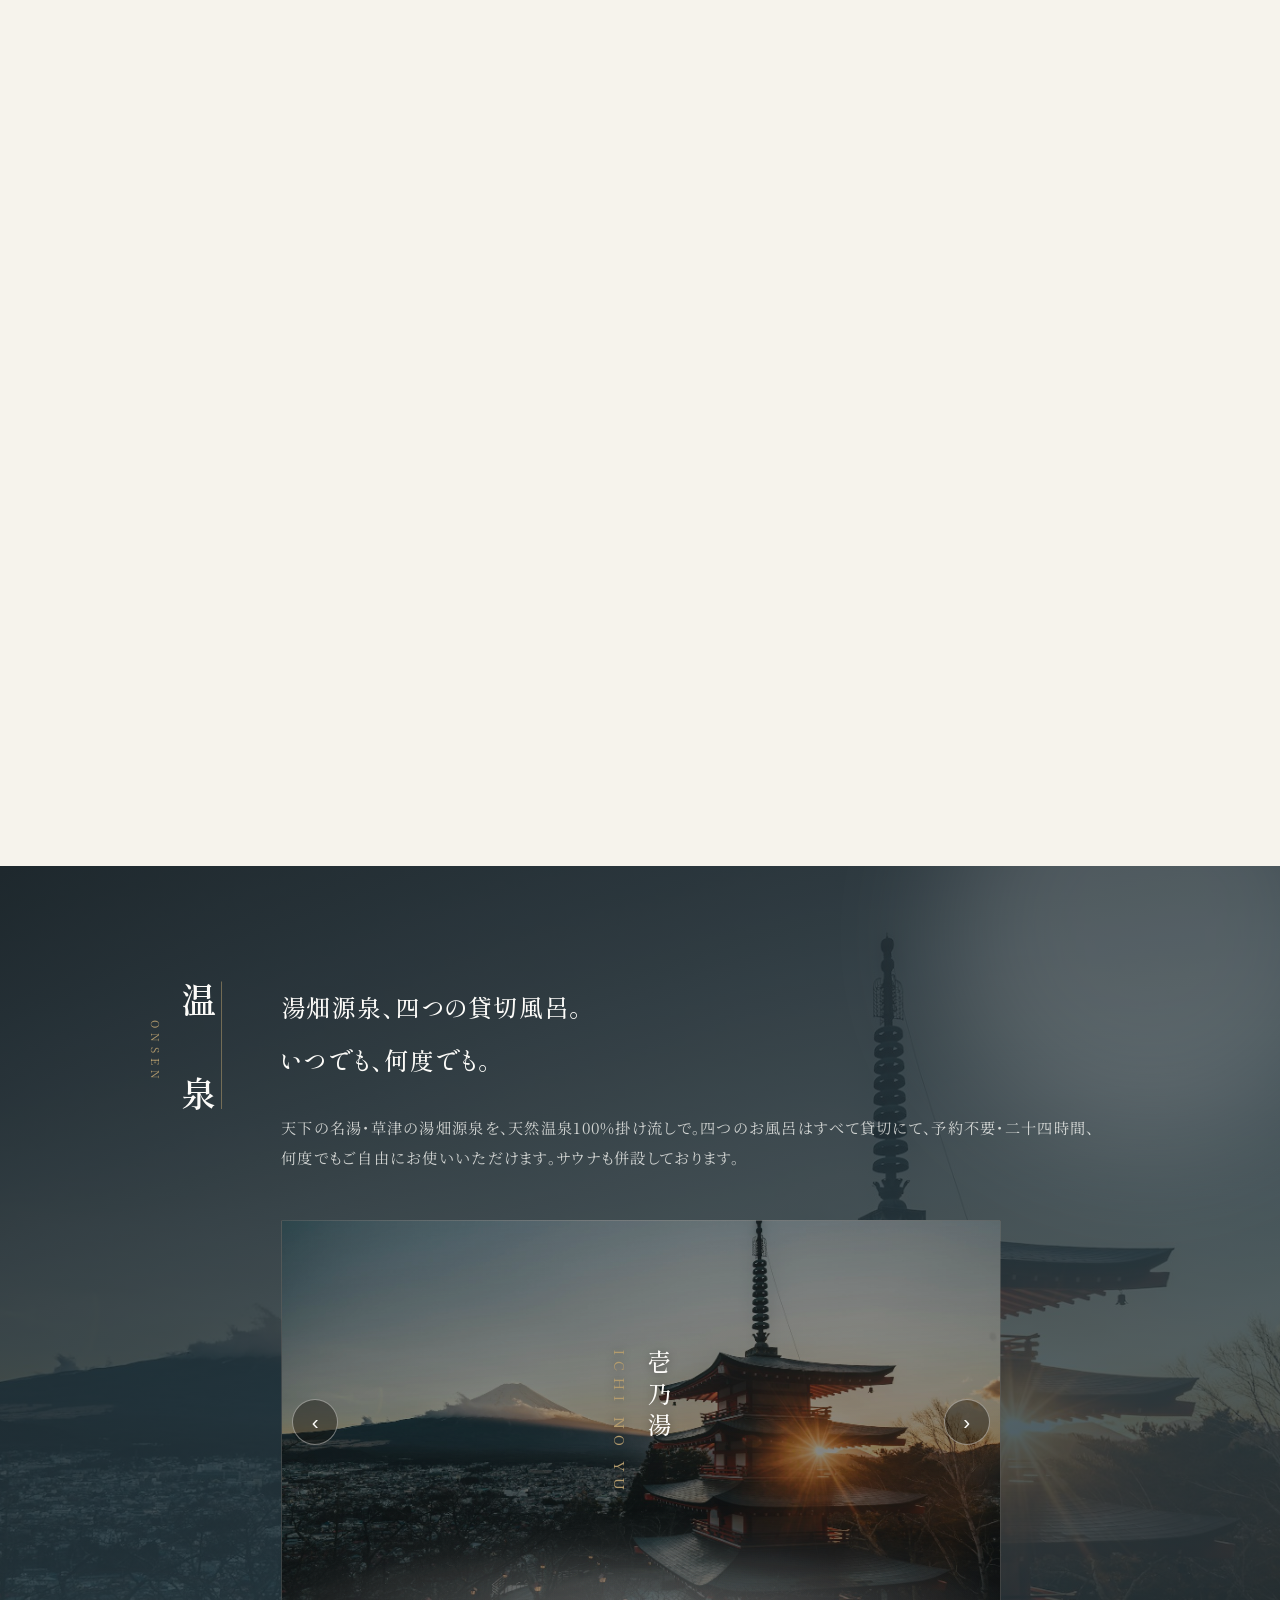
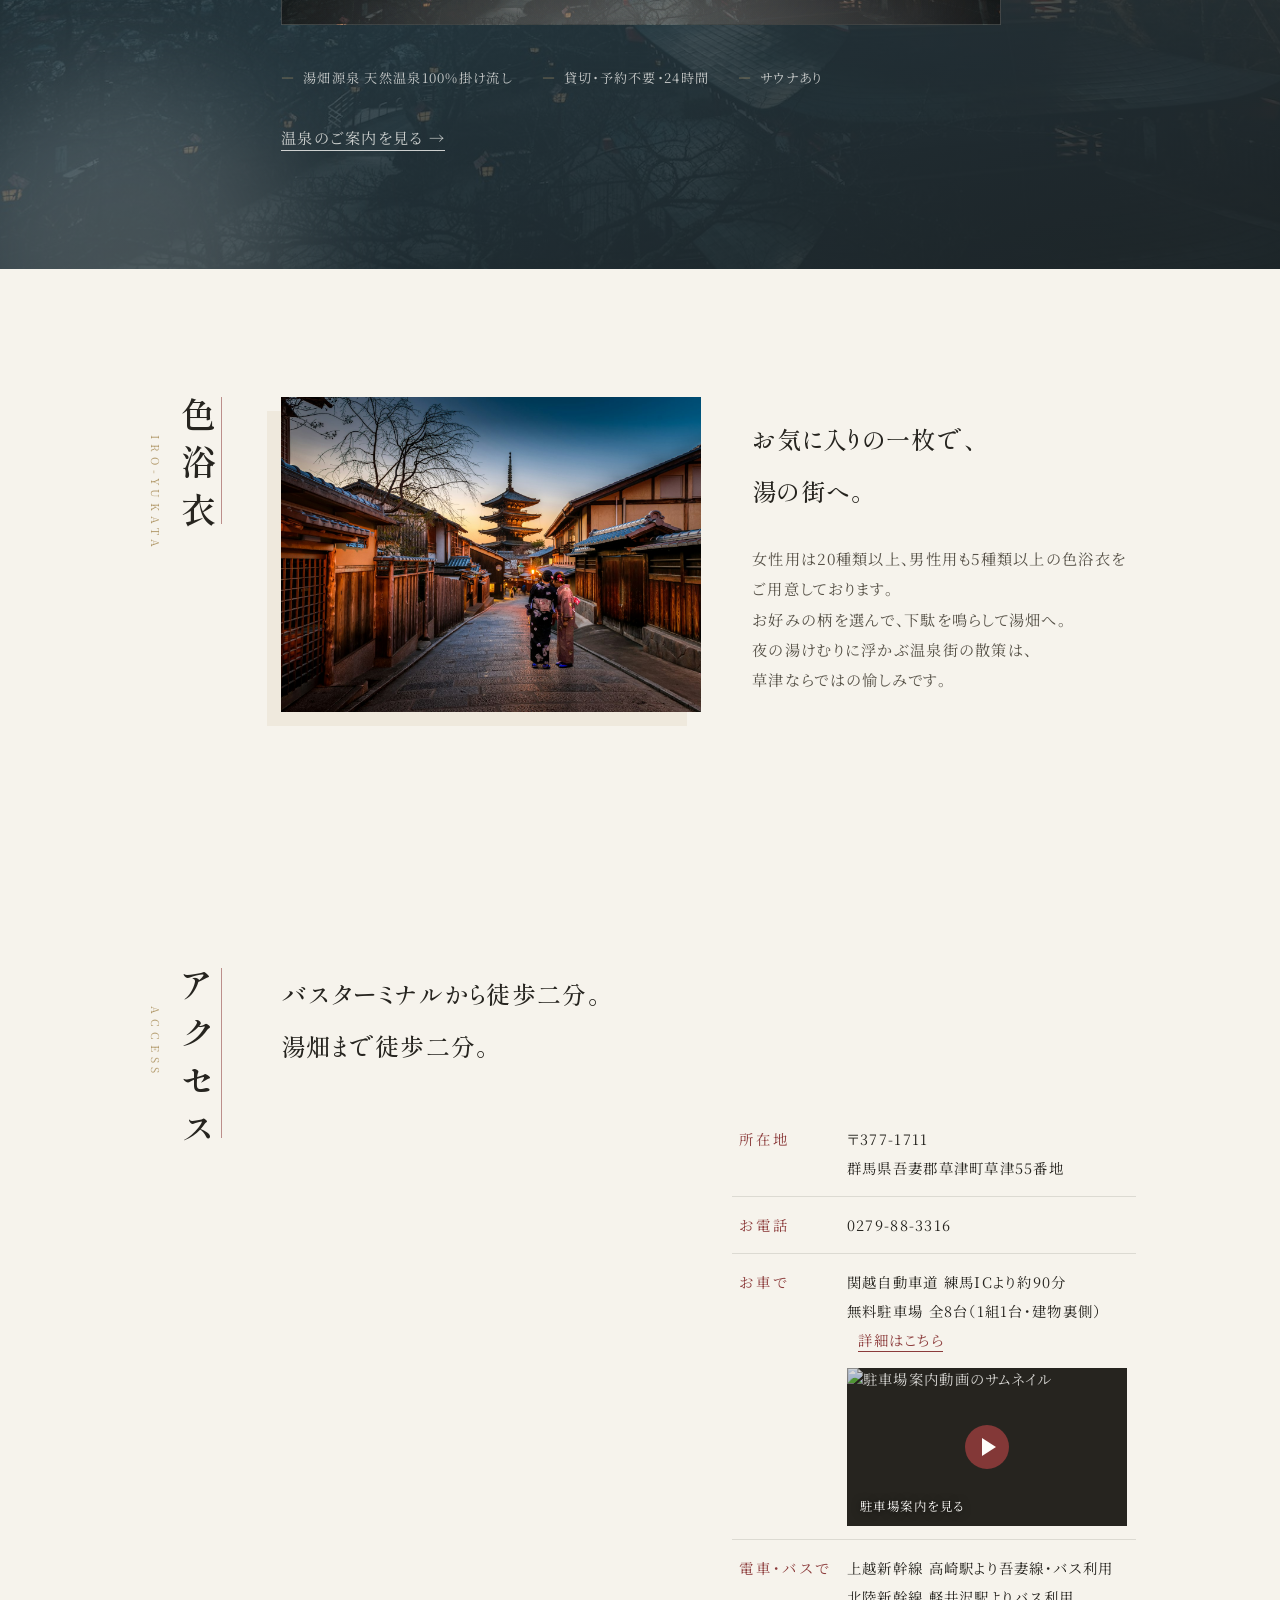
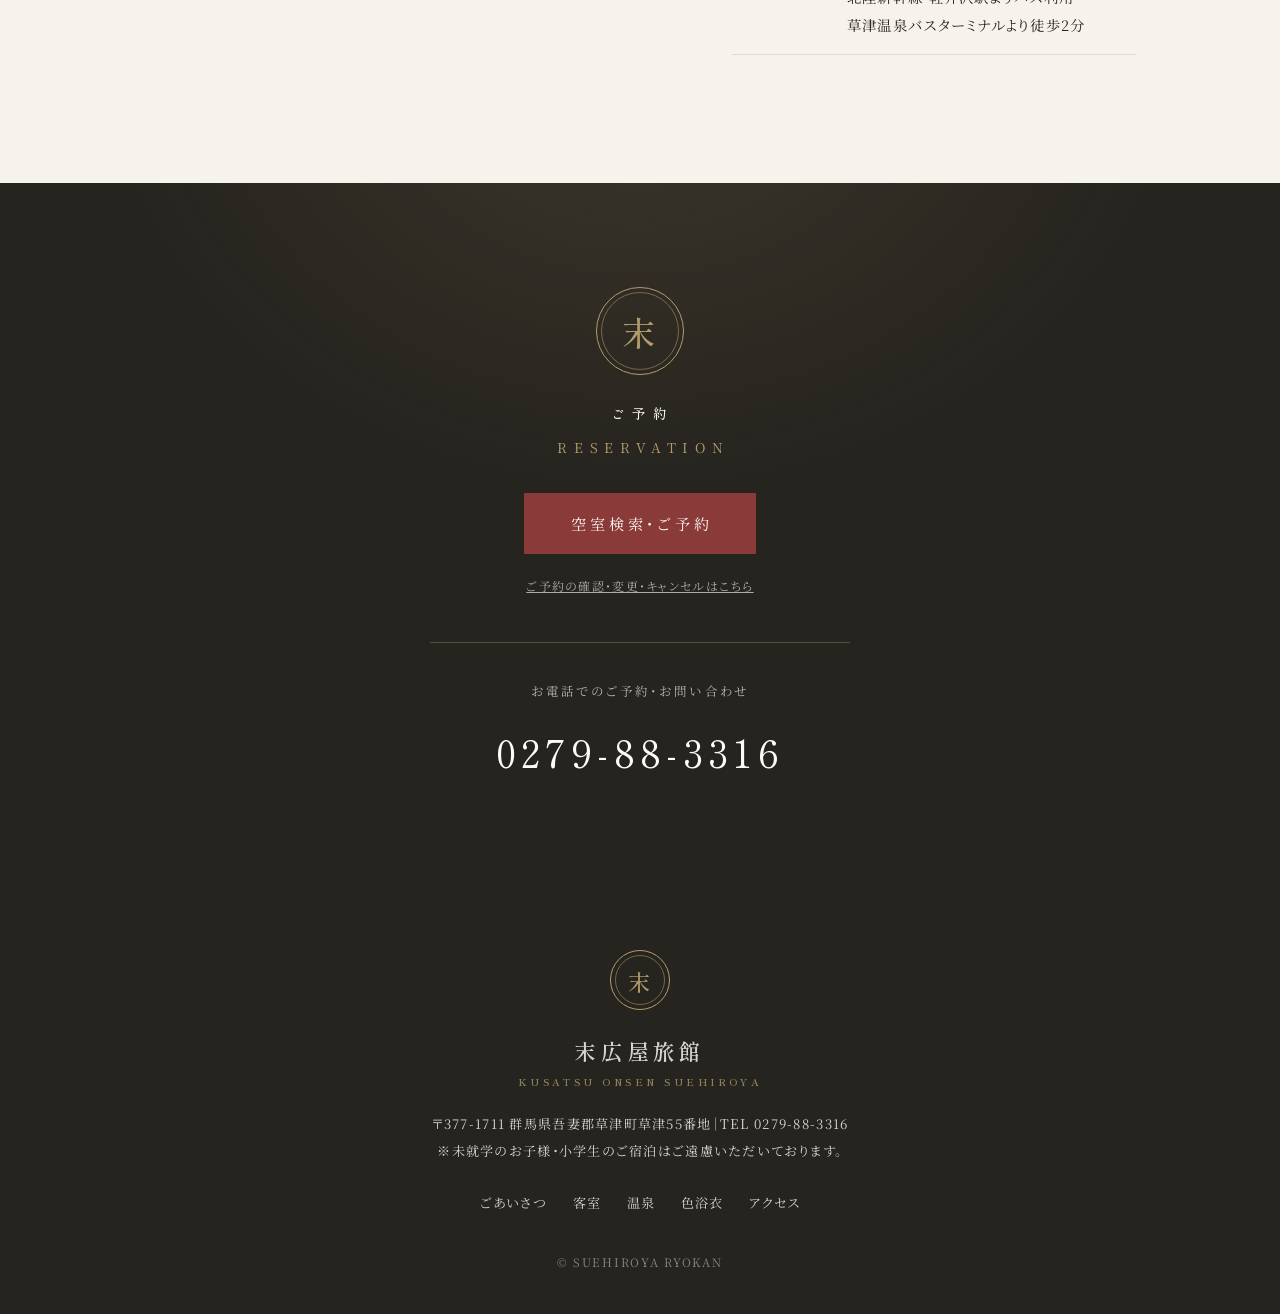
==== commit d4a9855c: "ごあいさつ本文を同時表示にする" ====
--- a/index.html
+++ b/index.html
@@ -55,8 +55,10 @@
         <div class="greeting-grid">
           <div>
             <p class="lead reveal">創業明治二十三年。<br>湯の街 草津と共に、<br>歩んで参りました。</p>
-            <p class="text reveal d1">末広屋旅館は、草津バスターミナルより徒歩2分、名所・湯畑まで徒歩2分。<br>湯の街の真ん中にたたずむ、全8室の小さな宿でございます。</p>
-            <p class="text reveal d1">2022年3月に全館をあらためましたが、明治より受け継いだ「湯の街の気軽な宿」という心持ちは、そのままに。<br>四つの貸切風呂と選べる色浴衣で、草津の湯と温泉街の散策を心ゆくまでお楽しみください。</p>
+            <div class="reveal d1">
+              <p class="text">末広屋旅館は、草津バスターミナルより徒歩2分、名所・湯畑まで徒歩2分。<br>湯の街の真ん中にたたずむ、全8室の小さな宿でございます。</p>
+              <p class="text">2022年3月に全館をあらためましたが、明治より受け継いだ「湯の街の気軽な宿」という心持ちは、そのままに。<br>四つの貸切風呂と選べる色浴衣で、草津の湯と温泉街の散策を心ゆくまでお楽しみください。</p>
+            </div>
           </div>
           <figure class="greeting-photo reveal d2">
             <img src="images/greeting.jpg" alt="和の風情ある街並み（仮画像）">
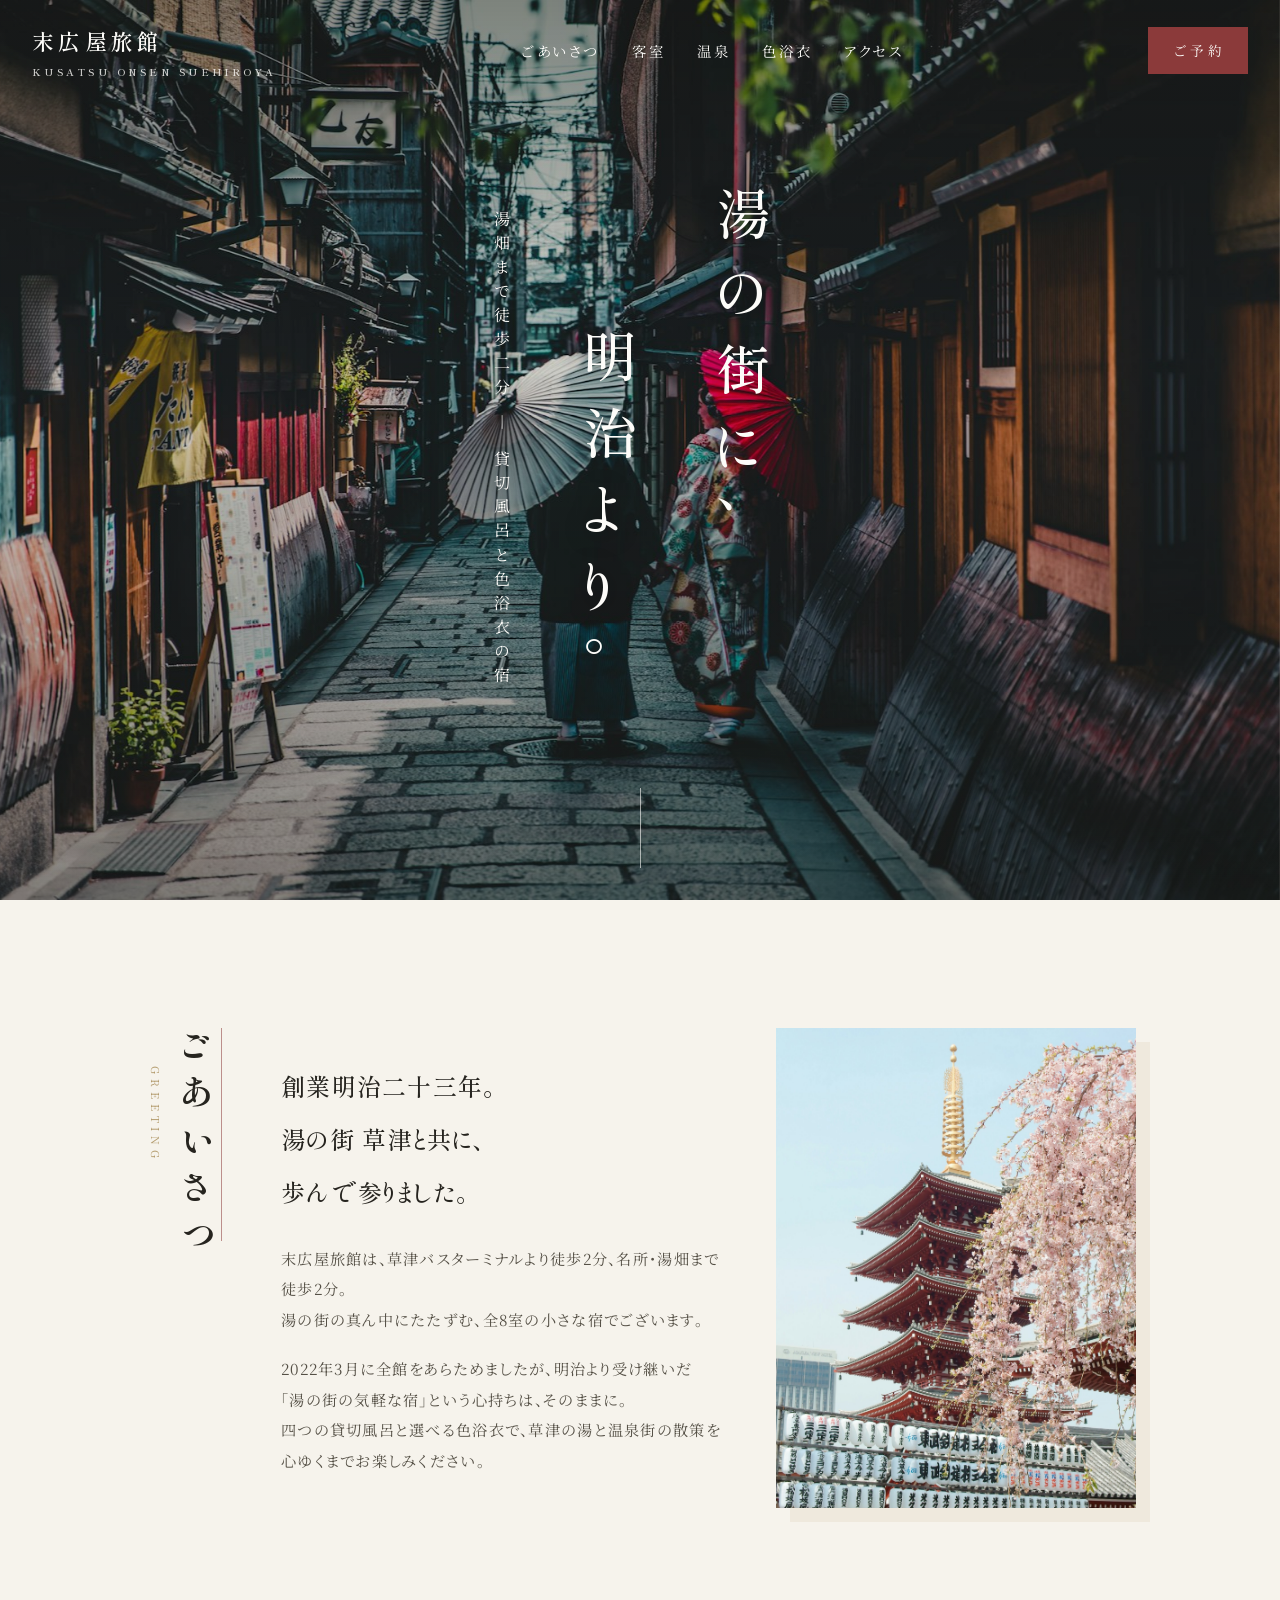
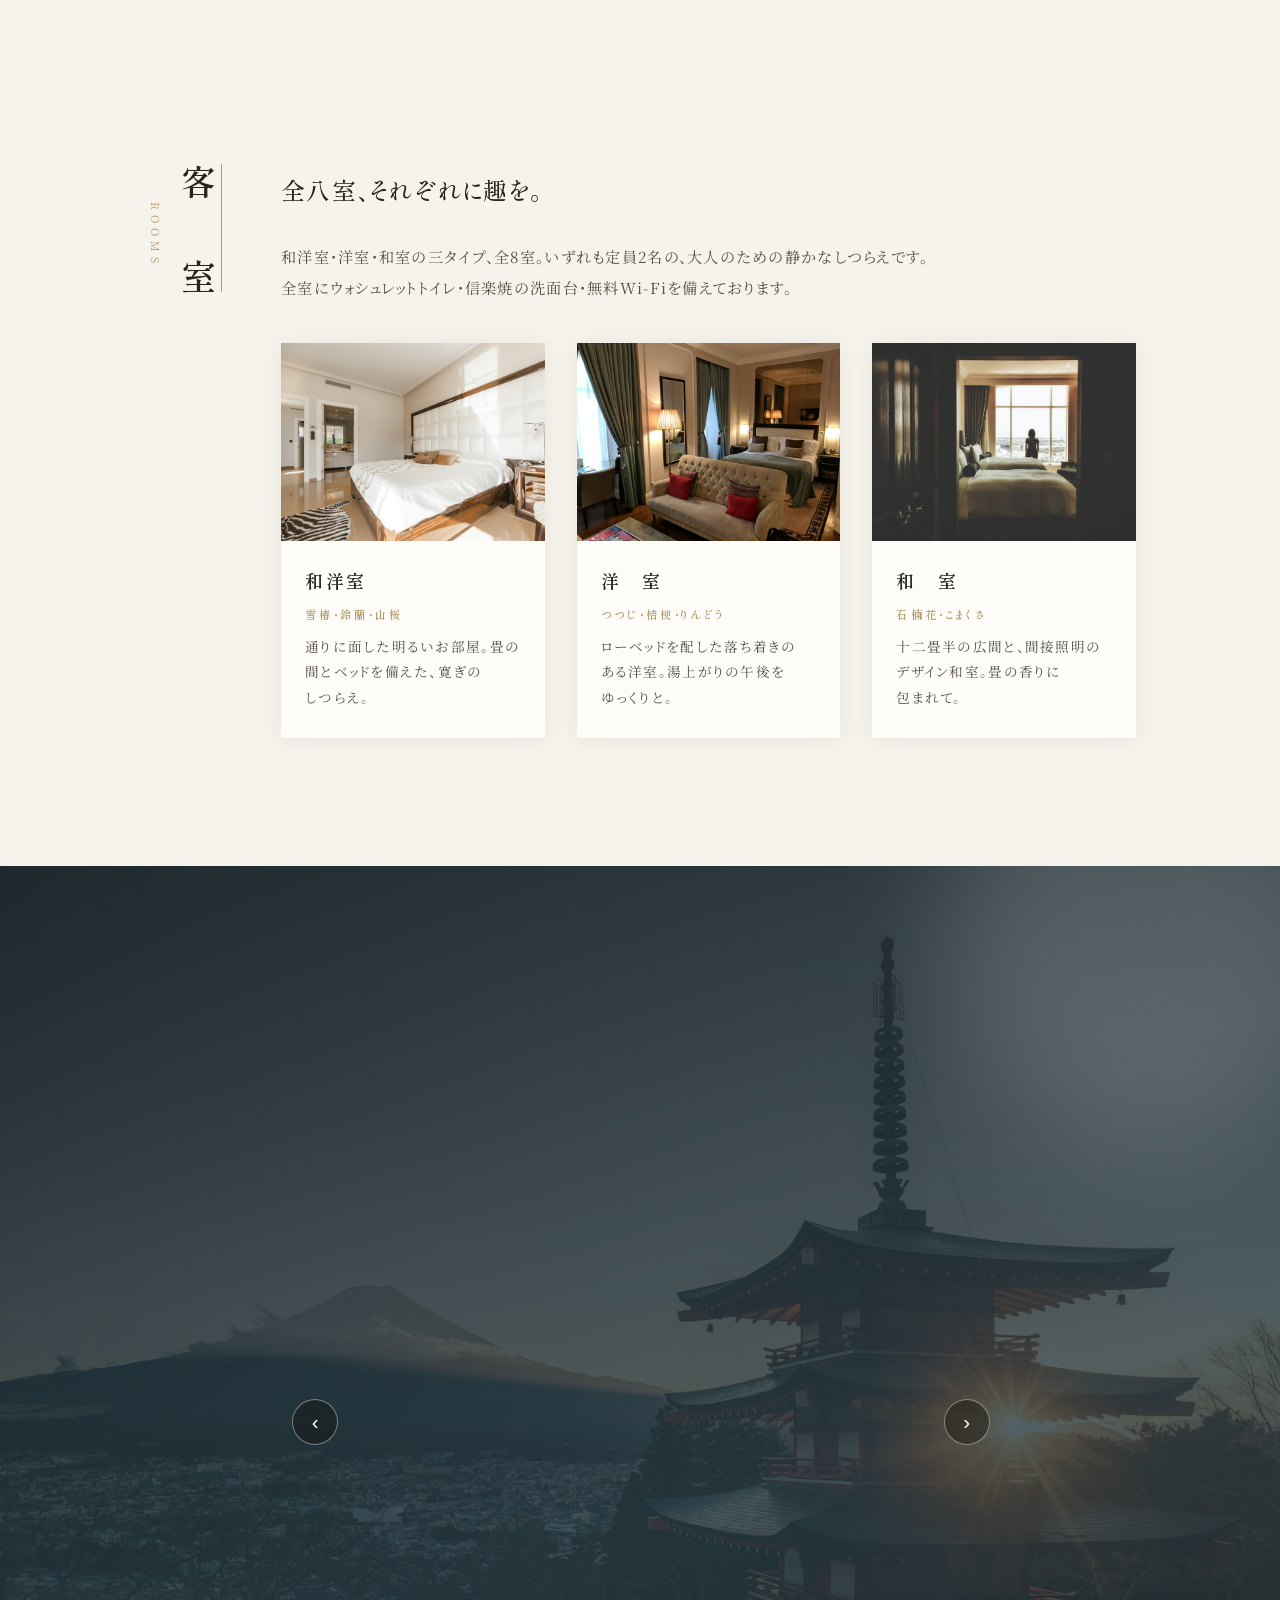
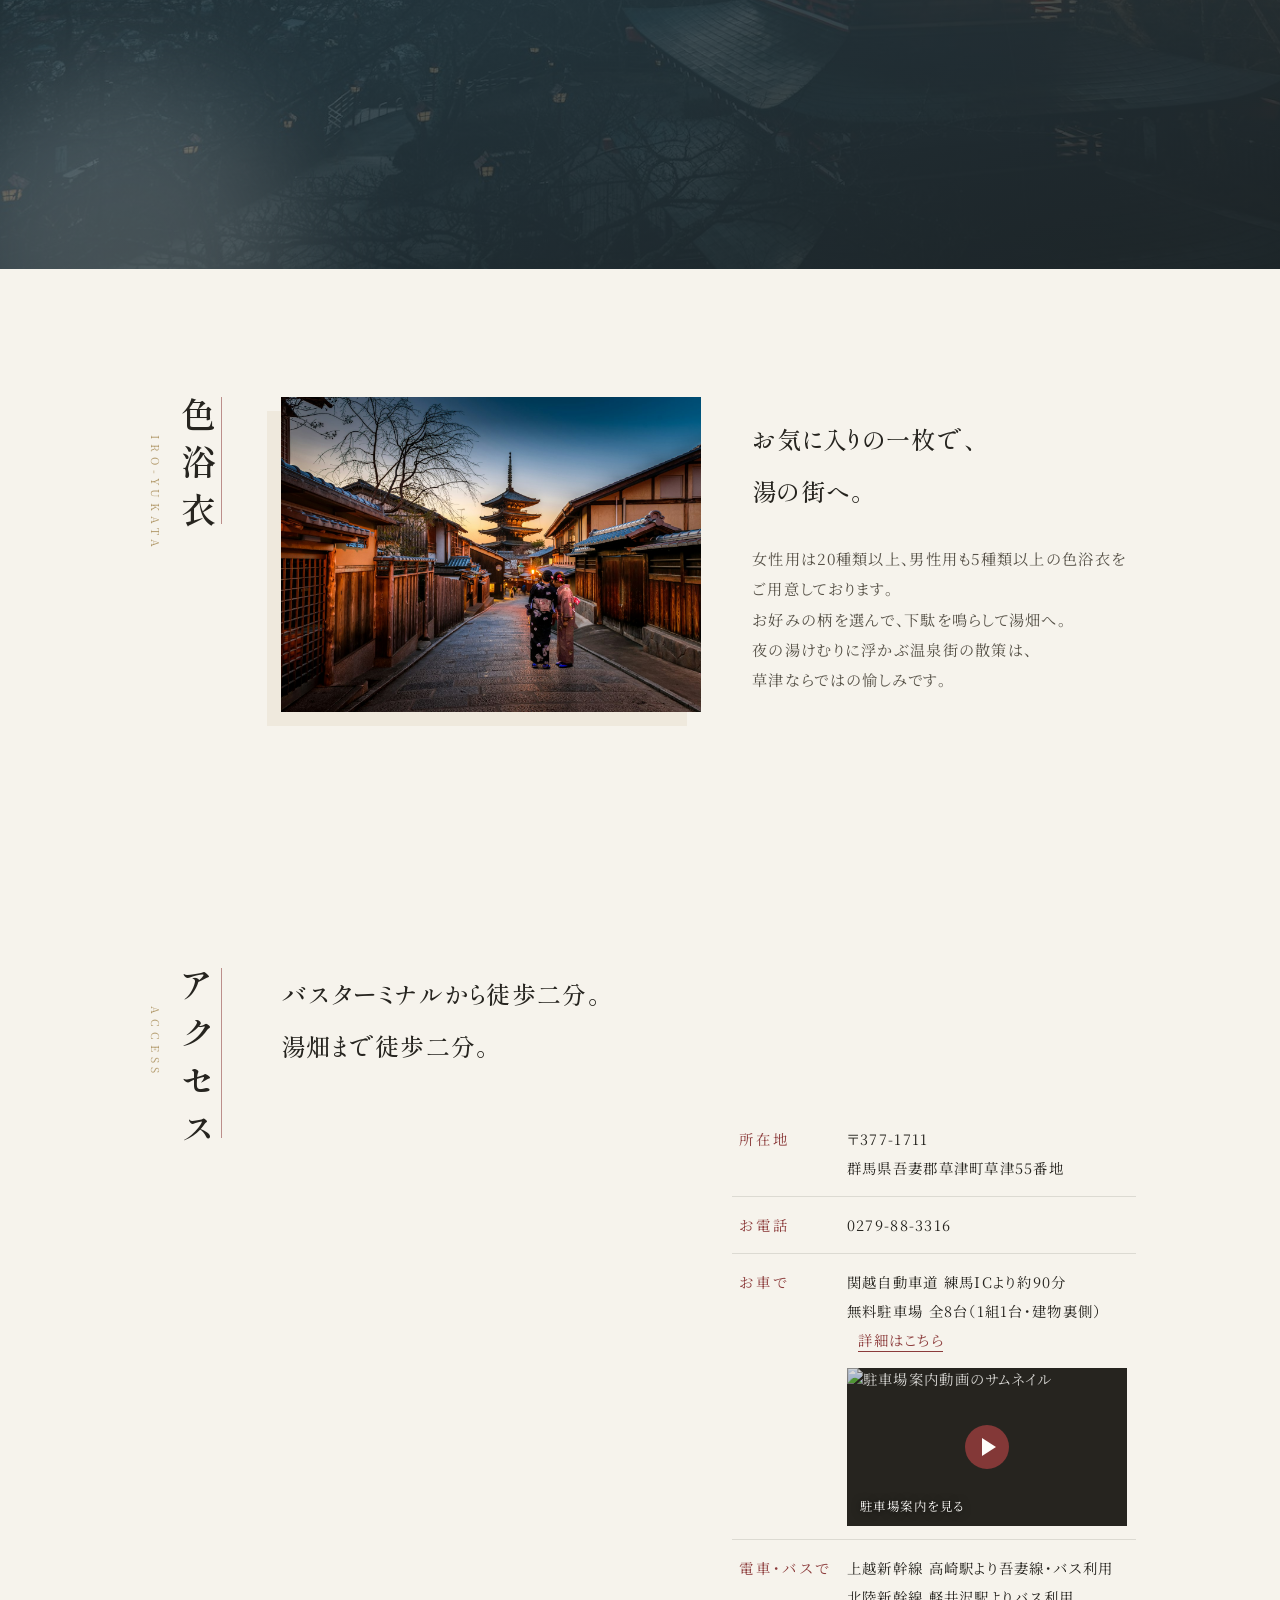
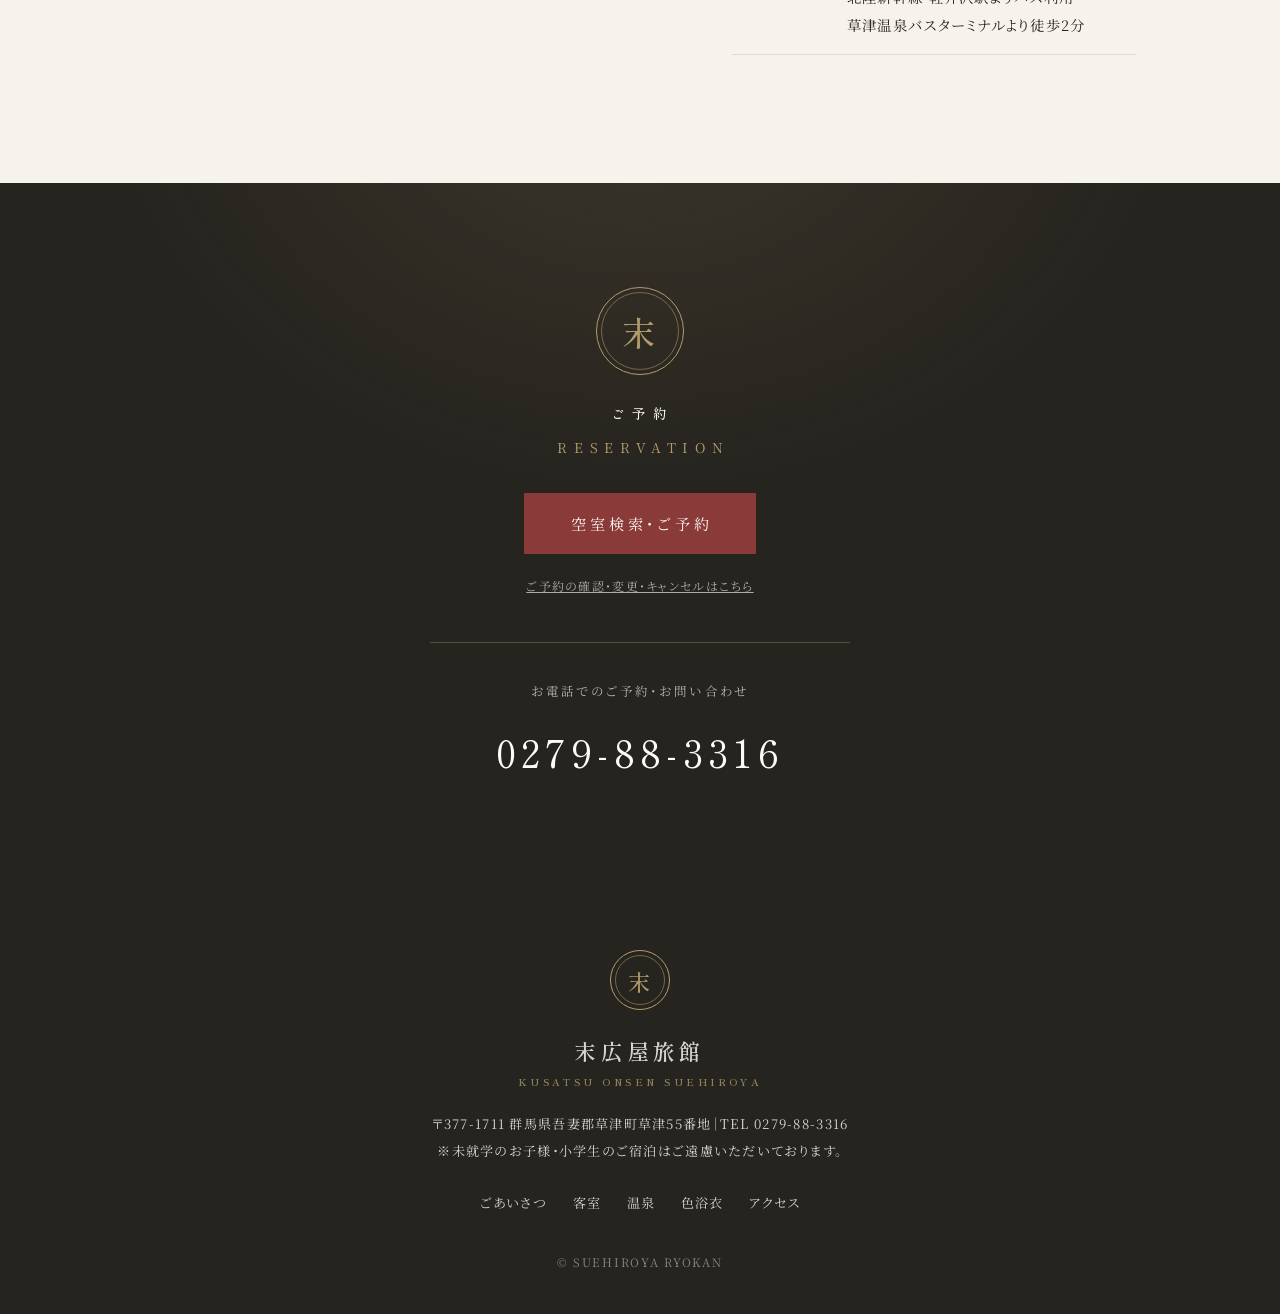
==== commit a2523b73: "客室カードのフェードとホバーを調整" ====
--- a/index.html
+++ b/index.html
@@ -8,7 +8,7 @@
   <link rel="preconnect" href="https://fonts.googleapis.com">
   <link rel="preconnect" href="https://fonts.gstatic.com" crossorigin>
   <link href="https://fonts.googleapis.com/css2?family=Shippori+Mincho:wght@500;600&family=Noto+Serif+JP:wght@400;500&display=swap" rel="stylesheet">
-  <link rel="stylesheet" href="css/style.css?v=20260707-onsen-slide">
+  <link rel="stylesheet" href="css/style.css?v=20260707-room-card-motion">
 </head>
 <body>
 
@@ -232,6 +232,6 @@
     <p class="copyright">&copy; SUEHIROYA RYOKAN</p>
   </footer>
 
-  <script src="js/main.js?v=20260707-onsen-slide"></script>
+  <script src="js/main.js?v=20260707-room-card-motion"></script>
 </body>
 </html>
--- a/css/style.css
+++ b/css/style.css
@@ -446,6 +446,21 @@
 .room-card:hover {
   transform: translateY(-6px);
   box-shadow: 0 10px 32px rgba(38, 36, 31, 0.13);
+}
+
+.room-card.reveal {
+  transform: none;
+  transition: opacity 1.1s cubic-bezier(0.23, 1, 0.32, 1),
+              transform 0.5s ease,
+              box-shadow 0.5s ease;
+}
+
+.room-card.reveal.visible {
+  transform: none;
+}
+
+.room-card.reveal.visible:hover {
+  transform: translateY(-6px);
 }
 
 .room-card img {
